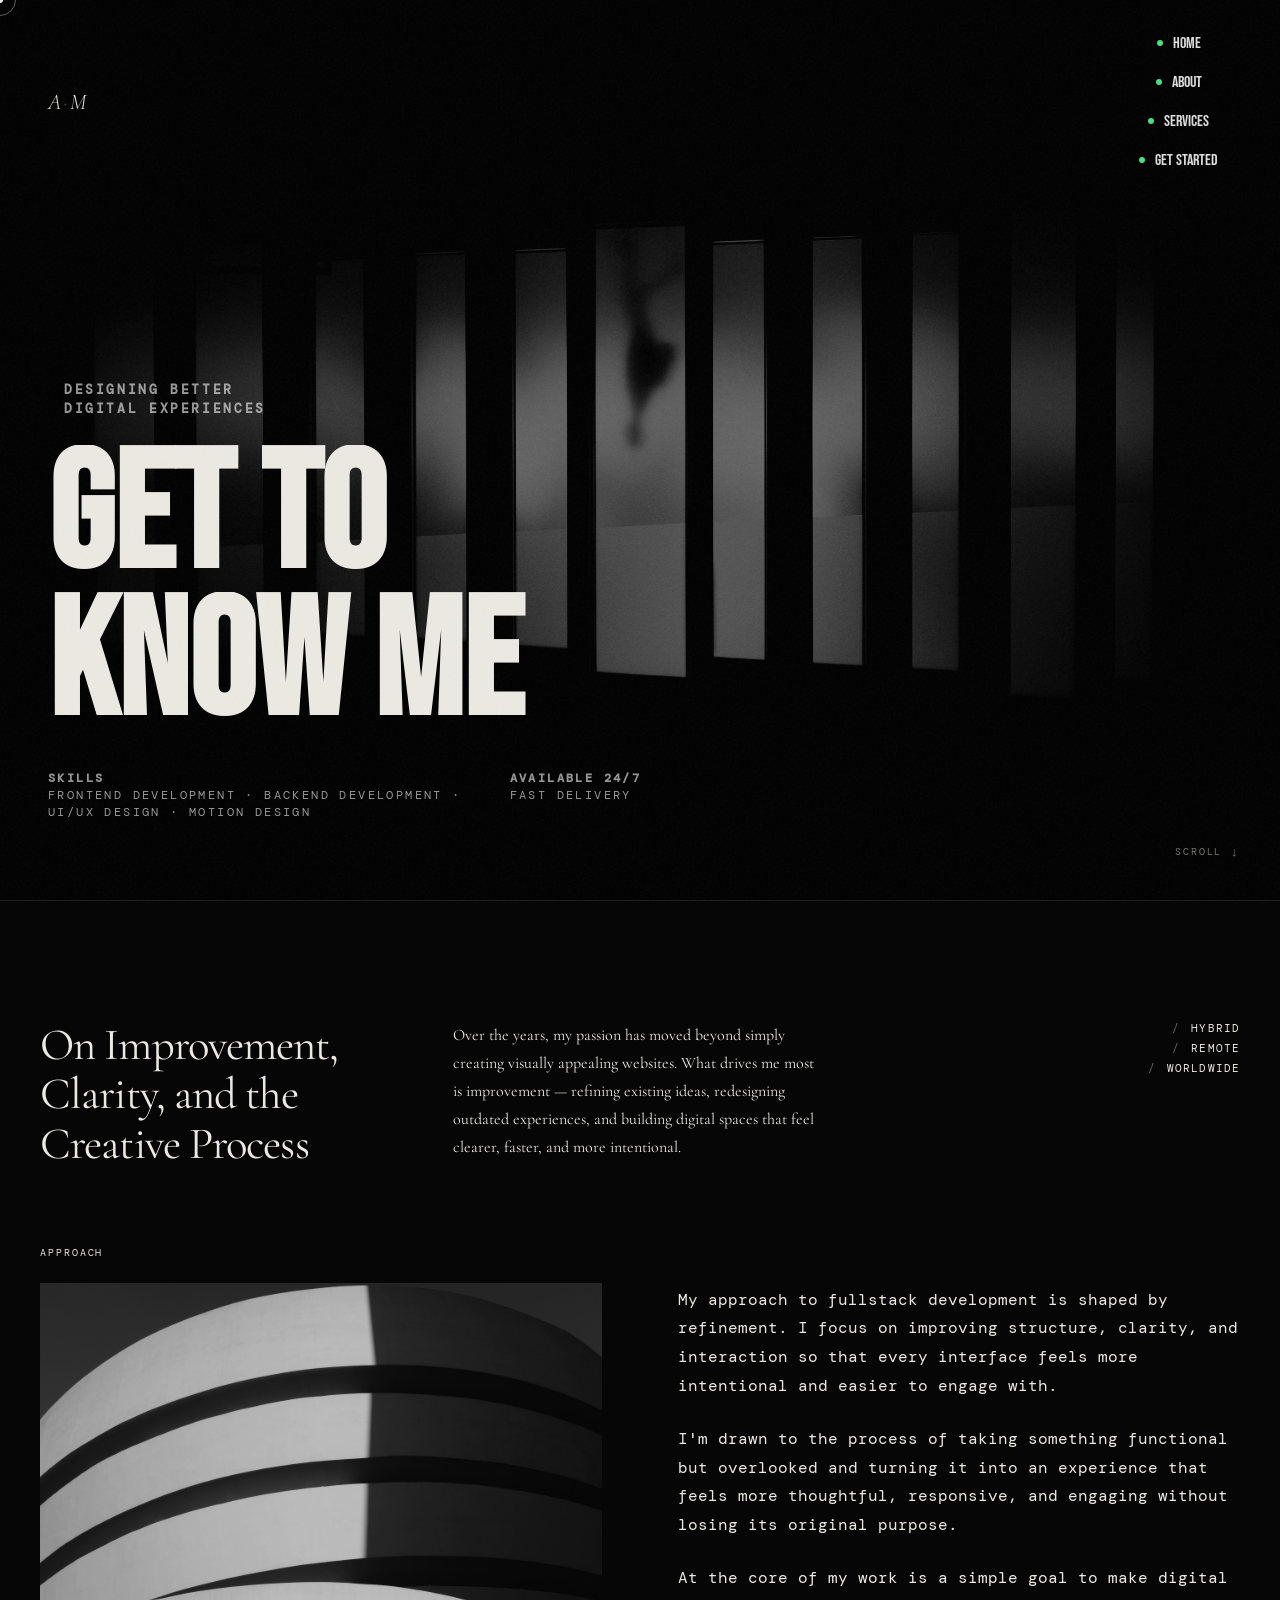
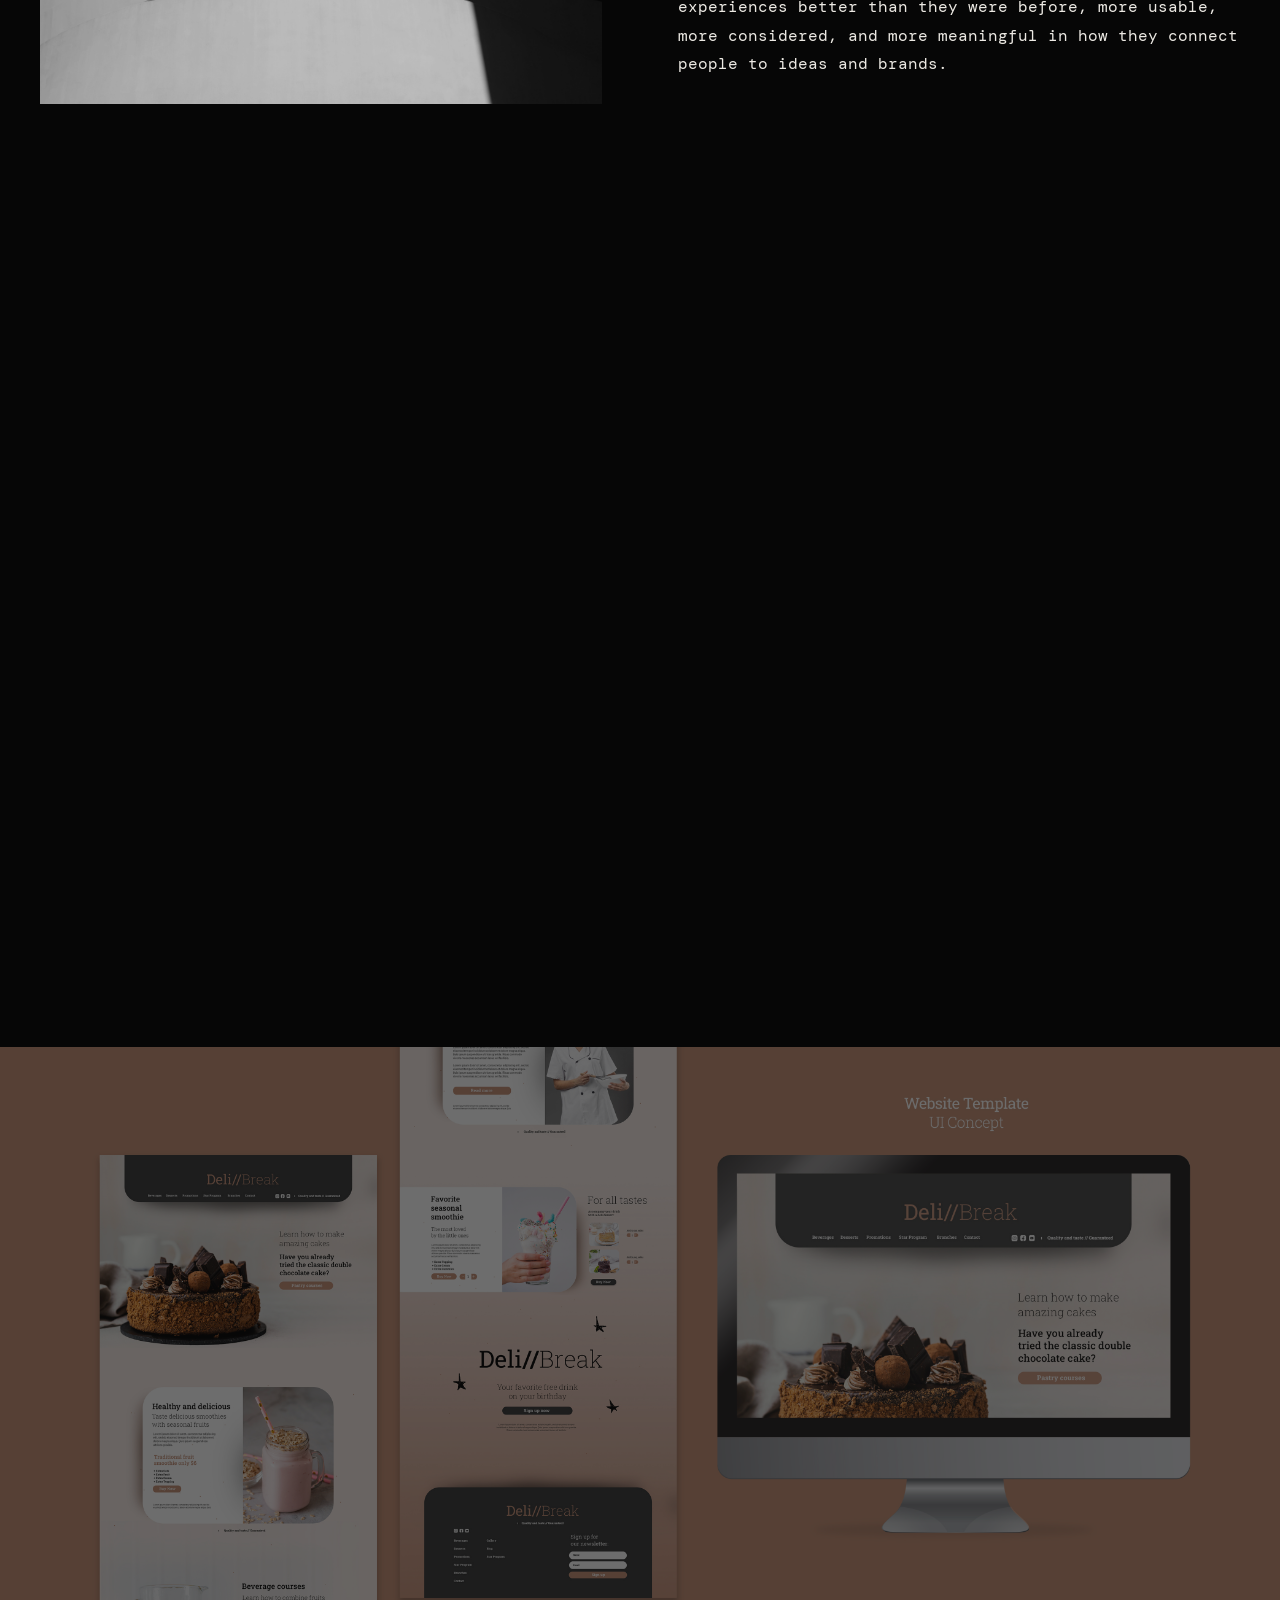
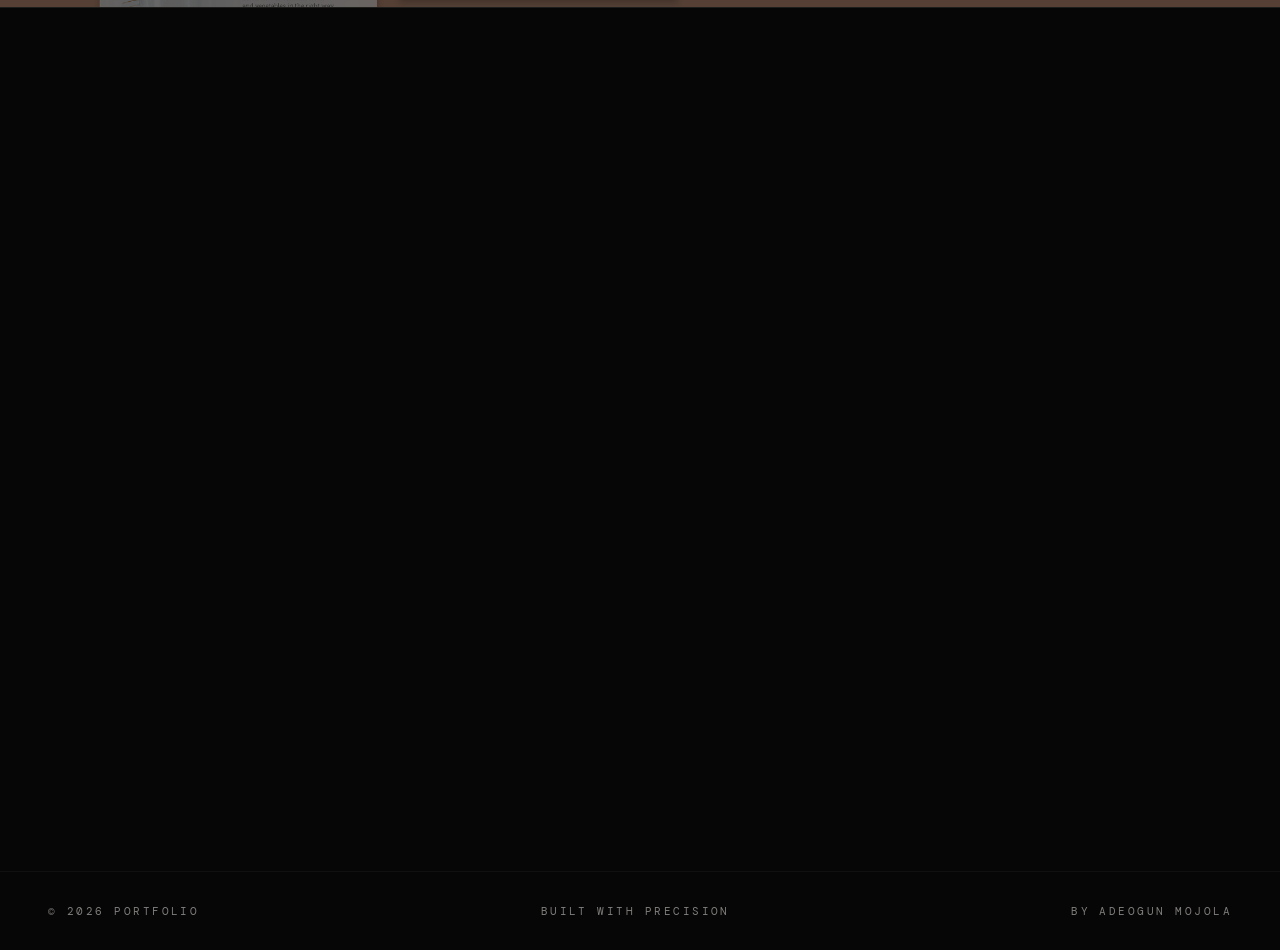
==== about.html @ 2ad051ef "Update services page with Coming Soon sections" ====
<!doctype html>
<html lang="en">
  <head>
    <meta charset="UTF-8" />
    <meta name="viewport" content="width=device-width, initial-scale=1.0" />
    <title>A·M — About</title>
    <link rel="preconnect" href="https://fonts.googleapis.com" />
    <link
      rel="shortcut icon"
      href="image/Untitled design (1).png"
      type="image/x-icon"
    />
    <link
      href="https://fonts.googleapis.com/css2?family=Bebas+Neue&family=Cormorant+Garamond:ital,wght@0,300;0,400;0,500;1,300;1,400&family=DM+Mono:wght@300;400&display=swap"
      rel="stylesheet"
    />
    <style>
      :root {
        --black: #060606;
        --white: #ece9e3;
        --mono: "DM Mono", monospace;
        --display: "Bebas Neue", sans-serif;
        --serif: "Cormorant Garamond", serif;
        --accent: rgba(236, 233, 227, 0.06);
        --border: rgba(236, 233, 227, 0.07);
      }
      *,
      *::before,
      *::after {
        margin: 0;
        padding: 0;
        box-sizing: border-box;
      }
      html {
        scroll-behavior: auto;
      }
      body {
        background: var(--black);
        color: var(--white);
        font-family: var(--mono);
        overflow-x: hidden;
        cursor: none;
      }
      body::-webkit-scrollbar {
        display: none;
      }
      body::after {
        content: "";
        position: fixed;
        inset: 0;
        background-image: url("data:image/svg+xml,%3Csvg viewBox='0 0 512 512' xmlns='http://www.w3.org/2000/svg'%3E%3Cfilter id='n'%3E%3CfeTurbulence type='fractalNoise' baseFrequency='.75' numOctaves='4' stitchTiles='stitch'/%3E%3C/filter%3E%3Crect width='100%25' height='100%25' filter='url(%23n)' opacity='.035'/%3E%3C/svg%3E");
        pointer-events: none;
        z-index: 9997;
      }

      /* ── CURSOR ── */
      #cursor {
        position: fixed;
        top: 0;
        left: 0;
        pointer-events: none;
        z-index: 9999;
      }
      #cursor .c-dot {
        width: 6px;
        height: 6px;
        background: var(--white);
        border-radius: 50%;
        position: absolute;
        transform: translate(-50%, -50%);
        transition:
          background 0.3s,
          width 0.3s,
          height 0.3s;
      }
      #cursor .c-ring {
        width: 32px;
        height: 32px;
        border: 1px solid rgba(236, 233, 227, 0.4);
        border-radius: 50%;
        position: absolute;
        transform: translate(-50%, -50%);
        transition:
          width 0.35s cubic-bezier(0.16, 1, 0.3, 1),
          height 0.35s cubic-bezier(0.16, 1, 0.3, 1),
          border-color 0.3s,
          background 0.3s;
      }
      body.cursor-on-hero #cursor .c-dot {
        background: #fff;
        box-shadow: 0 0 0 1px rgba(0, 0, 0, 0.6);
        width: 7px;
        height: 7px;
      }
      body.cursor-on-hero #cursor .c-ring {
        border-color: rgba(255, 255, 255, 0.8);
        box-shadow: 0 0 0 1px rgba(0, 0, 0, 0.3);
      }
      body.cursor-hover #cursor .c-dot {
        opacity: 0;
      }
      body.cursor-hover #cursor .c-ring {
        width: 52px;
        height: 52px;
        border-color: rgba(236, 233, 227, 0.9);
        background: rgba(0, 0, 0, 0.3);
      }

      /* ── SCROLL PROGRESS ── */
      #scroll-progress-bar {
        position: fixed;
        top: 0;
        left: 0;
        height: 2px;
        width: 0%;
        background: linear-gradient(
          90deg,
          rgba(236, 233, 227, 0.12),
          rgba(236, 233, 227, 0.7)
        );
        z-index: 9998;
        transition: width 0.05s linear;
      }

      /* ── HEADER ── */
      #site-header {
        position: fixed;
        top: 0;
        left: 0;
        right: 0;
        padding: 1.6rem 3rem;
        display: flex;
        justify-content: space-between;
        align-items: center;
        z-index: 200;
        transition:
          transform 0.5s cubic-bezier(0.16, 1, 0.3, 1),
          opacity 0.4s;
      }
      #site-header.hidden {
        transform: translateY(-100%);
      }

      .logo {
        font-family: var(--serif);
        font-weight: 300;
        font-style: italic;
        font-size: 1.4rem;
        letter-spacing: 0.1em;
        color: var(--white);
      }
      .logo-dot {
        color: rgba(236, 233, 227, 0.3);
      }

      .site-nav {
        display: flex;
        align-items: center;
        gap: 0.25rem;
        flex-direction: column;
      }
      .avail-pill {
        display: flex;

        align-items: center;
        gap: 0.6rem;
        padding: 8px 14px;
        color: #ddd;
        text-decoration: none;
        font-size: 1rem;
        text-transform: uppercase;
        font-family: var(--display);
        transition: color 0.2s;
      }
      .avail-pill:hover {
        color: #4ade80;
      }
      .avail-pill .pulse {
        width: 6px;
        height: 6px;
        border-radius: 50%;
        background: #4ade80;
        animation: blink 2.2s infinite ease-in-out;
      }
      @keyframes blink {
        0%,
        100% {
          opacity: 1;
        }
        50% {
          opacity: 0.15;
        }
      }

      /* ── MOBILE MENU TOGGLE ── */
      .menu-toggle {
        display: none;
        position: relative;
        z-index: 300;
        width: 44px;
        height: 44px;
        background: none;
        border: none;
        cursor: pointer;
        flex-direction: column;
        align-items: center;
        justify-content: center;
        gap: 6px;
      }
      .menu-toggle .bar {
        display: block;
        width: 24px;
        height: 1px;
        background: var(--white);
        transition:
          transform 0.4s cubic-bezier(0.16, 1, 0.3, 1),
          opacity 0.3s ease;
      }
      body.menu-open .menu-toggle .bar:nth-child(1) {
        transform: translateY(7px) rotate(45deg);
      }
      body.menu-open .menu-toggle .bar:nth-child(2) {
        opacity: 0;
      }
      body.menu-open .menu-toggle .bar:nth-child(3) {
        transform: translateY(-7px) rotate(-45deg);
      }

      /* ── MOBILE NAV ── */
      #mobile-nav {
        position: fixed;
        inset: 0;
        z-index: 250;
        background: rgba(6, 6, 6, 0.98);
        backdrop-filter: blur(20px);
        display: flex;
        flex-direction: column;
        justify-content: center;
        padding: 0 3rem;
        opacity: 0;
        pointer-events: none;
        transition: opacity 0.45s ease;
      }
      .mobile-close {
        position: absolute;
        top: 2rem;
        right: 2rem;
        width: 48px;
        height: 48px;
        border: none;
        background: transparent;
        cursor: pointer;
        z-index: 260;
      }
      .mobile-close span {
        position: absolute;
        top: 50%;
        left: 50%;
        width: 28px;
        height: 1px;
        background: var(--white);
        transform-origin: center;
      }
      .mobile-close span:first-child {
        transform: translate(-50%, -50%) rotate(45deg);
      }
      .mobile-close span:last-child {
        transform: translate(-50%, -50%) rotate(-45deg);
      }
      .mobile-close:hover {
        transform: rotate(90deg);
        transition: transform 0.35s ease;
      }
      body.menu-open #mobile-nav {
        opacity: 1;
        pointer-events: auto;
      }

      .mobile-nav-list {
        list-style: none;
        display: flex;
        flex-direction: column;
        gap: 0.5rem;
      }
      .mobile-nav-list li {
        overflow: hidden;
      }
      .mobile-nav-list a {
        display: inline-block;
        font-family: var(--display);
        font-size: clamp(2.4rem, 10vw, 4rem);
        letter-spacing: 0.02em;
        text-transform: uppercase;
        color: var(--white);
        text-decoration: none;
        transform: translateY(110%);
        transition: transform 0.6s cubic-bezier(0.16, 1, 0.3, 1);
        padding: 0.4rem 0;
      }
      body.menu-open .mobile-nav-list a {
        transform: translateY(0);
      }
      .mobile-nav-list li:nth-child(1) a {
        transition-delay: 0.05s;
      }
      .mobile-nav-list li:nth-child(2) a {
        transition-delay: 0.1s;
      }
      .mobile-nav-list li:nth-child(3) a {
        transition-delay: 0.15s;
      }
      .mobile-nav-list li:nth-child(4) a {
        transition-delay: 0.2s;
      }

      .mobile-nav-foot {
        margin-top: 4rem;
        display: flex;
        flex-direction: column;
        gap: 0.6rem;
        font-size: 0.7rem;
        letter-spacing: 0.2em;
        text-transform: uppercase;
        color: rgba(236, 233, 227, 0.3);
      }
      .mobile-nav-foot a {
        color: rgba(236, 233, 227, 0.5);
        text-decoration: none;
      }

      .mobile-nav-list a {
        display: inline-block;
        font-family: var(--display);
        font-size: clamp(2.4rem, 10vw, 4rem);
        letter-spacing: 0.02em;
        text-transform: uppercase;
        color: var(--white);
        text-decoration: none;
        transform: translateY(110%);
        transition:
          transform 0.6s cubic-bezier(0.16, 1, 0.3, 1),
          color 0.3s ease;
        padding: 0.4rem 0;
      }

      .mobile-nav-list a:hover,
      .mobile-nav-list a:focus,
      .mobile-nav-list a:active {
        color: #4ade80;
      }

      /* ── HERO ── */
      .hero {
        position: relative;
        width: 100vw;
        height: 100vh;
        min-height: 500px;
        overflow: hidden;
      }

      .hero-meta {
        margin-top: 2rem;
        display: flex;
        flex-wrap: wrap;
        gap: 1.25rem 3rem;
        max-width: 900px;
        margin-left: 0;
        align-items: flex-start;
      }

      .meta-item {
        font-size: 0.75rem;

        text-transform: uppercase;
        color: rgba(255, 255, 255, 0.587);
        line-height: 1.4;
        overflow: hidden;
        font-family: var(--mono);
        letter-spacing: 0.2em;
      }

      .meta-item span {
        display: block;
      }

      .meta-item strong {
        font-weight: 400;
        color: rgba(255, 255, 255, 0.587);
        font-family: var(--mono);
      }

      .hero-meta2 span {
        font-family: var(--mono);
        font-size: 0.82rem;
        text-transform: uppercase;
        color: rgba(255, 255, 255, 0.587);
        padding-bottom: 1.7rem;
        padding-left: 1rem;
        letter-spacing: 0.2em;
      }
      #hero-canvas {
        display: block;
        width: 100%;
        height: 100%;
      }

      .hero-name {
        position: absolute;
        bottom: -0.1em;
        left: 0;
        padding-left: clamp(1.2rem, 5vw, 3rem);
        pointer-events: none;
        z-index: 25;
        font-weight: 900;
        font-family: var(--display);
        font-size: clamp(5.5rem, 13vw, 12rem);
        padding-bottom: 6rem;
        line-height: 0.88;

        color: var(--white);
      }
      .hero-name-line {
        display: block;
        overflow: hidden;
      }
      .hero-name-line span {
        display: block;
        opacity: 0;
        transform: translateY(100%);
        animation: lineUp 0.85s cubic-bezier(0.16, 1, 0.3, 1) forwards;
      }
      .hero-name-line:nth-child(1) span {
        animation-delay: 0.2s;
      }
      .hero-name-line:nth-child(2) span {
        animation-delay: 0.55s;
      }
      @keyframes lineUp {
        to {
          opacity: 1;
          transform: translateY(0);
        }
      }

      .hero-scroll {
        position: absolute;
        bottom: 40px;
        right: 40px;
        font-family: "DM Mono", monospace;
        font-size: 0.6rem;
        letter-spacing: 0.2em;
        text-transform: uppercase;
        opacity: 0.5;
        z-index: 2;
        display: flex;
        align-items: center;
        gap: 8px;
      }
      .hero-scroll::after {
        content: "↓";
        font-size: 0.8rem;
      }

      .hero .dot {
        position: absolute;
      }
      .hero .dot.tl {
        top: 80px;
        left: 40px;
      }
      .hero .dot.tr {
        top: 80px;
        right: 40px;
      }
      .hero .dot.bl {
        bottom: 40px;
        left: 40px;
      }
      .hero .dot.ml {
        top: 50%;
        left: 40px;
      }
      .hero .dot.mr {
        top: 50%;
        right: 40px;
      }

      /* ── INTRO ── */
      .intro {
        padding: clamp(60px, 10vw, 120px) clamp(1.2rem, 5vw, 40px)
          clamp(40px, 6vw, 80px);
        display: grid;
        grid-template-columns: 1fr 1fr 1fr;
        gap: 40px;
        align-items: start;
        border-top: 1px solid rgba(236, 233, 227, 0.1);
      }
      .intro-headline {
        grid-column: 1;
        font-family: "Cormorant Garamond", serif;
        font-size: clamp(22px, 3.5vw, 52px);
        font-weight: 400;
        line-height: 1.1;
        letter-spacing: -0.02em;
      }
      .intro-body {
        grid-column: 2;
        font-family: "Cormorant Garamond", serif;
        font-size: clamp(0.9rem, 1.5vw, 1rem);
        line-height: 1.75;
        opacity: 0.7;
        max-width: 380px;
      }
      .intro-locations {
        grid-column: 3;
        display: flex;
        flex-direction: column;
        gap: 6px;
        align-items: flex-end;
      }
      .intro-loc-item {
        display: flex;
        align-items: center;
        gap: 12px;
      }
      .intro-loc-item span.slash {
        font-family: "DM Mono", monospace;
        font-size: 0.7rem;
        opacity: 0.4;
      }
      .intro-loc-item span.loc {
        font-family: "DM Mono", monospace;
        font-size: 0.7rem;
        letter-spacing: 0.1em;
        text-transform: uppercase;
      }

      /* ── APPROACH ── */
      .approach {
        padding: 0 clamp(1.2rem, 5vw, 40px) clamp(40px, 6vw, 80px);
        display: grid;
        grid-template-columns: 1fr 1fr;
        gap: clamp(30px, 6vw, 80px);
        align-items: start;
      }
      .approach-label {
        font-family: "DM Mono", monospace;
        font-size: 0.6rem;
        letter-spacing: 0.2em;
        text-transform: uppercase;
        opacity: 0.4;
        margin-bottom: 24px;
      }
      .approach-image {
        width: 100%;
        aspect-ratio: 4/3;
        background: #1a1a1a;
        overflow: hidden;
        position: relative;
      }
      .approach-image img {
        width: 100%;
        height: 100%;
        object-fit: cover;
        filter: grayscale(100%);
        opacity: 0.85;
        transition: transform 0.8s ease;
      }
      .approach-image:hover img {
        transform: scale(1.04);
      }
      .approach-caption {
        font-family: "DM Mono", monospace;
        font-size: 0.6rem;
        letter-spacing: 0.1em;
        opacity: 0.4;
        margin-top: 12px;
        display: flex;
        justify-content: space-between;
      }
      .approach-text {
        padding-top: 40px;
      }
      .approach-text p {
        font-size: clamp(0.85rem, 1.5vw, 1rem);
        line-height: 1.8;
        opacity: 0.7;
        margin-bottom: 24px;
      }

      /* ── IMAGES ROW ── */
      .images-row {
        display: grid;
        grid-template-columns: 1fr 1fr;
        gap: 2px;
        margin: 0 0 2px;
      }
      .img-card {
        position: relative;
        overflow: hidden;
        aspect-ratio: 3/4;
        background: #111;
      }
      .img-card img {
        width: 100%;
        height: 100%;
        object-fit: cover;
        opacity: 0.8;
        transition:
          transform 1s ease,
          opacity 0.4s;
      }
      .img-card:hover img {
        transform: scale(1.06);
        opacity: 1;
      }
      .img-card-label {
        position: absolute;
        bottom: 16px;
        left: 20px;
        font-family: "bebas neue", monospace;
        font-size: clamp(1.4rem, 4vw, 2.6rem);
        letter-spacing: 0.1em;
        text-transform: uppercase;
        color: #ffffff;
      }
      .img-card-num {
        position: absolute;
        bottom: 16px;
        right: 20px;
        font-family: "DM Mono", monospace;
        font-size: 0.6rem;
        opacity: 0.3;
      }

      /* ── STATEMENT ── */
      .statement {
        position: relative;
        width: 100%;
        aspect-ratio: 16/7;
        overflow: hidden;
        background: #0d0d0d;
      }
      .statement img {
        width: 100%;
        height: 100%;
        object-fit: cover;
        opacity: 0.4;
      }
      .statement-overlay {
        position: absolute;
        inset: 0;
        display: flex;
        align-items: flex-end;
        justify-content: space-between;
        padding: clamp(16px, 4vw, 32px) clamp(1.2rem, 5vw, 40px);
        flex-wrap: wrap;
        gap: 8px;
      }
      .statement-word {
        font-family: "Bebas Neue", sans-serif;
        font-size: clamp(20px, 4.5vw, 80px);
        letter-spacing: 0.05em;
        color: var(--white);
      }
      .statement .dot {
        position: absolute;
      }
      .statement .dot.tl {
        top: 24px;
        left: 40px;
      }
      .statement .dot.tr {
        top: 24px;
        right: 40px;
      }
      .statement .dot.bl {
        bottom: 40px;
        left: 180px;
      }
      .statement .dot.bm {
        bottom: 140px;
        left: 50%;
      }
      .statement .dot.bm2 {
        bottom: 200px;
        right: 160px;
      }

      /* ── ARCHIVE / BIO ── */
      .archive {
        padding: clamp(60px, 8vw, 100px) clamp(1.2rem, 5vw, 40px);
        display: grid;
        grid-template-columns: 280px 1fr 1fr;
        gap: clamp(30px, 5vw, 60px);
        border-top: 1px solid rgba(236, 233, 227, 0.1);
      }
      .archive-img {
        width: 100%;
        aspect-ratio: 3/4;
        background: #111;
        overflow: hidden;
        margin-bottom: 20px;
      }
      .archive-img img {
        width: 100%;
        height: 100%;
        object-fit: cover;
        filter: grayscale(100%);
        opacity: 0.8;
      }
      .archive-sub {
        font-family: "DM Mono", monospace;
        font-size: 0.6rem;
        letter-spacing: 0.12em;
        text-transform: uppercase;
        opacity: 0.4;
      }
      .archive-title {
        font-family: "Cormorant Garamond", serif;
        font-size: 1.3rem;
        font-weight: 400;
        margin-top: 6px;
        line-height: 1.3;
      }
      .archive-mid {
        padding-top: 20px;
      }
      .tags {
        display: flex;
        flex-wrap: wrap;
        gap: 8px;
        margin-bottom: 32px;
      }
      .tag {
        font-family: "DM Mono", monospace;
        font-size: 0.6rem;
        letter-spacing: 0.1em;
        text-transform: uppercase;
        opacity: 0.5;
        padding: 4px 0;
        border-bottom: 1px solid rgba(236, 233, 227, 0.2);
      }
      .archive-body {
        font-size: clamp(0.85rem, 1.5vw, 1rem);
        line-height: 1.8;
        opacity: 0.7;
      }
      .archive-body p {
        margin-bottom: 20px;
      }
      .archive-right {
        padding-top: 20px;
      }
      .archive-right p {
        font-size: clamp(0.85rem, 1.5vw, 1rem);
        line-height: 1.8;
        opacity: 0.65;
        margin-bottom: 20px;
      }

      /* ── FOOTER ── */
      footer {
        position: relative;
        z-index: 2;
        padding: 2rem clamp(1.2rem, 5vw, 3rem);
        display: flex;
        justify-content: space-between;
        align-items: center;
        flex-wrap: wrap;
        gap: 0.5rem;
        border-top: 1px solid rgba(236, 233, 227, 0.04);
        font-size: 0.7rem;
        letter-spacing: 0.22em;
        text-transform: uppercase;
        color: rgba(236, 233, 227, 0.529);
        background: var(--black);
      }

      /* ── REVEAL ── */
      .reveal {
        opacity: 0;
        transform: translateY(40px);
        transition:
          opacity 0.9s cubic-bezier(0.16, 1, 0.3, 1),
          transform 0.9s cubic-bezier(0.16, 1, 0.3, 1);
      }
      .reveal-left {
        opacity: 0;
        transform: translateX(-30px);
        transition:
          opacity 0.9s cubic-bezier(0.16, 1, 0.3, 1),
          transform 0.9s cubic-bezier(0.16, 1, 0.3, 1);
      }
      .reveal-scale {
        opacity: 0;
        transform: scale(0.96);
        transition:
          opacity 1.1s cubic-bezier(0.16, 1, 0.3, 1),
          transform 1.1s cubic-bezier(0.16, 1, 0.3, 1);
      }
      .reveal.visible,
      .reveal-left.visible,
      .reveal-scale.visible {
        opacity: 1;
        transform: none;
      }
      .d1 {
        transition-delay: 0.1s;
      }
      .d2 {
        transition-delay: 0.2s;
      }
      .d3 {
        transition-delay: 0.35s;
      }
      .d4 {
        transition-delay: 0.5s;
      }
      .d5 {
        transition-delay: 0.65s;
      }

      .placeholder-img {
        width: 100%;
        height: 100%;
        background: linear-gradient(135deg, #1a1a1a 0%, #2a2a2a 100%);
        display: flex;
        align-items: center;
        justify-content: center;
        font-family: "DM Mono", monospace;
        font-size: 0.6rem;
        color: rgba(236, 233, 227, 0.2);
        letter-spacing: 0.1em;
        text-transform: uppercase;
      }

      /* ============================================================
         RESPONSIVE BREAKPOINTS
      ============================================================ */

      /* ── TABLET (≤900px) ── */
      @media (max-width: 900px) {
        #site-header {
          padding: 1.4rem 2rem;
        }

        .site-nav {
          display: none;
        }
        .menu-toggle {
          display: flex;
        }

        /* Intro: 2-column, locations drop to full row */
        .intro {
          grid-template-columns: 1fr 1fr;
          gap: 28px;
        }
        .intro-headline {
          grid-column: 1 / -1;
        }
        .intro-body {
          grid-column: 1;
        }
        .intro-locations {
          grid-column: 2;
        }

        /* Approach: stack */
        .approach {
          grid-template-columns: 1fr;
          gap: 24px;
        }
        .approach-text {
          padding-top: 0;
        }

        /* Archive: 2-column, left col narrower */
        .archive {
          grid-template-columns: 200px 1fr;
          gap: 32px;
        }
        .archive-right {
          grid-column: 2;
        }
      }

      /* ── MOBILE (≤640px) ── */
      @media (max-width: 640px) {
        #site-header {
          padding: 1.2rem 1.2rem;
        }
        body {
          cursor: auto;
        }
        #cursor {
          display: none;
        }

        .hero-name {
          font-size: clamp(2.6rem, 15vw, 4rem);
        }
        .hero-meta {
          zoom: 0.8;
          padding-left: 7px;
        }

        /* Hero: hide corner dots on mobile, reduce padding */
        .hero .dot.ml,
        .hero .dot.mr,
        .hero .dot.tl,
        .hero .dot.tr,
        .hero .dot.bl {
          display: none;
        }
        .hero-scroll {
          bottom: 24px;
          right: 20px;
          font-size: 0.55rem;
        }

        /* Intro: single column */
        .intro {
          grid-template-columns: 1fr;
          padding: 60px 1.2rem 40px;
          gap: 24px;
        }
        .intro-headline {
          grid-column: 1;
        }
        .intro-body {
          grid-column: 1;
          max-width: 100%;
        }
        .intro-locations {
          grid-column: 1;
          align-items: flex-start;
        }

        /* Approach: single column */
        .approach {
          grid-template-columns: 1fr;
          padding: 0 1.2rem 40px;
          gap: 20px;
        }
        .approach-text {
          padding-top: 0;
        }
        .approach-image {
          aspect-ratio: 16/10;
        }

        /* Images row: single column stacked */
        .images-row {
          grid-template-columns: 1fr;
        }
        .img-card {
          aspect-ratio: 4/3;
        }

        /* Statement: taller aspect on mobile */
        .statement {
          aspect-ratio: 4/3;
        }
        .statement-overlay {
          flex-direction: column;
          justify-content: flex-end;
          align-items: flex-start;
          gap: 4px;
        }
        .statement .dot.bl,
        .statement .dot.bm,
        .statement .dot.bm2 {
          display: none;
        }

        /* Archive: fully stacked */
        .archive {
          display: flex;
          flex-direction: column;
        }

        #hero-canvas {
          width: 100vw;
          height: 100vh;
          object-fit: contain;
          object-position: center top;
        }

        #hero-section {
          position: relative;
          overflow: hidden;
        }

        #hero-canvas {
          position: absolute;
          inset: 0;
        }

        /* Footer */
        footer {
          text-align: center;
        }

        /* Mobile nav padding */
        #mobile-nav {
          padding: 0 1.5rem;
        }
      }

      /* ── MOBILE / TABLET POLISH ───────────────────────────── */
      @media (max-width: 768px) {
        body {
          cursor: auto;
        }

        #cursor {
          display: none;
        }

        #site-header {
          padding: 1rem 1.1rem;
        }

        .logo {
          font-size: 1.15rem;
        }

        .menu-toggle {
          width: 40px;
          height: 40px;
        }

        /* HERO */
        .hero {
          min-height: 100svh;
          height: 100svh;
        }

        #hero-section {
          position: relative;
          overflow: hidden;
        }

        #hero-canvas {
          position: absolute;
          inset: 0;
          width: 100%;
          height: 100%;
        }

        .hero-name {
          left: 0;
          right: 0;
          bottom: 0;
          width: 100%;
          padding: 0 1.1rem 5rem;
          font-size: clamp(3rem, 14vw, 5rem);
          line-height: 0.92;
        }

        .hero-meta2 {
          margin-bottom: 1rem;
          max-width: 100%;
          font-family: var(--mono);
        }

        .hero-meta2 span {
          padding-left: 0;
          padding-bottom: 0.8rem;
          font-size: 0.68rem;
          line-height: 1.6;
          letter-spacing: 0.16em;
          display: block;
          max-width: 100%;
          font-family: var(--mono);
        }

        .hero-meta {
          margin-top: 1.2rem;
          display: grid;
          grid-template-columns: 1fr;
          gap: 0.9rem;
          max-width: 100%;
          width: 100%;
          padding-left: 0;
        }

        .meta-item {
          letter-spacing: 0.14em;
          line-height: 1.5;
          font-family: var(--mono);
        }

        .meta-item span:last-child {
          margin-top: 0.3rem;
          font-size: 0.8rem;
        }

        .meta-item strong {
          display: block;
          line-height: 1.6;
          font-family: var(--mono);
          font-size: 0.8rem;
        }

        .hero-scroll {
          right: 1rem;
          bottom: 1.2rem;
          font-size: 0.52rem;
          letter-spacing: 0.18em;
        }

        .hero .dot.tl,
        .hero .dot.tr,
        .hero .dot.ml,
        .hero .dot.mr,
        .hero .dot.bl {
          display: none;
        }

        /* INTRO */
        .intro {
          grid-template-columns: 1fr;
          padding: 3.8rem 1.1rem 2.5rem;
          gap: 1.3rem;
        }

        .intro-headline {
          grid-column: 1;
          font-size: clamp(2rem, 9vw, 2.8rem);
          line-height: 1.05;
        }

        .intro-body {
          grid-column: 1;
          max-width: 100%;
          font-size: 0.98rem;
          line-height: 1.75;
        }

        .intro-locations {
          grid-column: 1;
          align-items: flex-start;
          gap: 0.35rem;
        }

        /* APPROACH */
        .approach {
          grid-template-columns: 1fr;
          padding: 0 1.1rem 2.8rem;
          gap: 1.4rem;
        }

        .approach-text {
          padding-top: 0;
        }

        .approach-text p {
          font-size: 0.96rem;
          line-height: 1.8;
        }

        .approach-image {
          aspect-ratio: 4 / 3;
        }

        .approach-caption {
          flex-wrap: wrap;
          gap: 0.4rem;
        }

        /* IMAGES */
        .images-row {
          grid-template-columns: 1fr;
          gap: 2px;
        }

        .img-card {
          aspect-ratio: 4 / 3;
        }

        .img-card-label {
          left: 16px;
          right: 16px;
          bottom: 14px;
          font-size: clamp(1.3rem, 8vw, 2rem);
          line-height: 1;
        }

        .img-card-num {
          right: 16px;
          bottom: 14px;
        }

        /* STATEMENT */
        .statement {
          aspect-ratio: auto;
          min-height: 300px;
        }

        .statement-overlay {
          padding: 1rem 1.1rem 1.4rem;
          flex-direction: column;
          align-items: flex-start;
          justify-content: flex-end;
          gap: 0.3rem;
        }

        .statement-word {
          font-size: clamp(1.5rem, 9vw, 2.8rem);
          line-height: 0.95;
        }

        .statement .dot.bl,
        .statement .dot.bm,
        .statement .dot.bm2 {
          display: none;
        }

        .statement .dot.tl {
          left: 20px;
          top: 18px;
        }

        .statement .dot.tr {
          right: 20px;
          top: 18px;
        }

        /* ARCHIVE */
        .archive {
          display: flex;
          flex-direction: column;
          padding: 3.8rem 1.1rem;
          gap: 1.8rem;
        }

        .archive-left,
        .archive-mid,
        .archive-right {
          width: 100%;
        }

        .archive-mid,
        .archive-right {
          padding-top: 0;
        }

        .archive-img {
          width: 100%;
          max-width: 100%;
          aspect-ratio: 4 / 5;
          margin-bottom: 1rem;
        }

        .archive-title {
          font-size: 1.15rem;
        }

        .archive-body,
        .archive-right p,
        .archive-body p {
          font-size: 0.96rem;
          line-height: 1.8;
        }

        .tags {
          gap: 0.6rem;
          margin-bottom: 1.5rem;
        }

        .tag {
          font-size: 0.58rem;
          line-height: 1.4;
        }

        /* FOOTER */
        footer {
          text-align: center;
        }

        /* MOBILE NAV */
        #mobile-nav {
          padding: 0 1.25rem;
        }

        .mobile-close {
          top: 1.2rem;
          right: 1rem;
        }

        .mobile-nav-foot {
          margin-top: 2.5rem;
        }
      }

      /* ── EXTRA SMALL PHONES ───────────────────────────── */
      @media (max-width: 420px) {
        .hero-name {
          padding: 0 1rem 4.4rem;
          font-size: clamp(2.6rem, 13vw, 4rem);
        }

        .hero-meta2 span,
        .meta-item {
          font-size: 0.62rem;
          letter-spacing: 0.12em;
        }

        .intro-headline {
          font-size: clamp(1.8rem, 10vw, 2.3rem);
        }

        .statement-word {
          font-size: clamp(1.35rem, 8vw, 2.1rem);
        }

        .img-card-label {
          font-size: 1.2rem;
        }
      }
    </style>
  </head>
  <body>
    <div id="cursor">
      <div class="c-ring"></div>
      <div class="c-dot"></div>
    </div>

    <header id="site-header">
      <div class="logo">A<span class="logo-dot">·</span>M</div>
      <nav class="site-nav">
        <a href="index.html" class="avail-pill"
          ><span class="pulse"></span>Home</a
        >
        <a href="about.html" class="avail-pill"
          ><span class="pulse"></span>About</a
        >
        <a href="services.html" class="avail-pill"
          ><span class="pulse"></span>Services</a
        >
        <a href="contact.html" class="avail-pill"
          ><span class="pulse"></span>Get Started</a
        >
      </nav>
      <button class="menu-toggle" id="menu-toggle" aria-label="Toggle menu">
        <span class="bar"></span><span class="bar"></span
        ><span class="bar"></span>
      </button>
    </header>

    <nav id="mobile-nav">
      <button class="mobile-close" id="mobile-close" aria-label="Close menu">
        <span></span><span></span>
      </button>
      <ul class="mobile-nav-list">
        <li><a href="index.html">Home</a></li>
        <li><a href="about.html">About</a></li>
        <li><a href="services.html">Services</a></li>
        <li><a href="contact.html">Get Started</a></li>
      </ul>
    </nav>

    <!-- HERO -->
    <section class="hero" id="hero-section">
      <div class="dot tl"></div>
      <div class="dot tr"></div>
      <div class="dot ml"></div>
      <div class="dot mr"></div>
      <div class="dot bl"></div>
      <canvas id="hero-canvas"></canvas>

      <div class="hero-name">
        <div class="hero-meta2">
          <div class="meta-item">
            <span>Designing Better <br />Digital Experiences</span>
          </div>
        </div>
        <span class="hero-name-line"><span>GET TO</span></span>
        <span class="hero-name-line"><span>KNOW ME</span></span>

        <div class="hero-meta">
          <div class="meta-item">
            <span>Skills</span>
            <span>
              <strong>
                Frontend Development · Backend Development · <br />
                UI/UX Design · Motion Design
              </strong>
            </span>
          </div>

          <div class="meta-item">
            <span>Available 24/7</span>
            <span><strong>Fast Delivery</strong></span>
          </div>
        </div>
      </div>

      <div class="hero-scroll">Scroll</div>
    </section>

    <!-- INTRO -->
    <section class="intro">
      <h1 class="intro-headline reveal d1">
        On Improvement,<br />Clarity, and the<br />Creative Process
      </h1>
      <div class="intro-body reveal d2">
        <p>
          Over the years, my passion has moved beyond simply creating visually
          appealing websites. What drives me most is improvement — refining
          existing ideas, redesigning outdated experiences, and building digital
          spaces that feel clearer, faster, and more intentional.
        </p>
      </div>
      <div class="intro-locations reveal d3">
        <div class="intro-loc-item">
          <span class="slash">/</span><span class="loc">Hybrid</span>
        </div>
        <div class="intro-loc-item">
          <span class="slash">/</span><span class="loc">Remote</span>
        </div>
        <div class="intro-loc-item">
          <span class="slash">/</span><span class="loc">Worldwide</span>
        </div>
      </div>
    </section>

    <!-- APPROACH -->
    <section class="approach">
      <div>
        <div class="approach-label reveal">Approach</div>
        <div class="approach-image reveal-scale d1">
          <img src="image/gensa-hub-YuuL-OicbCg-unsplash.jpg" alt="" />
          <div class="placeholder-img">Image 001</div>
        </div>
        <div class="approach-caption reveal d2"></div>
      </div>
      <div class="approach-text">
        <p class="reveal d1">
          My approach to fullstack development is shaped by refinement. I focus
          on improving structure, clarity, and interaction so that every
          interface feels more intentional and easier to engage with.
        </p>
        <p class="reveal d2">
          I'm drawn to the process of taking something functional but overlooked
          and turning it into an experience that feels more thoughtful,
          responsive, and engaging without losing its original purpose.
        </p>
        <p class="reveal d3">
          At the core of my work is a simple goal to make digital experiences
          better than they were before, more usable, more considered, and more
          meaningful in how they connect people to ideas and brands.
        </p>
      </div>
    </section>

    <!-- IMAGES ROW -->
    <div class="images-row">
      <div class="img-card reveal-scale">
        <img src="image/Free_Cosmetic_Bottle_Mockup_1.jpg" alt="" />
        <span class="img-card-label">Product Design</span>
        <span class="img-card-num">01</span>
      </div>
      <div class="img-card reveal-scale d2">
        <img src="image/square-box-mockups-on-concrete-isometric.webp" alt="" />
        <span class="img-card-label">Packaging Design</span>
        <span class="img-card-num">02</span>
      </div>
    </div>

    <!-- STATEMENT -->
    <div class="statement">
      <img src="image/6324217.jpg" alt="" />
      <div class="dot tl"></div>
      <div class="dot tr"></div>
      <div class="dot bl"></div>
      <div class="dot bm"></div>
      <div class="dot bm2"></div>
      <div class="statement-overlay">
        <span class="statement-word reveal-left">Frontend as experience</span>
        <span class="statement-word reveal d3">Backend as Architecture</span>
      </div>
    </div>

    <!-- ARCHIVE / BIO -->
    <section class="archive">
      <div class="archive-left reveal">
        <div class="archive-img">
          <img src="image/profile.png" alt="" />
        </div>
        <div>
          <div class="archive-sub">Adeogun Mojola //</div>
          <div class="archive-title">Archive 002</div>
        </div>
      </div>
      <div class="archive-mid reveal d2">
        <div class="approach-label">Services</div>
        <div class="tags">
          <span class="tag">Full Stack Development</span>
          <span class="tag">Graphics Design</span>
          <span class="tag">Motion graphics design</span>
          <span class="tag">Office Admin</span>
          <span class="tag">Virtual Assistance</span>
          <span class="tag">Web Design</span>
          <span class="tag">Product Design</span>
          <span class="tag">UIUX</span>
          <span class="tag">Market Research</span>
        </div>
        <div class="archive-body">
          <p>
            My work is grounded in continuous improvement. Whether I'm building
            from scratch or redesigning an existing interface, I focus on making
            digital products feel clearer, more usable, and more intentional.
          </p>
          <p>
            I see each project as an opportunity to refine how people interact
            with digital spaces reducing friction, improving flow, and
            strengthening overall experience.
          </p>
          <p>
            Rather than adding complexity, I prefer refining what already exists
            until it feels more focused, more functional, and more aligned with
            its purpose.
          </p>
        </div>
      </div>
      <div class="archive-right reveal d3">
        <div class="approach-label">Context</div>
        <div class="archive-body" style="margin-top: 0">
          <p>
            I work across development , design, and digital support, with a
            consistent focus on improving how systems look, feel, and perform.
          </p>
          <p>
            My interest lies in building experiences that don't just exist
            visually, but actually work better for the people using them —
            smoother, clearer, and more efficient.
          </p>
          <p>
            Across all projects, the goal remains the same: to leave things
            better than I found them, whether through design refinement,
            structural improvement, or user experience enhancement.
          </p>
        </div>
      </div>
    </section>

    <footer>
      <span>© 2026 Portfolio</span>
      <span>Built with precision</span>
      <span>By Adeogun Mojola</span>
    </footer>

    <!-- ============================================================
         SCRIPTS
    ============================================================ -->

    <!-- CURSOR (desktop only) -->
    <script>
      const curEl = document.getElementById("cursor");
      if (curEl && window.matchMedia("(pointer: fine)").matches) {
        const cd = curEl.querySelector(".c-dot");
        const cr = curEl.querySelector(".c-ring");
        const heroSection = document.getElementById("hero-section");
        let rx = 0,
          ry = 0,
          dx = 0,
          dy = 0;

        document.addEventListener("mousemove", (e) => {
          dx = e.clientX;
          dy = e.clientY;
        });

        heroSection.addEventListener("mouseenter", () =>
          document.body.classList.add("cursor-on-hero"),
        );
        heroSection.addEventListener("mouseleave", () =>
          document.body.classList.remove("cursor-on-hero"),
        );

        document
          .querySelectorAll("a, button, .img-card, .approach-image")
          .forEach((el) => {
            el.addEventListener("mouseenter", () =>
              document.body.classList.add("cursor-hover"),
            );
            el.addEventListener("mouseleave", () =>
              document.body.classList.remove("cursor-hover"),
            );
          });

        (function tick() {
          rx += (dx - rx) * 0.1;
          ry += (dy - ry) * 0.1;
          cd.style.left = dx + "px";
          cd.style.top = dy + "px";
          cr.style.left = rx + "px";
          cr.style.top = ry + "px";
          requestAnimationFrame(tick);
        })();
      } else if (curEl) {
        curEl.style.display = "none";
      }
    </script>

    <!-- SCROLL REVEAL -->
    <script>
      const revealEls = document.querySelectorAll(
        ".reveal, .reveal-left, .reveal-scale",
      );
      const revealObs = new IntersectionObserver(
        (entries) =>
          entries.forEach((e) => {
            if (e.isIntersecting) e.target.classList.add("visible");
          }),
        { threshold: 0.1, rootMargin: "0px 0px -60px 0px" },
      );
      revealEls.forEach((el) => revealObs.observe(el));
    </script>

    <!-- MOBILE NAV -->
    <script>
      const menuToggle = document.getElementById("menu-toggle");
      const mobileClose = document.getElementById("mobile-close");
      if (menuToggle)
        menuToggle.addEventListener("click", () =>
          document.body.classList.toggle("menu-open"),
        );
      if (mobileClose)
        mobileClose.addEventListener("click", () =>
          document.body.classList.remove("menu-open"),
        );
      document
        .querySelectorAll(".mobile-nav-list a")
        .forEach((l) =>
          l.addEventListener("click", () =>
            document.body.classList.remove("menu-open"),
          ),
        );
    </script>

    <!-- SCROLL PROGRESS -->
    <script>
      const bar = document.createElement("div");
      bar.id = "scroll-progress-bar";
      document.body.prepend(bar);
      window.addEventListener(
        "scroll",
        () => {
          const pct =
            (window.scrollY /
              (document.body.scrollHeight - window.innerHeight)) *
            100;
          bar.style.width = Math.min(pct, 100) + "%";
        },
        { passive: true },
      );
    </script>

    <!-- WEBGL HERO -->
    <script>
      (function () {
        const canvas = document.getElementById("hero-canvas");
        const gl =
          canvas.getContext("webgl") || canvas.getContext("experimental-webgl");
        if (!gl) return;

        const IMAGE_SRC = "image/david-werbrouck-5GwLlb-_UYk-unsplash.jpg";
        let W, H;
        let mouse = { x: 0.5, y: 0.5 },
          targetMouse = { x: 0.5, y: 0.5 };
        let glitch = 0.0,
          targetGlitch = 0.0;
        let time = 0;
        let imgW = 1,
          imgH = 1;

        function resize() {
          W = canvas.clientWidth;
          H = canvas.clientHeight;
          canvas.width = W;
          canvas.height = H;
          gl.viewport(0, 0, W, H);
        }
        resize();
        window.addEventListener("resize", resize);

        const hero = document.getElementById("hero-section");

        /* Mouse (desktop) */
        hero.addEventListener("mousemove", (e) => {
          const r = hero.getBoundingClientRect();
          targetMouse.x = (e.clientX - r.left) / r.width;
          targetMouse.y = 1.0 - (e.clientY - r.top) / r.height;
          targetGlitch = 1.0;
        });
        hero.addEventListener("mouseleave", () => {
          targetGlitch = 0.0;
        });

        /* Touch (mobile) — gentle glitch on tap */
        hero.addEventListener(
          "touchmove",
          (e) => {
            const t = e.touches[0];
            const r = hero.getBoundingClientRect();
            targetMouse.x = (t.clientX - r.left) / r.width;
            targetMouse.y = 1.0 - (t.clientY - r.top) / r.height;
            targetGlitch = 0.6;
          },
          { passive: true },
        );
        hero.addEventListener("touchend", () => {
          targetGlitch = 0.0;
        });

        const vsSource = `
    attribute vec2 a_pos;
    varying vec2 v_uv;
    void main(){
      v_uv = a_pos * 0.5 + 0.5;
      gl_Position = vec4(a_pos, 0.0, 1.0);
    }`;

        const fsSource = `
    precision highp float;
    varying vec2 v_uv;
    uniform float u_time;
    uniform vec2  u_mouse;
    uniform float u_glitch;
    uniform vec2  u_res;
    uniform sampler2D u_tex;
    uniform vec2  u_texRes;

    float hash(vec2 p){ return fract(sin(dot(p,vec2(127.1,311.7)))*43758.5453); }
    float noise(vec2 p){
      vec2 i=floor(p), f=fract(p);
      f=f*f*(3.0-2.0*f);
      return mix(mix(hash(i),hash(i+vec2(1,0)),f.x),
                 mix(hash(i+vec2(0,1)),hash(i+vec2(1,1)),f.x),f.y);
    }

    void main(){
      vec2 uv = v_uv;
      float ca = u_res.x / u_res.y;
      float ia = u_texRes.x / u_texRes.y;
      vec2 sc  = vec2(1.0);
      if(ca > ia) sc.y = ia/ca; else sc.x = ca/ia;
      uv = (uv - 0.5)/sc + 0.5;
      vec2 mUV = (u_mouse - 0.5)/sc + 0.5;
      float distToMouse = distance(uv, mUV);
      float zone = u_glitch * (1.0 - smoothstep(0.08, 0.18, distToMouse));
      float pull = u_glitch * 0.10 * (1.0 - smoothstep(0.0, 0.65, distToMouse));
      uv += (mUV - uv) * pull;
      float slices   = 24.0;
      float bandY    = floor(uv.y * slices);
      float timeSlot = floor(u_time * 7.0);
      float rnd      = hash(vec2(bandY, timeSlot));
      float activate = step(0.80, rnd);
      float shift    = (hash(vec2(bandY + 0.5, timeSlot)) - 0.5) * 0.07;
      uv.x += shift * activate * zone;
      float rOff = zone * 0.020 * (0.4 + distToMouse);
      float bOff = zone * 0.014 * (0.4 + distToMouse);
      vec2 uvR = clamp(vec2(uv.x + rOff, uv.y), 0.0, 1.0);
      vec2 uvG = clamp(uv,                        0.0, 1.0);
      vec2 uvB = clamp(vec2(uv.x - bOff, uv.y), 0.0, 1.0);
      float r = dot(texture2D(u_tex, uvR).rgb, vec3(0.299,0.587,0.114));
      float g = dot(texture2D(u_tex, uvG).rgb, vec3(0.299,0.587,0.114));
      float b = dot(texture2D(u_tex, uvB).rgb, vec3(0.299,0.587,0.114));
      r = mix(g, r, zone);
      b = mix(g, b, zone);
      float grain = (noise(v_uv * 700.0 + u_time * 12.0) - 0.5) * 0.04;
      r += grain; g += grain; b += grain;
      float vig = 1.0 - smoothstep(0.3, 1.1, length((v_uv - 0.5) * 1.6));
      r *= vig; g *= vig; b *= vig;
      float dark = 0.42;
      r *= dark; g *= dark; b *= dark;
      gl_FragColor = vec4(clamp(r,0.,1.), clamp(g,0.,1.), clamp(b,0.,1.), 1.0);
    }`;

        function mkShader(type, src) {
          const s = gl.createShader(type);
          gl.shaderSource(s, src);
          gl.compileShader(s);
          if (!gl.getShaderParameter(s, gl.COMPILE_STATUS))
            console.warn(gl.getShaderInfoLog(s));
          return s;
        }

        const prog = gl.createProgram();
        gl.attachShader(prog, mkShader(gl.VERTEX_SHADER, vsSource));
        gl.attachShader(prog, mkShader(gl.FRAGMENT_SHADER, fsSource));
        gl.linkProgram(prog);
        gl.useProgram(prog);

        const posLoc = gl.getAttribLocation(prog, "a_pos");
        const uTime = gl.getUniformLocation(prog, "u_time");
        const uMouse = gl.getUniformLocation(prog, "u_mouse");
        const uGlitch = gl.getUniformLocation(prog, "u_glitch");
        const uRes = gl.getUniformLocation(prog, "u_res");
        const uTex = gl.getUniformLocation(prog, "u_tex");
        const uTexRes = gl.getUniformLocation(prog, "u_texRes");

        const buf = gl.createBuffer();
        gl.bindBuffer(gl.ARRAY_BUFFER, buf);
        gl.bufferData(
          gl.ARRAY_BUFFER,
          new Float32Array([-1, -1, 1, -1, -1, 1, 1, 1]),
          gl.STATIC_DRAW,
        );
        gl.enableVertexAttribArray(posLoc);
        gl.vertexAttribPointer(posLoc, 2, gl.FLOAT, false, 0, 0);

        const tex = gl.createTexture();
        gl.bindTexture(gl.TEXTURE_2D, tex);
        gl.texImage2D(
          gl.TEXTURE_2D,
          0,
          gl.RGBA,
          1,
          1,
          0,
          gl.RGBA,
          gl.UNSIGNED_BYTE,
          new Uint8Array([30, 30, 30, 255]),
        );

        const img = new Image();
        img.crossOrigin = "anonymous";
        img.onload = () => {
          imgW = img.naturalWidth;
          imgH = img.naturalHeight;
          gl.bindTexture(gl.TEXTURE_2D, tex);
          gl.texImage2D(
            gl.TEXTURE_2D,
            0,
            gl.RGBA,
            gl.RGBA,
            gl.UNSIGNED_BYTE,
            img,
          );
          gl.texParameteri(gl.TEXTURE_2D, gl.TEXTURE_WRAP_S, gl.CLAMP_TO_EDGE);
          gl.texParameteri(gl.TEXTURE_2D, gl.TEXTURE_WRAP_T, gl.CLAMP_TO_EDGE);
          gl.texParameteri(gl.TEXTURE_2D, gl.TEXTURE_MIN_FILTER, gl.LINEAR);
          gl.texParameteri(gl.TEXTURE_2D, gl.TEXTURE_MAG_FILTER, gl.LINEAR);
        };
        img.onerror = () => console.warn("Hero image not found:", IMAGE_SRC);
        img.src = IMAGE_SRC;

        function render(ts) {
          time = ts * 0.001;
          mouse.x += (targetMouse.x - mouse.x) * 0.08;
          mouse.y += (targetMouse.y - mouse.y) * 0.08;
          const lerpSpeed = targetGlitch > glitch ? 0.5 : 0.5;
          glitch += (targetGlitch - glitch) * lerpSpeed;
          gl.activeTexture(gl.TEXTURE0);
          gl.bindTexture(gl.TEXTURE_2D, tex);
          gl.uniform1i(uTex, 0);
          gl.uniform1f(uTime, time);
          gl.uniform2f(uMouse, mouse.x, mouse.y);
          gl.uniform1f(uGlitch, glitch);
          gl.uniform2f(uRes, W, H);
          gl.uniform2f(uTexRes, imgW, imgH);
          gl.drawArrays(gl.TRIANGLE_STRIP, 0, 4);
          requestAnimationFrame(render);
        }
        requestAnimationFrame(render);
      })();
    </script>
  </body>
</html>
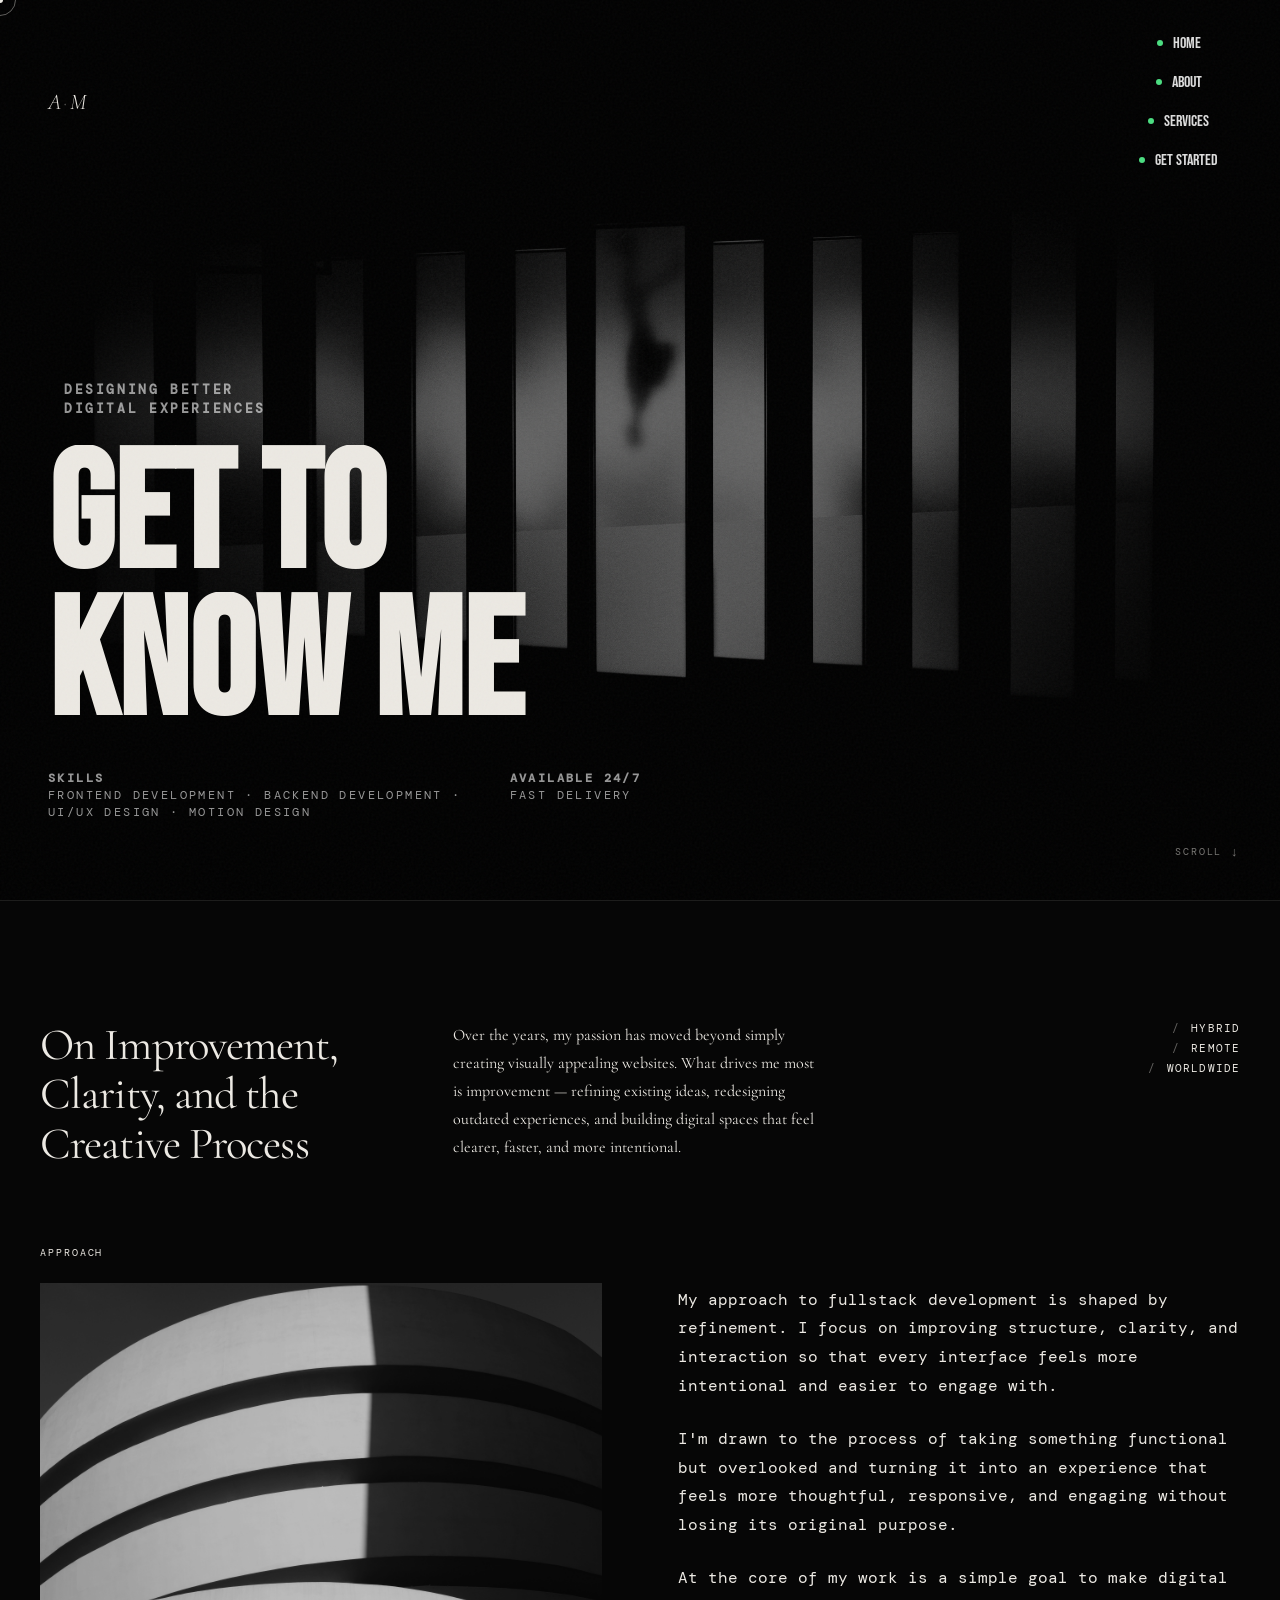
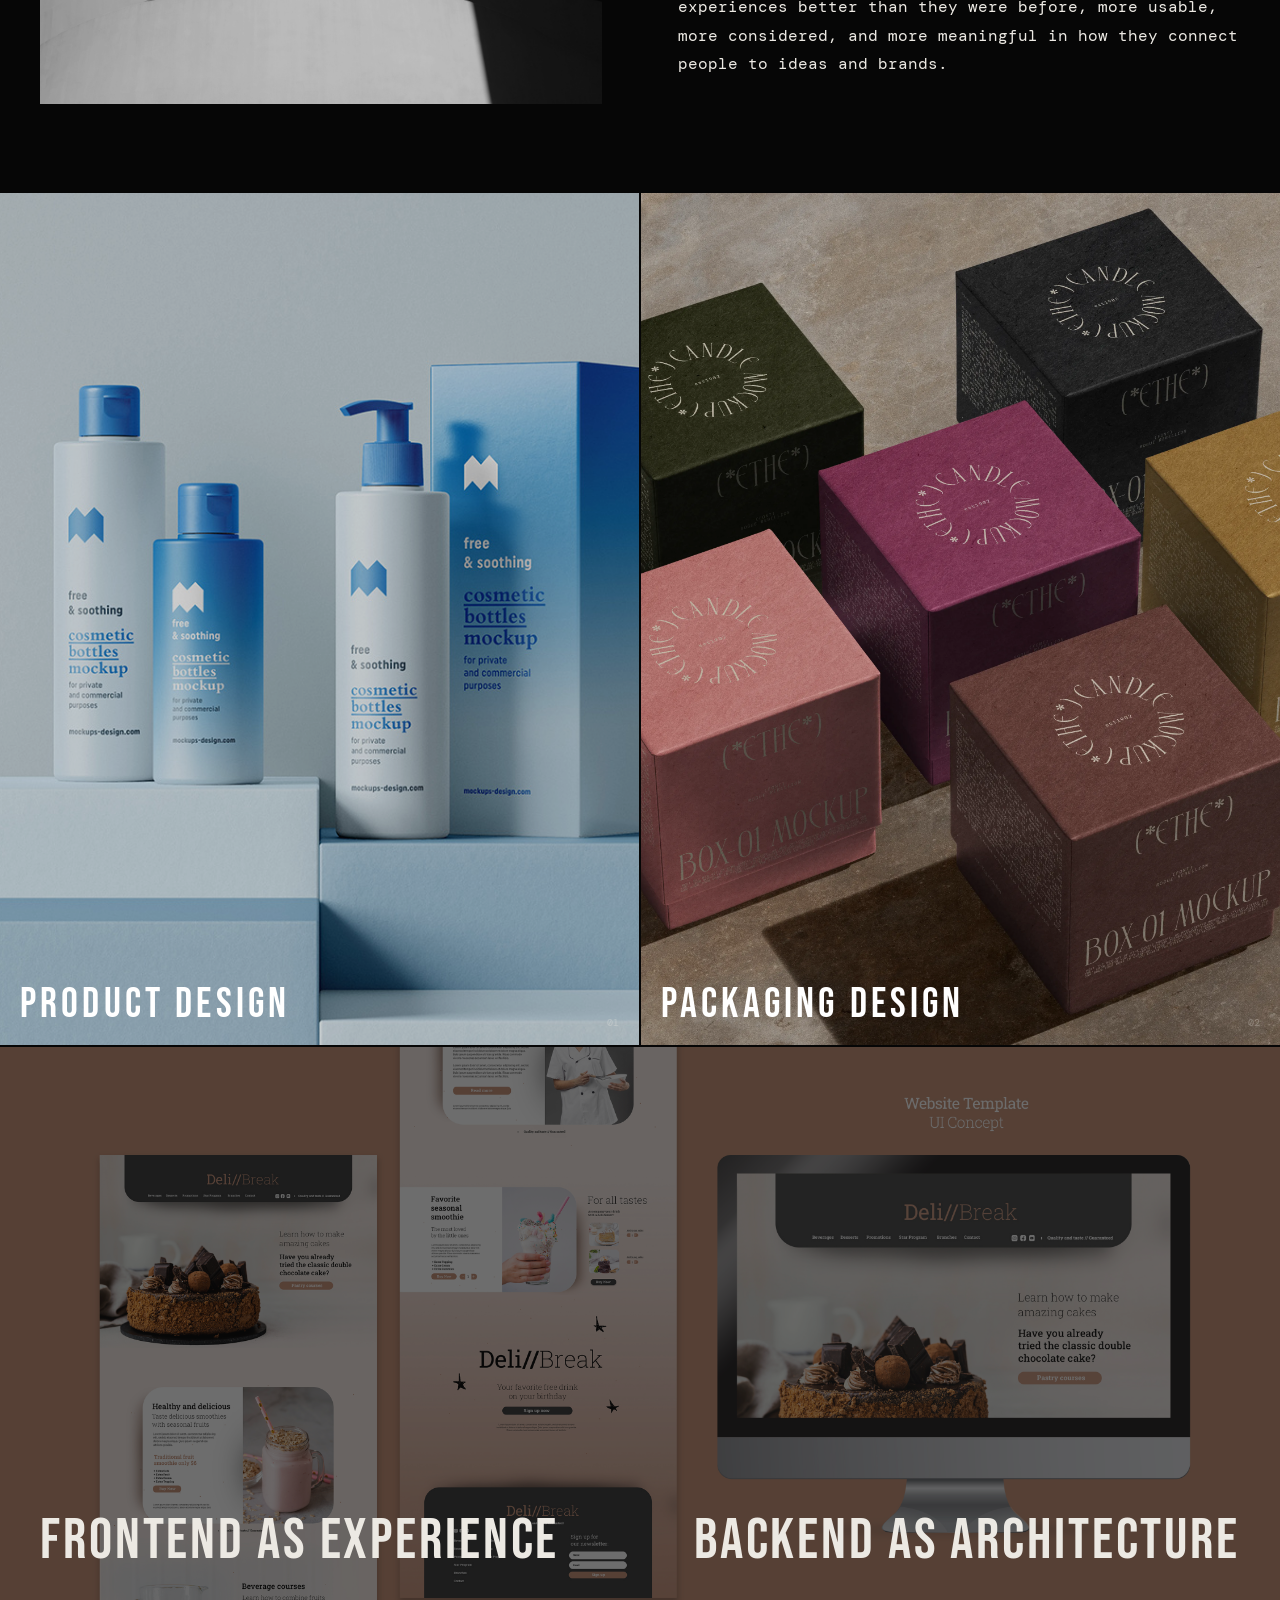
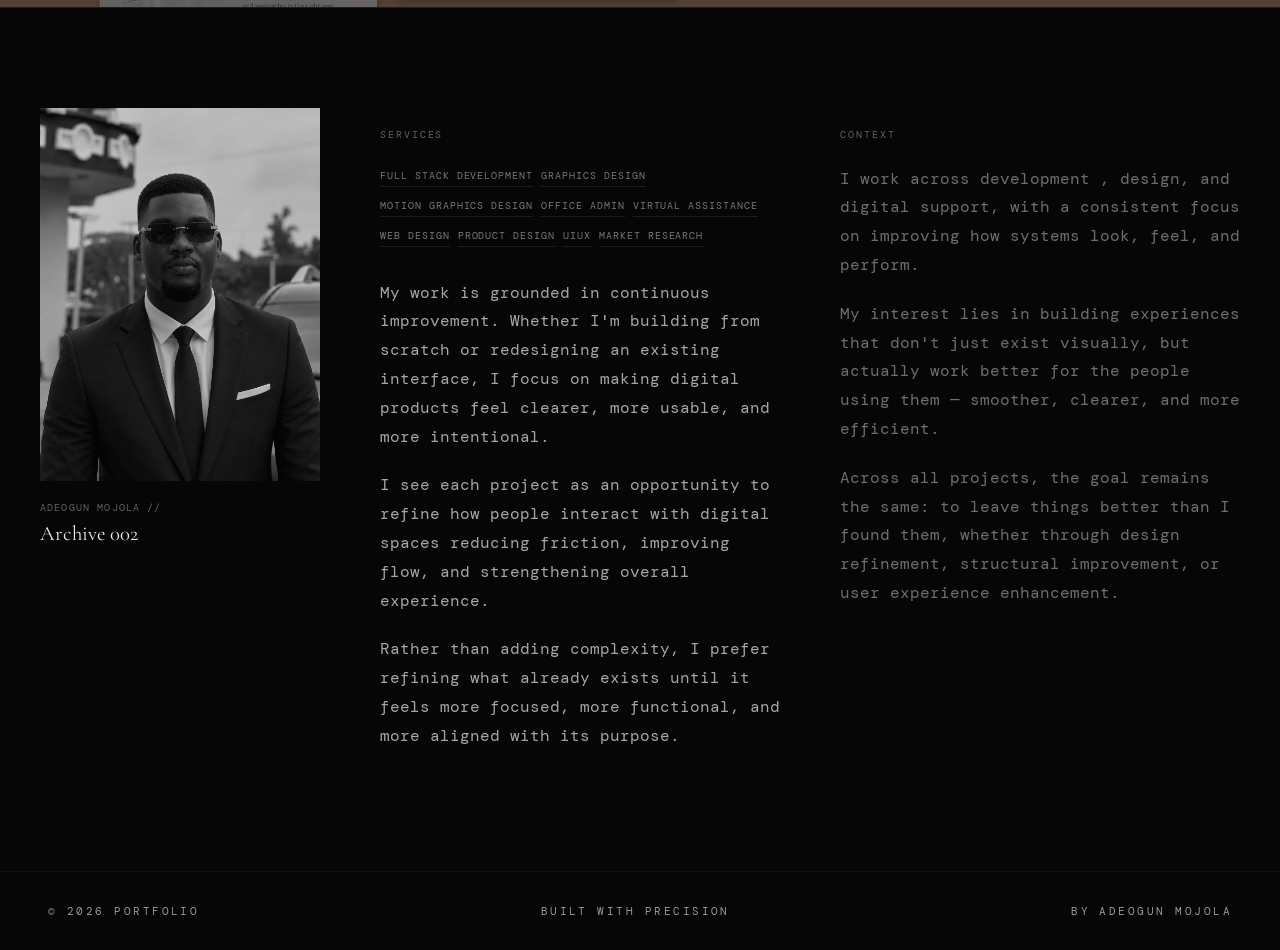
==== commit 4043dd9f: "Update services page with Coming Soon sections" ====
--- a/about.html
+++ b/about.html
@@ -773,7 +773,7 @@
         font-size: 0.7rem;
         letter-spacing: 0.22em;
         text-transform: uppercase;
-        color: rgba(236, 233, 227, 0.529);
+        color: rgba(236, 233, 227, 0.642);
         background: var(--black);
       }
 
@@ -999,8 +999,10 @@
         }
 
         /* Footer */
+
         footer {
           text-align: center;
+          justify-content: center;
         }
 
         /* Mobile nav padding */
@@ -1277,8 +1279,10 @@
         }
 
         /* FOOTER */
+
         footer {
           text-align: center;
+          justify-content: center;
         }
 
         /* MOBILE NAV */
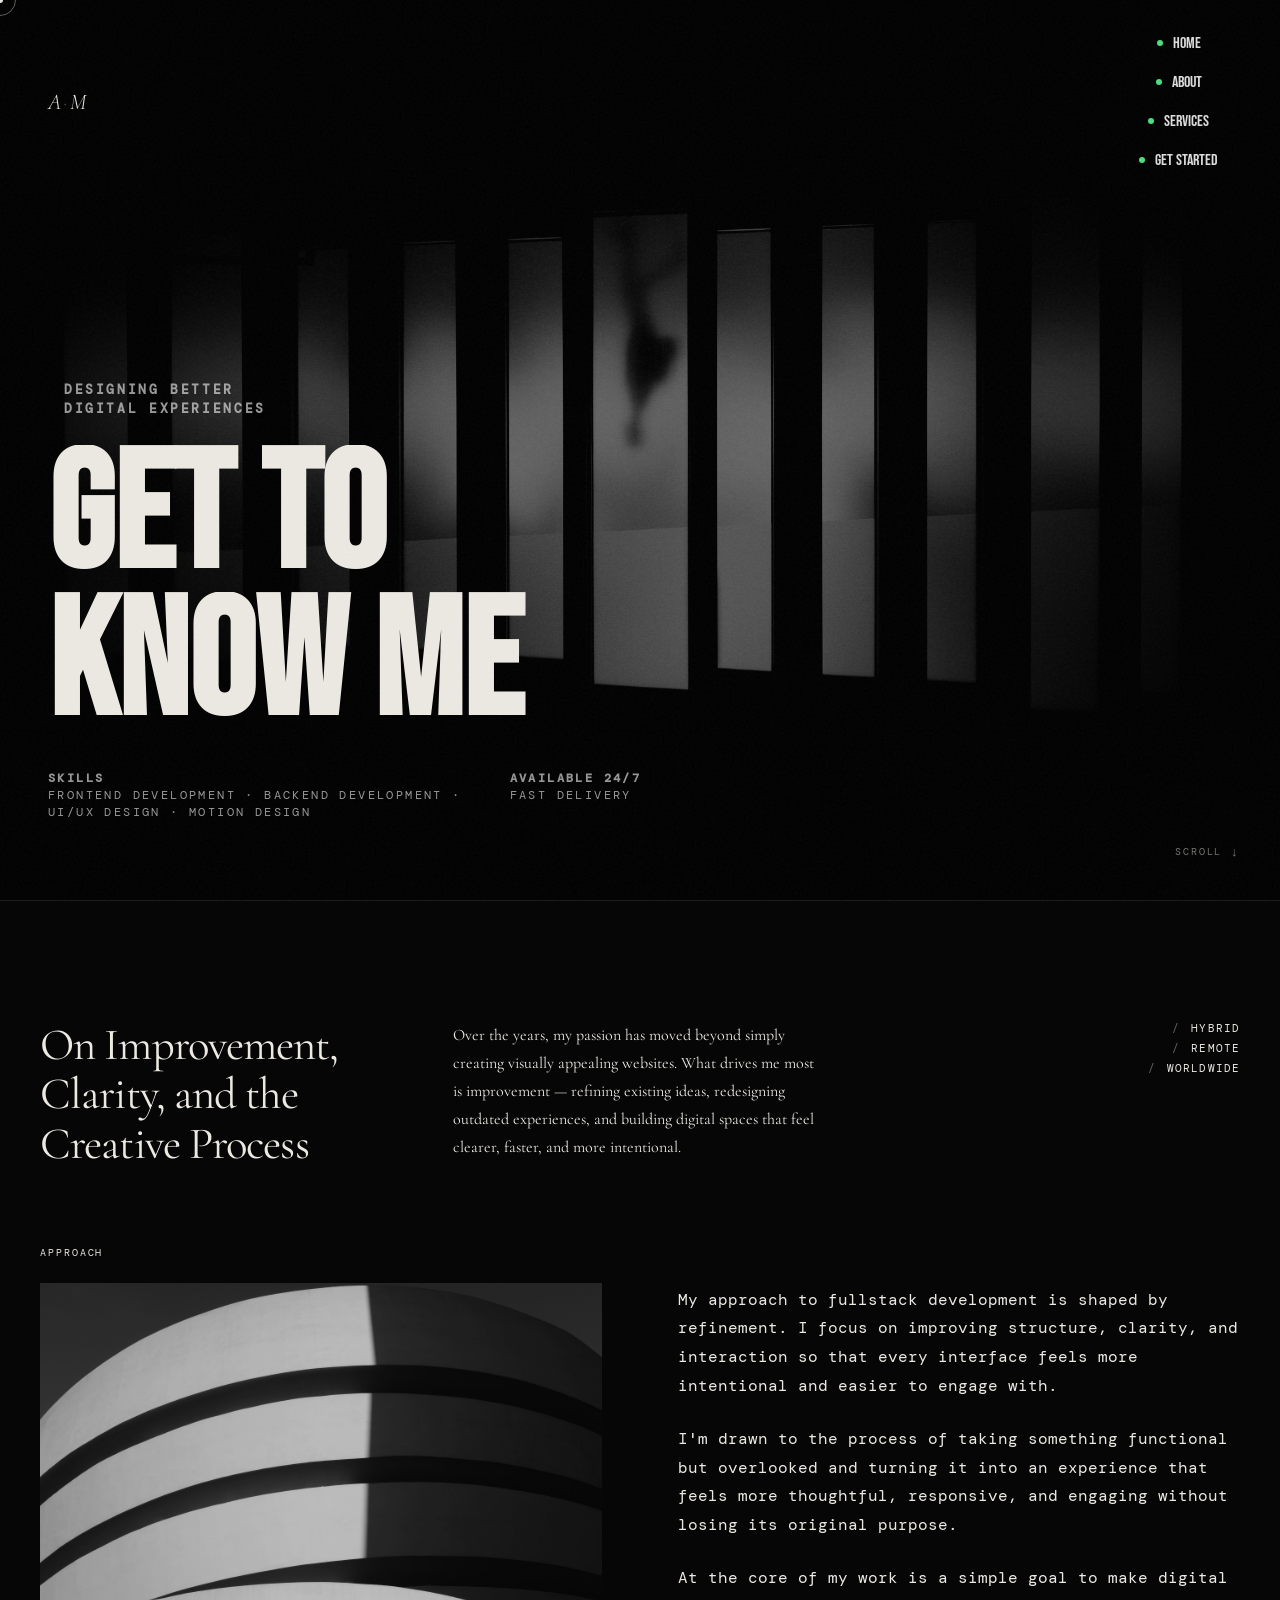
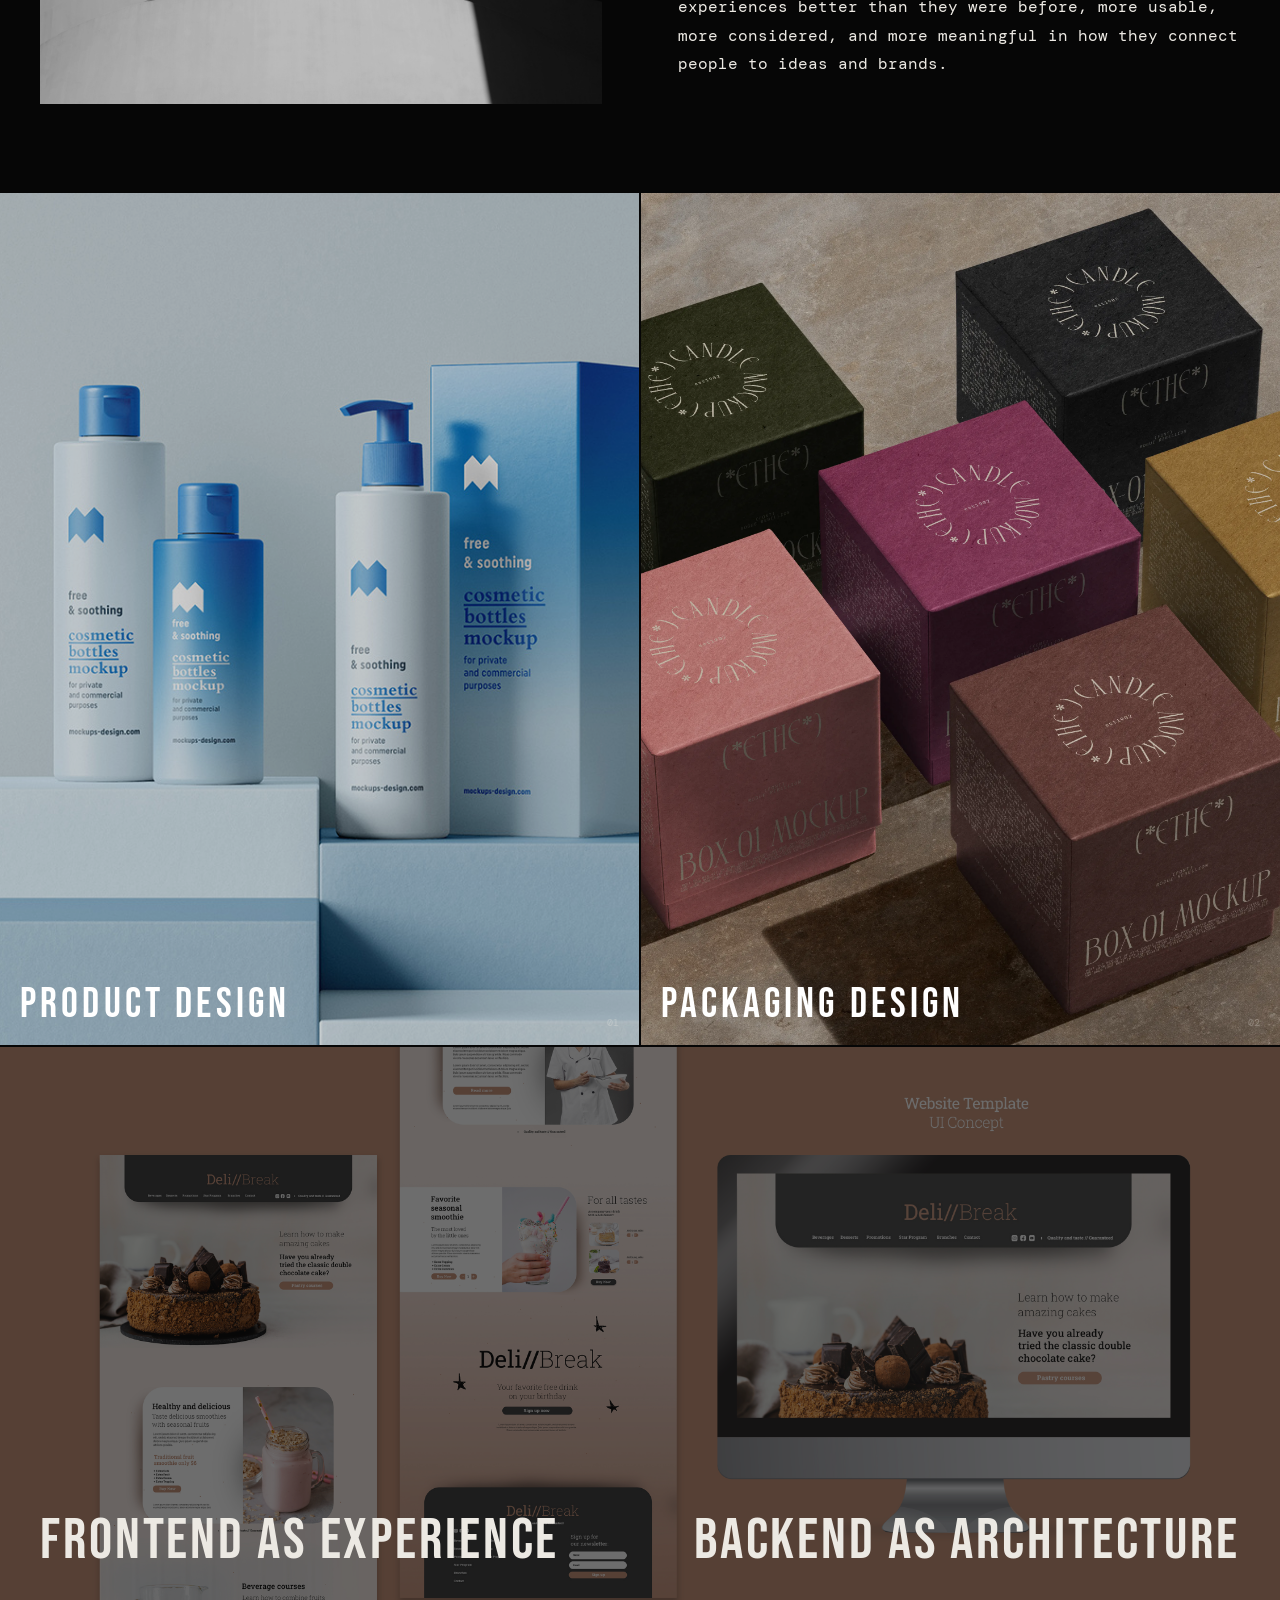
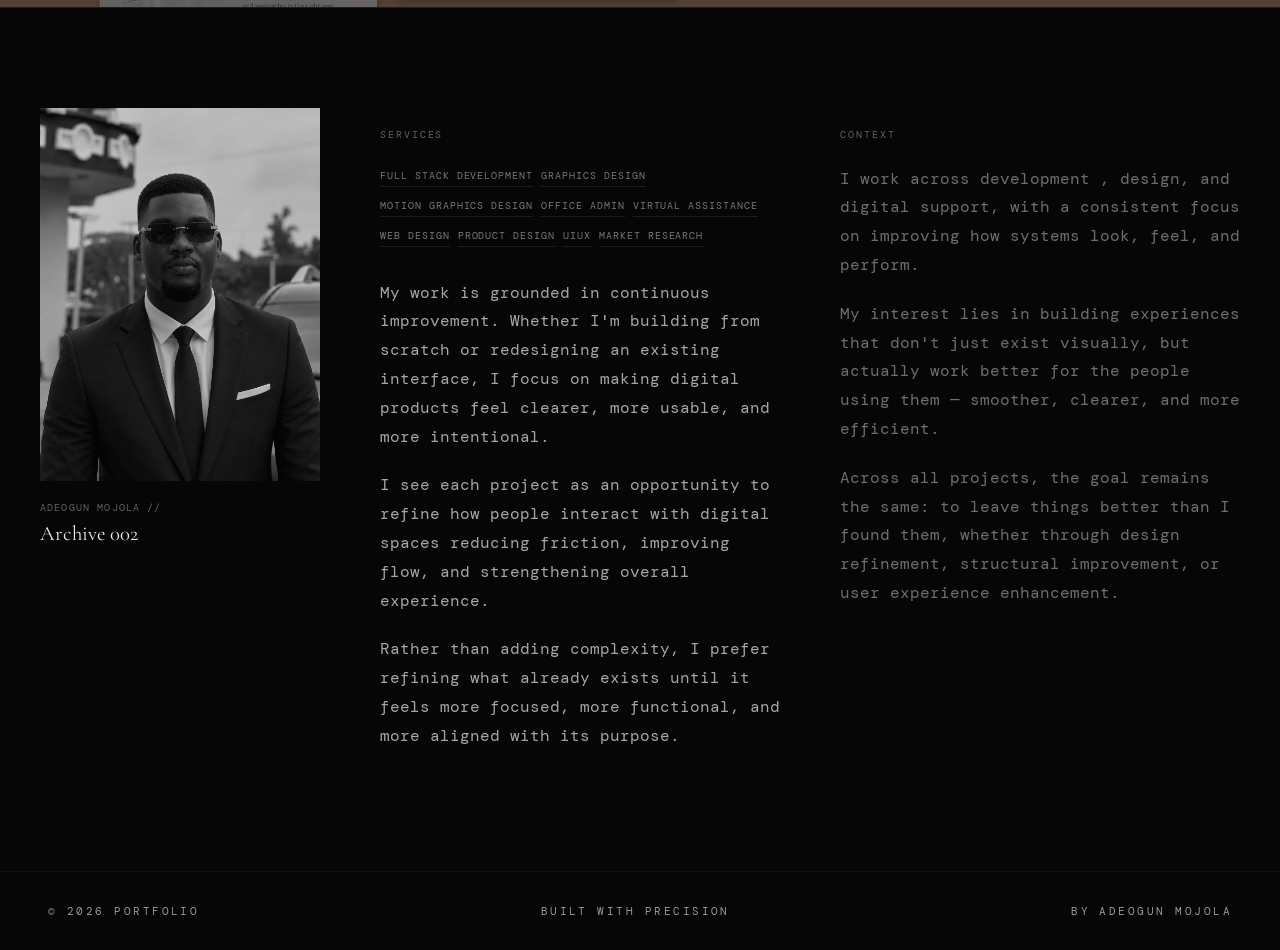
==== commit 467c2ff8: "fix services page" ====
--- a/about.html
+++ b/about.html
@@ -979,23 +979,6 @@
         .archive {
           display: flex;
           flex-direction: column;
-        }
-
-        #hero-canvas {
-          width: 100vw;
-          height: 100vh;
-          object-fit: contain;
-          object-position: center top;
-        }
-
-        #hero-section {
-          position: relative;
-          overflow: hidden;
-        }
-
-        #hero-canvas {
-          position: absolute;
-          inset: 0;
         }
 
         /* Footer */
@@ -1673,7 +1656,11 @@
           canvas.getContext("webgl") || canvas.getContext("experimental-webgl");
         if (!gl) return;
 
-        const IMAGE_SRC = "image/david-werbrouck-5GwLlb-_UYk-unsplash.jpg";
+        const DESKTOP_IMAGE_SRC =
+          "image/david-werbrouck-5GwLlb-_UYk-unsplash.jpg";
+        const MOBILE_IMAGE_SRC = "image/herombil.png";
+        const isMobile = window.matchMedia("(max-width: 768px)").matches;
+        const IMAGE_SRC = isMobile ? MOBILE_IMAGE_SRC : DESKTOP_IMAGE_SRC;
         let W, H;
         let mouse = { x: 0.5, y: 0.5 },
           targetMouse = { x: 0.5, y: 0.5 };
@@ -1695,32 +1682,48 @@
 
         const hero = document.getElementById("hero-section");
 
-        /* Mouse (desktop) */
-        hero.addEventListener("mousemove", (e) => {
-          const r = hero.getBoundingClientRect();
-          targetMouse.x = (e.clientX - r.left) / r.width;
-          targetMouse.y = 1.0 - (e.clientY - r.top) / r.height;
-          targetGlitch = 1.0;
-        });
-        hero.addEventListener("mouseleave", () => {
-          targetGlitch = 0.0;
-        });
-
-        /* Touch (mobile) — gentle glitch on tap */
-        hero.addEventListener(
-          "touchmove",
-          (e) => {
-            const t = e.touches[0];
+        const hasFinePointer = window.matchMedia("(pointer: fine)").matches;
+
+        if (hasFinePointer) {
+          /* Desktop — unchanged mouse behavior */
+          hero.addEventListener("mousemove", (e) => {
             const r = hero.getBoundingClientRect();
-            targetMouse.x = (t.clientX - r.left) / r.width;
-            targetMouse.y = 1.0 - (t.clientY - r.top) / r.height;
-            targetGlitch = 0.6;
-          },
-          { passive: true },
-        );
-        hero.addEventListener("touchend", () => {
-          targetGlitch = 0.0;
-        });
+            targetMouse.x = (e.clientX - r.left) / r.width;
+            targetMouse.y = 1.0 - (e.clientY - r.top) / r.height;
+            targetGlitch = 1.0;
+          });
+          hero.addEventListener("mouseleave", () => {
+            targetGlitch = 0.0;
+          });
+        } else {
+          /* Mobile — autoplay loop instead of relying on hover */
+          let autoplayStart = null;
+
+          function autoplayTick(ts) {
+            if (autoplayStart === null) autoplayStart = ts;
+            const elapsed = (ts - autoplayStart) / 1000;
+
+            const angle = elapsed * 0.35;
+            targetMouse.x = 0.5 + Math.cos(angle) * 0.32;
+            targetMouse.y = 0.5 + Math.sin(angle * 0.8) * 0.28;
+            targetGlitch = 0.35 + Math.sin(elapsed * 0.6) * 0.25;
+
+            requestAnimationFrame(autoplayTick);
+          }
+          requestAnimationFrame(autoplayTick);
+
+          hero.addEventListener(
+            "touchmove",
+            (e) => {
+              const t = e.touches[0];
+              const r = hero.getBoundingClientRect();
+              targetMouse.x = (t.clientX - r.left) / r.width;
+              targetMouse.y = 1.0 - (t.clientY - r.top) / r.height;
+              targetGlitch = 0.7;
+            },
+            { passive: true },
+          );
+        }
 
         const vsSource = `
     attribute vec2 a_pos;
@@ -1752,10 +1755,10 @@
       vec2 uv = v_uv;
       float ca = u_res.x / u_res.y;
       float ia = u_texRes.x / u_texRes.y;
-      vec2 sc  = vec2(1.0);
-      if(ca > ia) sc.y = ia/ca; else sc.x = ca/ia;
-      uv = (uv - 0.5)/sc + 0.5;
-      vec2 mUV = (u_mouse - 0.5)/sc + 0.5;
+      vec2 sc = vec2(1.0);
+      if (ca < ia) sc.y = ca / ia; else sc.x = ia / ca;
+      uv = (uv - 0.5) * sc + 0.5;
+      vec2 mUV = (u_mouse - 0.5) * sc + 0.5;
       float distToMouse = distance(uv, mUV);
       float zone = u_glitch * (1.0 - smoothstep(0.08, 0.18, distToMouse));
       float pull = u_glitch * 0.10 * (1.0 - smoothstep(0.0, 0.65, distToMouse));
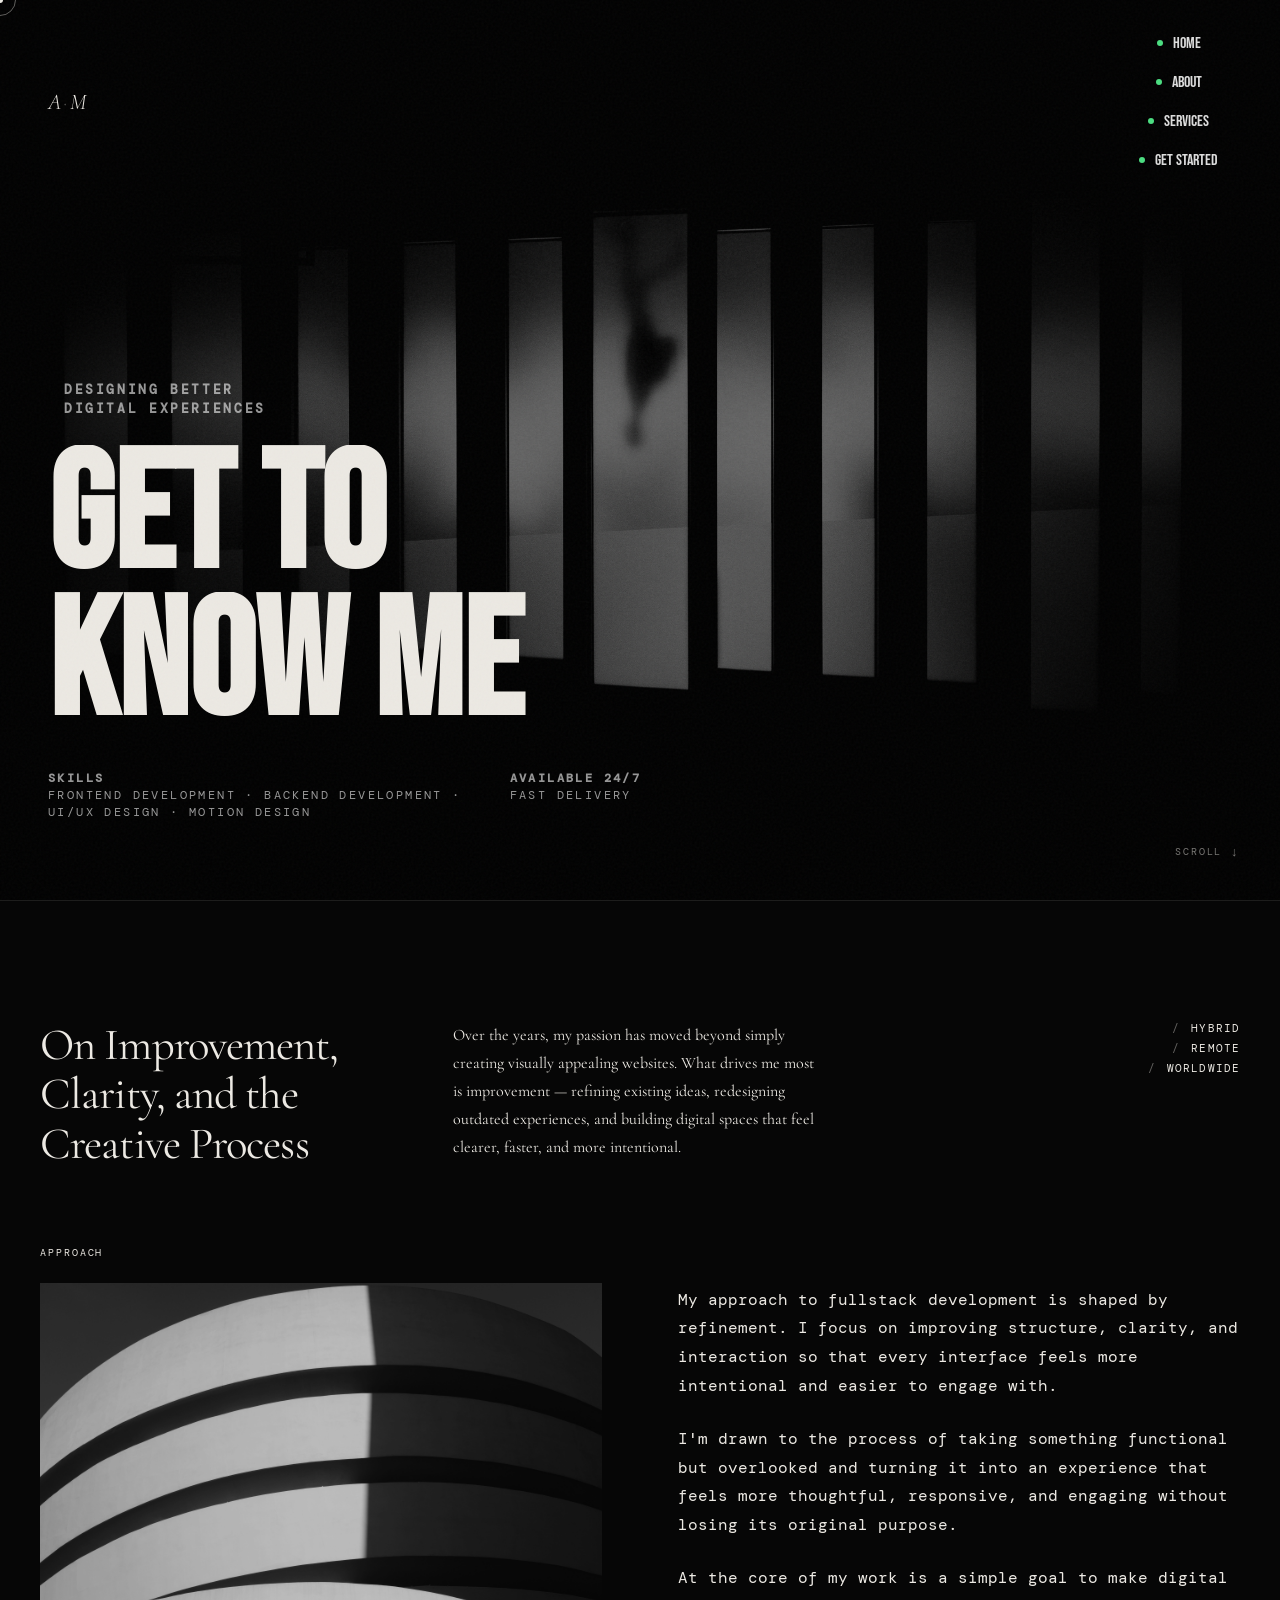
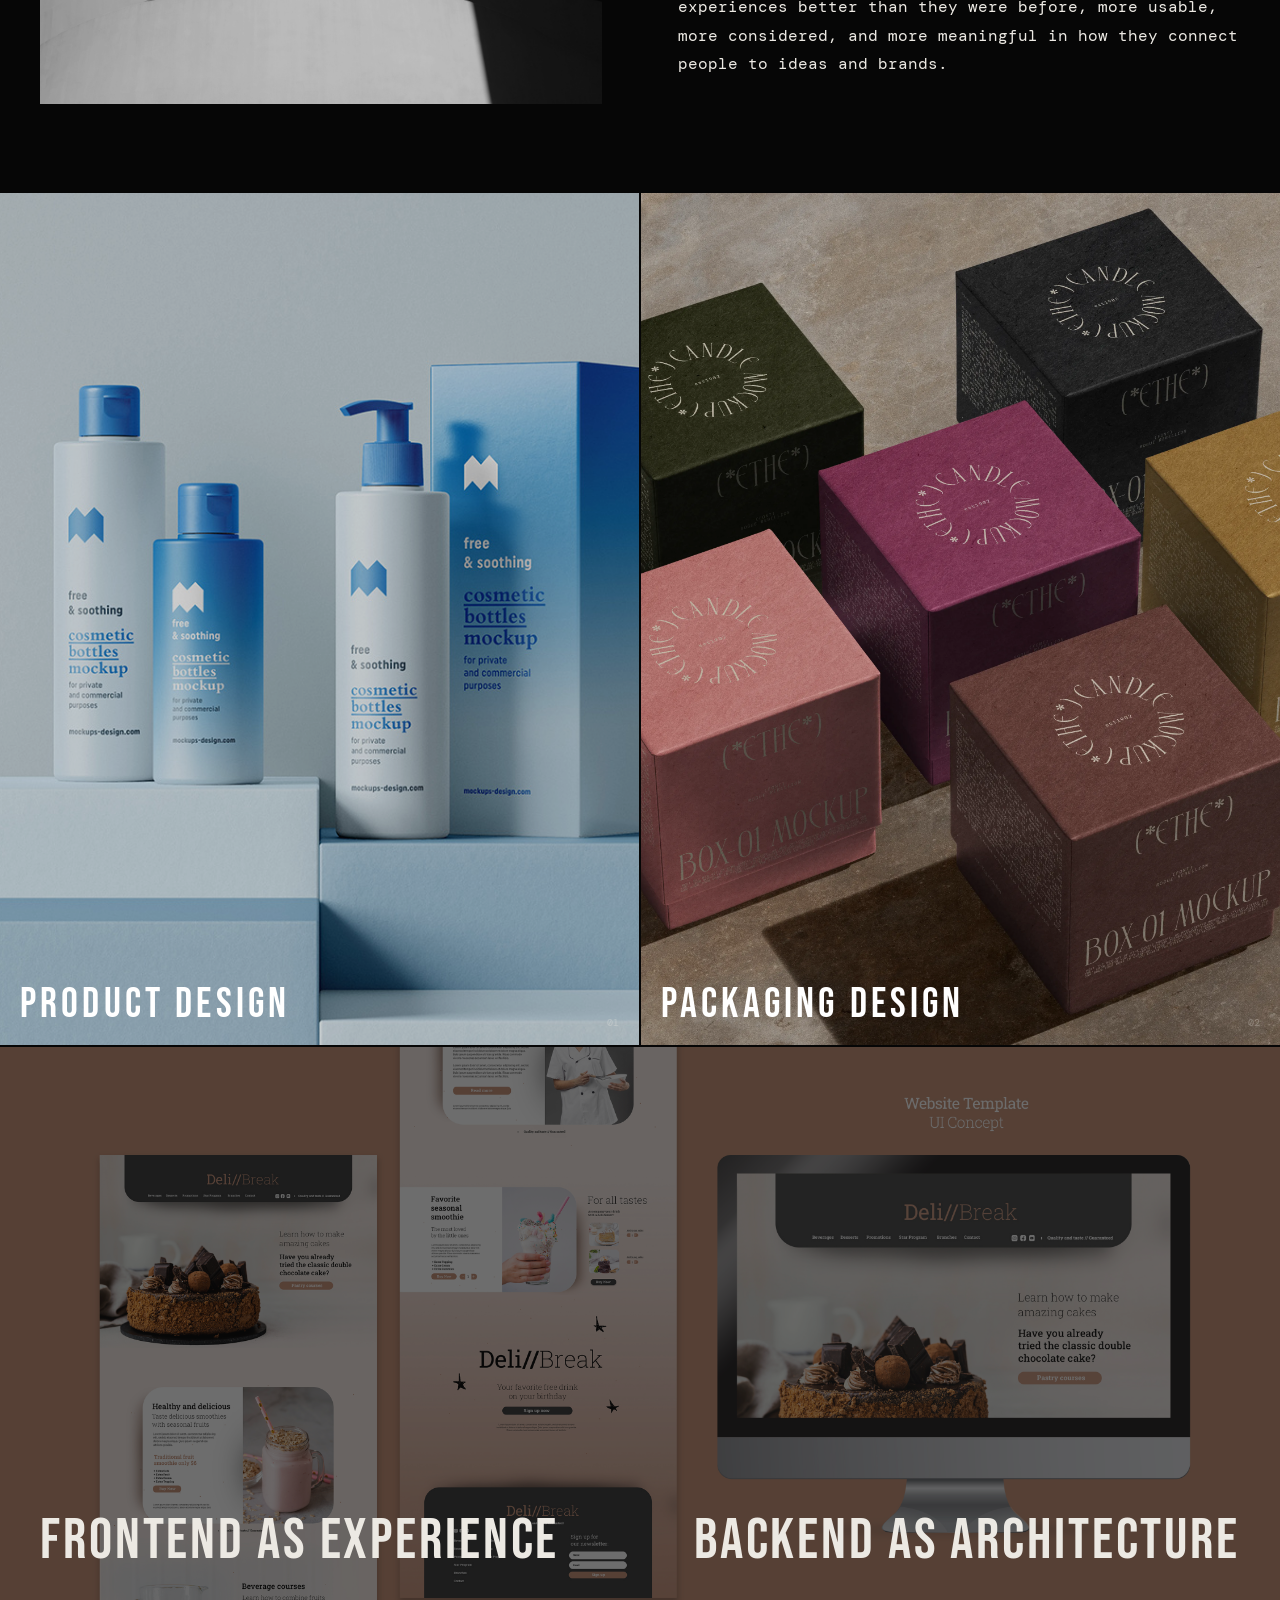
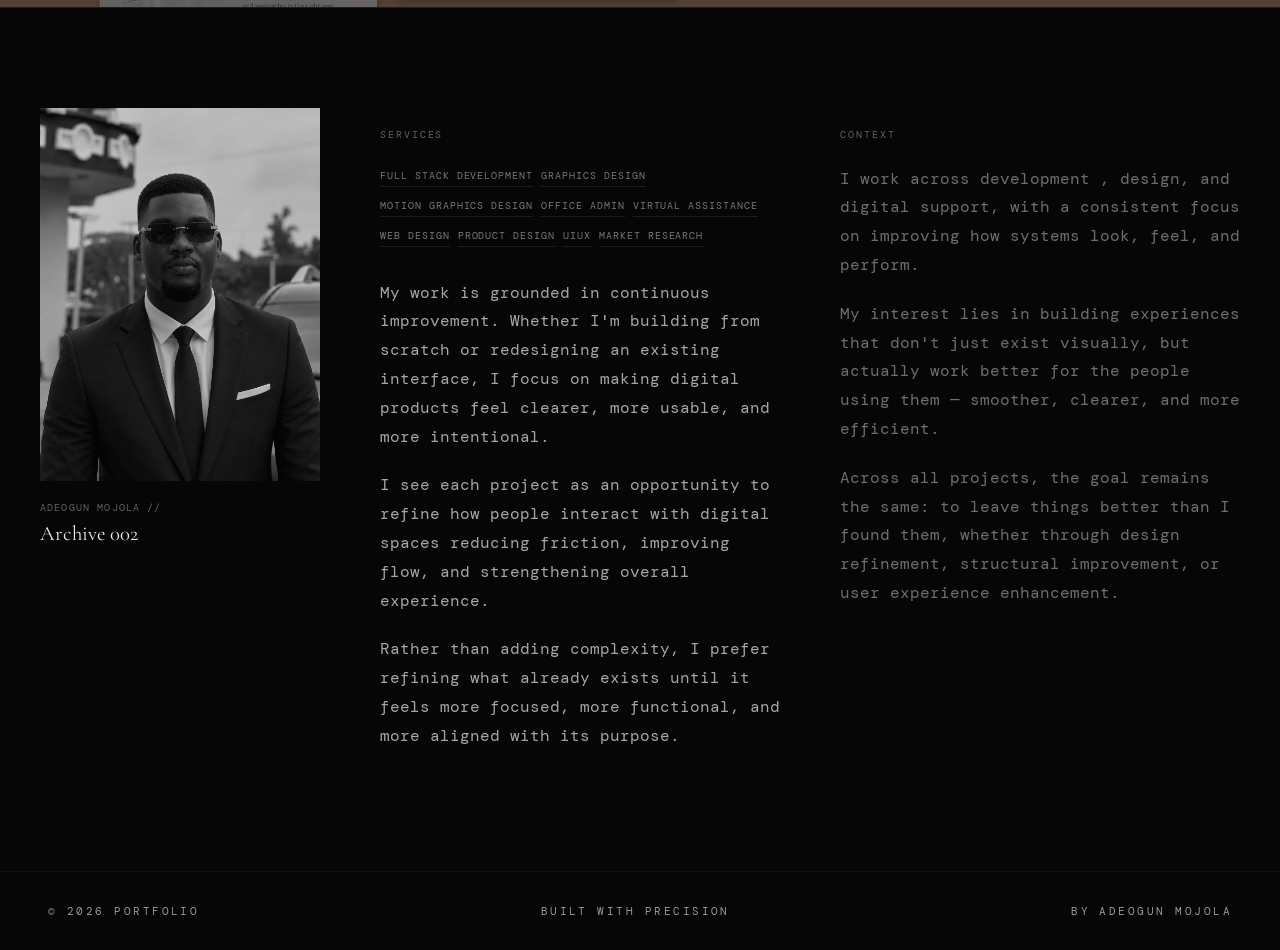
==== commit 6f87edd6: "Convert Services page to works" ====
--- a/about.html
+++ b/about.html
@@ -1345,7 +1345,7 @@
       <ul class="mobile-nav-list">
         <li><a href="index.html">Home</a></li>
         <li><a href="about.html">About</a></li>
-        <li><a href="services.html">Services</a></li>
+        <li><a href="services.html">Works</a></li>
         <li><a href="contact.html">Get Started</a></li>
       </ul>
     </nav>
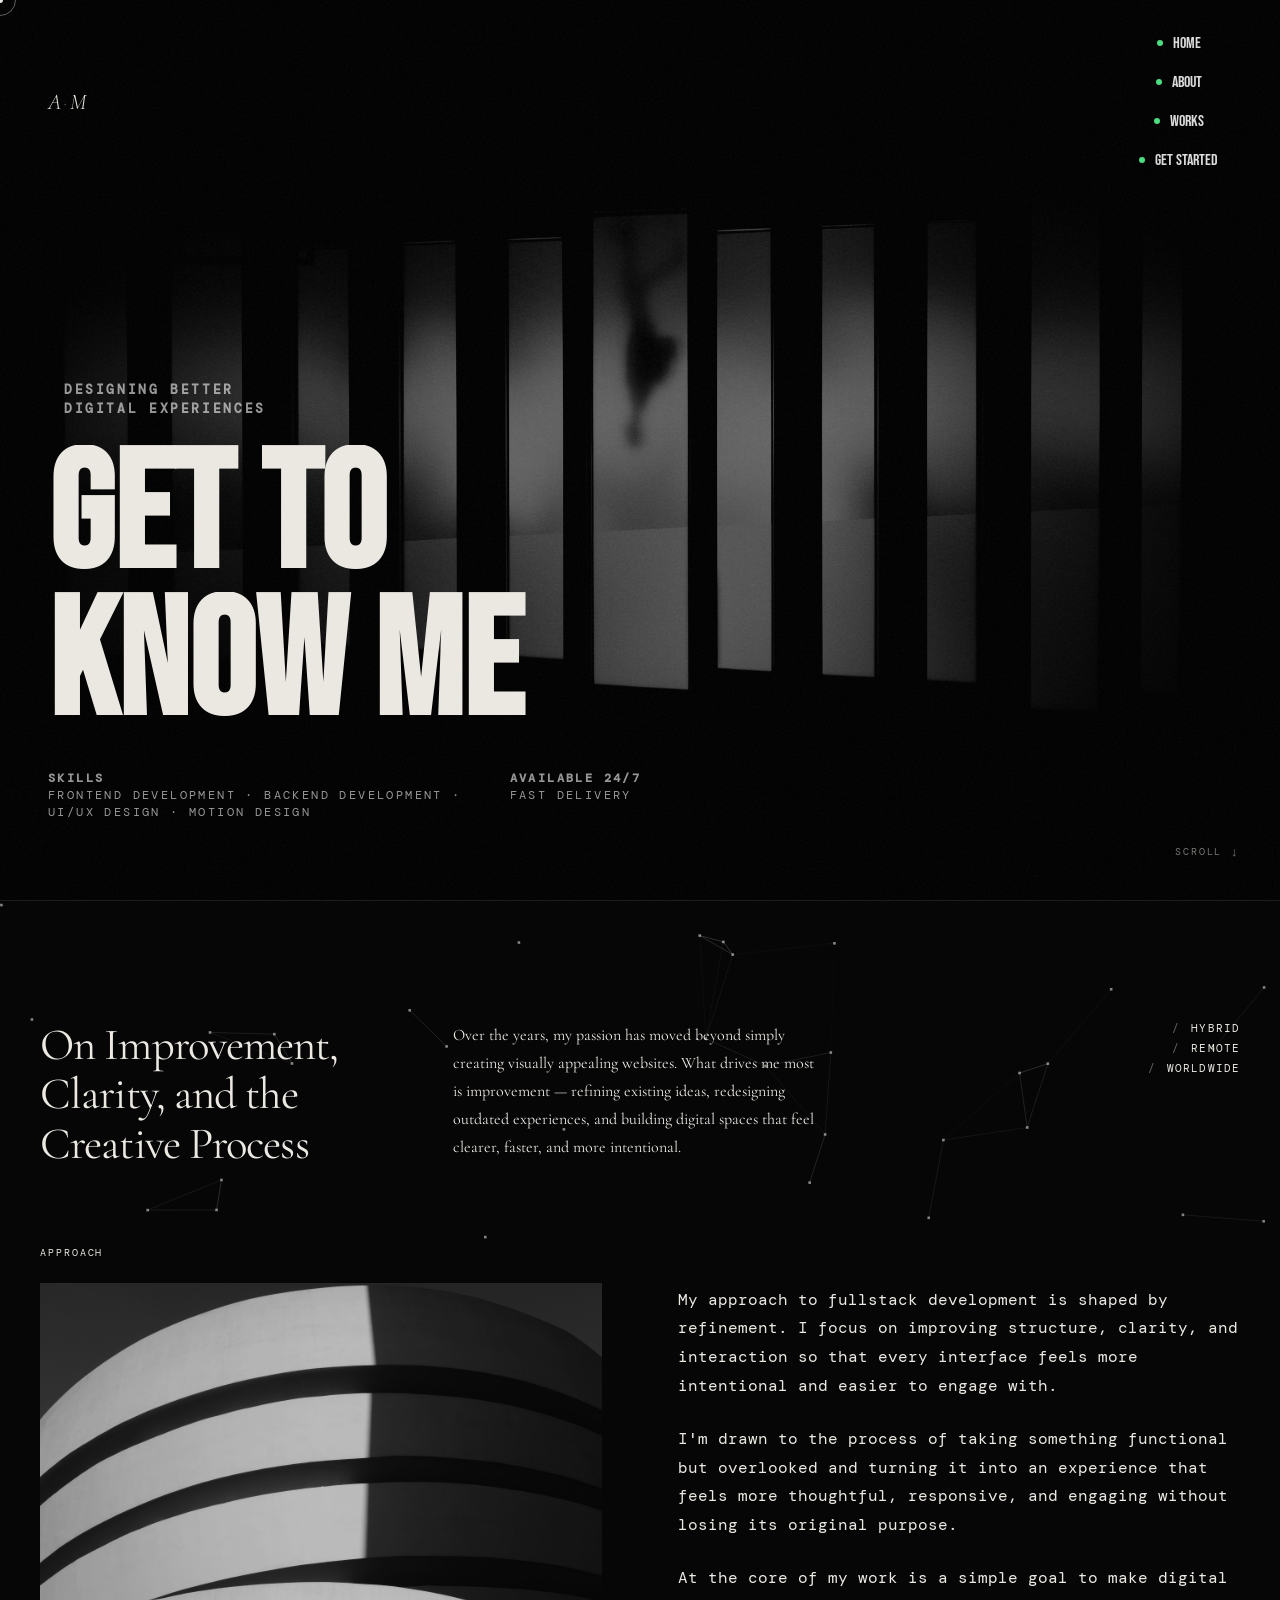
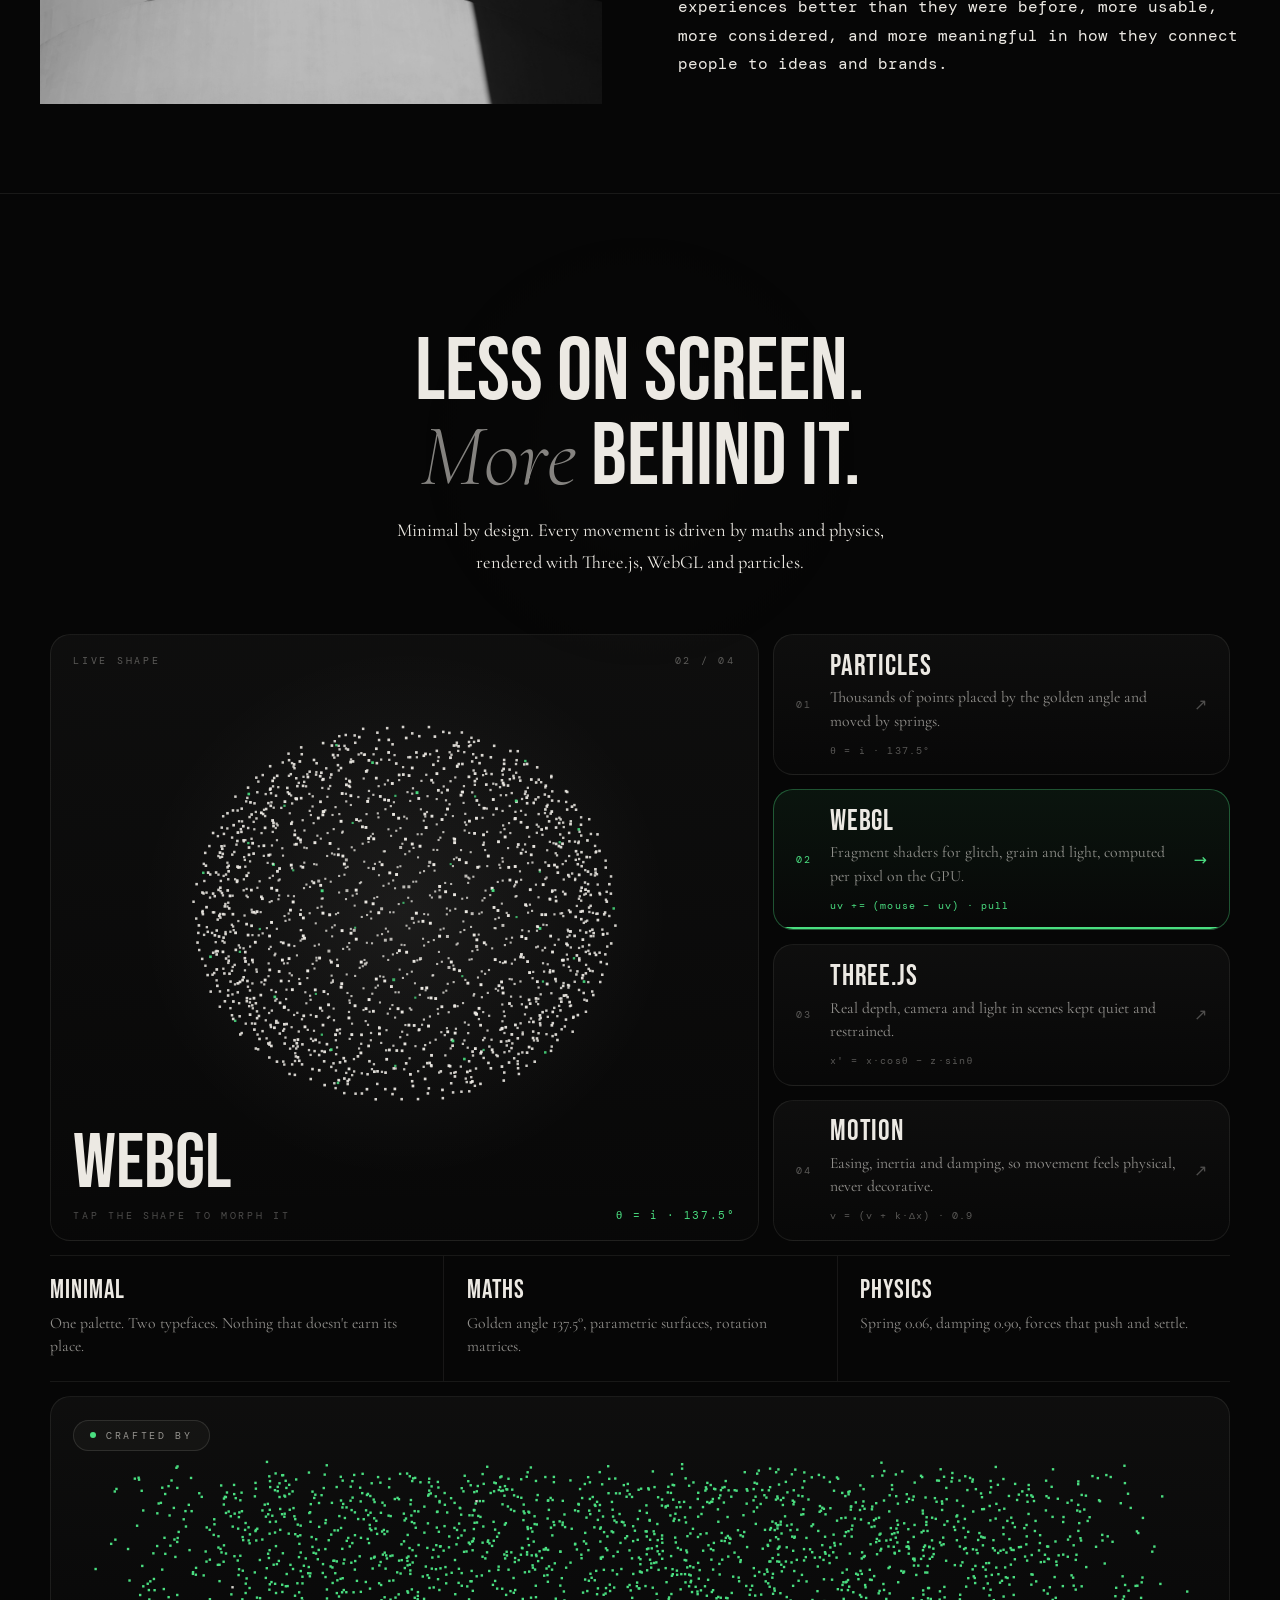
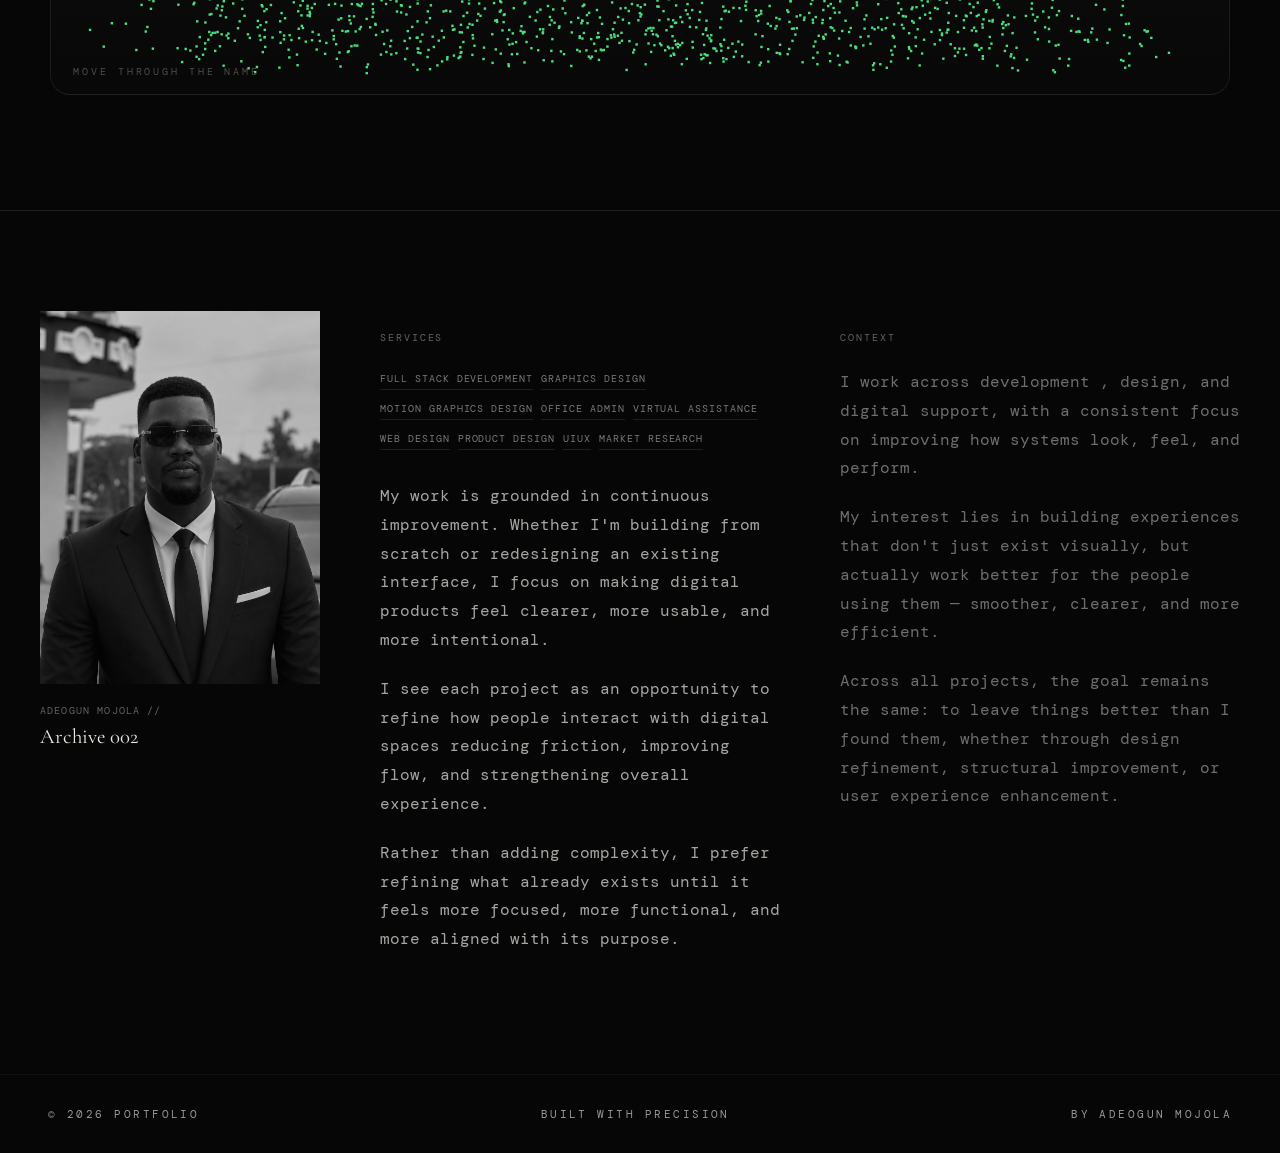
==== commit abb794a8: "fix particles across pages" ====
--- a/about.html
+++ b/about.html
@@ -14,6 +14,8 @@
       href="https://fonts.googleapis.com/css2?family=Bebas+Neue&family=Cormorant+Garamond:ital,wght@0,300;0,400;0,500;1,300;1,400&family=DM+Mono:wght@300;400&display=swap"
       rel="stylesheet"
     />
+    <link rel="stylesheet" href="about.css" />
+    <link rel="stylesheet" href="particles.css" />
     <style>
       :root {
         --black: #060606;
@@ -588,6 +590,366 @@
         margin-bottom: 24px;
       }
 
+      /* ── CRAFT: centered header + bento cards ── */
+      #craftfx {
+        position: relative;
+        z-index: 2;
+        background: rgb(6, 6, 6);
+        border-top: 1px solid rgba(236, 233, 227, 0.08);
+        padding: clamp(4rem, 9vw, 8rem) clamp(1.2rem, 5vw, 3rem);
+        overflow: hidden;
+      }
+
+      .craft-wrap {
+        position: relative;
+        max-width: 1180px;
+        margin: 0 auto;
+        position: relative;
+        z-index: 1;
+      }
+
+      .craft-top {
+        text-align: center;
+        margin-bottom: clamp(2rem, 5vw, 3.5rem);
+      }
+      .pill {
+        display: inline-flex;
+        align-items: center;
+        gap: 0.6rem;
+        padding: 0.5rem 1rem;
+        border: 1px solid rgba(236, 233, 227, 0.12);
+        border-radius: 999px;
+        background: rgba(236, 233, 227, 0.03);
+        font-family: var(--mono);
+        font-size: 0.6rem;
+        letter-spacing: 0.28em;
+        text-transform: uppercase;
+        color: rgba(236, 233, 227, 0.6);
+      }
+      .pill i {
+        width: 6px;
+        height: 6px;
+        border-radius: 50%;
+        background: #4ade80;
+        animation: blink 2.2s infinite ease-in-out;
+      }
+      .craft-title {
+        font-family: var(--display);
+        font-weight: 400;
+        font-size: clamp(2.6rem, 7vw, 5.5rem);
+        line-height: 0.95;
+        margin: 1.4rem 0 1rem;
+        color: var(--white);
+      }
+      .craft-title em {
+        font-family: var(--serif);
+        font-style: italic;
+        font-weight: 300;
+        text-transform: none;
+        color: rgba(236, 233, 227, 0.55);
+      }
+      .craft-sub {
+        font-family: var(--serif);
+        font-size: clamp(1rem, 1.6vw, 1.15rem);
+        line-height: 1.7;
+        max-width: 520px;
+        margin: 0 auto;
+        opacity: 0.6;
+      }
+
+      /* shared card look */
+      .card {
+        position: relative;
+        border: 1px solid rgba(236, 233, 227, 0.08);
+        border-radius: 20px;
+        background: linear-gradient(
+          180deg,
+          rgba(236, 233, 227, 0.04),
+          rgba(236, 233, 227, 0.012)
+        );
+        overflow: hidden;
+      }
+
+      .craft-grid {
+        display: grid;
+        grid-template-columns: 1.55fr 1fr;
+        gap: 14px;
+      }
+
+      /* shape card */
+      #craftfx .craft-stage {
+        min-height: clamp(380px, 44vw, 520px);
+        background:
+          radial-gradient(
+            circle at 50% 46%,
+            rgba(236, 233, 227, 0.07),
+            transparent 55%
+          ),
+          linear-gradient(
+            180deg,
+            rgba(236, 233, 227, 0.04),
+            rgba(236, 233, 227, 0.012)
+          );
+      }
+      .stage-top {
+        position: absolute;
+        top: 1.2rem;
+        left: 1.4rem;
+        right: 1.4rem;
+        display: flex;
+        justify-content: space-between;
+        pointer-events: none;
+      }
+      .stage-tag {
+        font-family: var(--mono);
+        font-size: 0.6rem;
+        letter-spacing: 0.28em;
+        text-transform: uppercase;
+        color: rgba(236, 233, 227, 0.35);
+      }
+      #craftfx .craft-word {
+        position: absolute;
+        left: 1.4rem;
+        bottom: 2.6rem;
+        font-family: var(--display);
+        font-size: clamp(2.8rem, 6vw, 5.5rem);
+        line-height: 0.88;
+        color: var(--white);
+        pointer-events: none;
+      }
+      #craftfx .craft-word.swap {
+        animation: pfxSwap 0.55s cubic-bezier(0.16, 1, 0.3, 1);
+      }
+      @keyframes pfxSwap {
+        from {
+          opacity: 0;
+          transform: translateY(24px);
+        }
+        to {
+          opacity: 1;
+          transform: none;
+        }
+      }
+      #craftfx .craft-hint {
+        position: absolute;
+        left: 1.4rem;
+        bottom: 1.1rem;
+        margin: 0;
+        font-size: 0.6rem;
+        letter-spacing: 0.28em;
+        text-transform: uppercase;
+        color: rgba(236, 233, 227, 0.3);
+        pointer-events: none;
+      }
+
+      /* discipline cards */
+      .craft-list {
+        display: grid;
+        grid-template-rows: repeat(4, 1fr);
+        gap: 14px;
+      }
+      .dc {
+        display: grid;
+        grid-template-columns: auto 1fr auto;
+        align-items: center;
+        gap: 1.1rem;
+        padding: 1.1rem 1.4rem;
+        text-align: left;
+        font: inherit;
+        color: inherit;
+        cursor: none;
+        transition:
+          border-color 0.35s,
+          background 0.35s,
+          transform 0.35s cubic-bezier(0.16, 1, 0.3, 1);
+      }
+      .dc:hover {
+        transform: translateX(4px);
+        border-color: rgba(236, 233, 227, 0.2);
+      }
+      .dc-num {
+        font-family: var(--mono);
+        font-size: 0.65rem;
+        letter-spacing: 0.2em;
+        color: rgba(236, 233, 227, 0.35);
+        transition: color 0.3s;
+      }
+      .dc-body {
+        display: flex;
+        flex-direction: column;
+        gap: 0.3rem;
+      }
+      .dc-title {
+        font-family: var(--display);
+        font-size: 1.8rem;
+        letter-spacing: 0.03em;
+        line-height: 1;
+        color: var(--white);
+      }
+      .dc-desc {
+        font-family: var(--serif);
+        font-size: 0.98rem;
+        line-height: 1.5;
+        opacity: 0.6;
+      }
+      .dc-arrow {
+        font-family: var(--mono);
+        color: rgba(236, 233, 227, 0.3);
+        transition:
+          color 0.3s,
+          transform 0.3s;
+      }
+      .dc::after {
+        content: "";
+        position: absolute;
+        left: 0;
+        bottom: 0;
+        height: 2px;
+        width: 0;
+        background: #4ade80;
+      }
+      .dc.active {
+        border-color: rgba(74, 222, 128, 0.35);
+        background: linear-gradient(
+          180deg,
+          rgba(74, 222, 128, 0.07),
+          rgba(236, 233, 227, 0.012)
+        );
+      }
+      .dc.active .dc-num,
+      .dc.active .dc-arrow {
+        color: #4ade80;
+      }
+      .dc.active .dc-arrow {
+        transform: rotate(45deg);
+      }
+      .dc.active::after {
+        animation: dcFill 3.5s linear forwards;
+      }
+      @keyframes dcFill {
+        to {
+          width: 100%;
+        }
+      }
+
+      /* signature card */
+      .craft-sign {
+        margin-top: 14px;
+        padding: 1.4rem 1.4rem 0;
+      }
+      .craft-name {
+        position: relative;
+        height: clamp(170px, 19vw, 250px);
+        margin: 0 -1.4rem;
+      }
+      .craft-name .fx-hint {
+        left: 1.4rem;
+        bottom: 1rem;
+      }
+
+      @media (max-width: 900px) {
+        .craft-grid {
+          grid-template-columns: 1fr;
+        }
+        .craft-list {
+          grid-template-rows: none;
+          grid-template-columns: 1fr 1fr;
+        }
+        .craft-name {
+          height: 240px;
+        }
+      }
+      @media (max-width: 768px) {
+        .dc {
+          cursor: pointer;
+        }
+      }
+      @media (max-width: 560px) {
+        .craft-list {
+          grid-template-columns: 1fr;
+        }
+        .craft-name {
+          height: 260px;
+        }
+      }
+      @media (prefers-reduced-motion: reduce) {
+        #craftfx .craft-word.swap {
+          animation: none;
+        }
+        .dc.active::after {
+          animation: none;
+          width: 100%;
+        }
+      }
+
+      /* formulas */
+      .dc-eq {
+        margin-top: 0.35rem;
+        font-family: var(--mono);
+        font-size: 0.62rem;
+        letter-spacing: 0.12em;
+        color: rgba(236, 233, 227, 0.35);
+        transition: color 0.3s;
+      }
+      .dc.active .dc-eq {
+        color: #4ade80;
+      }
+      #craftfx .craft-eq {
+        position: absolute;
+        right: 1.4rem;
+        bottom: 1.1rem;
+        margin: 0;
+        font-family: var(--mono);
+        font-size: 0.7rem;
+        letter-spacing: 0.14em;
+        color: #4ade80;
+        pointer-events: none;
+      }
+
+      /* spec strip */
+      .craft-spec {
+        display: grid;
+        grid-template-columns: repeat(3, 1fr);
+        margin-top: 14px;
+        border-top: 1px solid rgba(236, 233, 227, 0.08);
+        border-bottom: 1px solid rgba(236, 233, 227, 0.08);
+      }
+      .spec {
+        padding: 1.4rem 1.4rem 1.4rem 0;
+        display: flex;
+        flex-direction: column;
+        gap: 0.5rem;
+      }
+      .spec + .spec {
+        padding-left: 1.4rem;
+        border-left: 1px solid rgba(236, 233, 227, 0.08);
+      }
+      .spec-k {
+        font-family: var(--display);
+        font-size: 1.6rem;
+        letter-spacing: 0.04em;
+        line-height: 1;
+      }
+      .spec-v {
+        font-family: var(--serif);
+        font-size: 0.98rem;
+        line-height: 1.5;
+        opacity: 0.6;
+      }
+
+      @media (max-width: 900px) {
+        .craft-spec {
+          grid-template-columns: 1fr;
+        }
+        .spec,
+        .spec + .spec {
+          padding: 1.1rem 0;
+          border-left: 0;
+        }
+        .spec + .spec {
+          border-top: 1px solid rgba(236, 233, 227, 0.08);
+        }
+      }
       /* ── IMAGES ROW ── */
       .images-row {
         display: grid;
@@ -656,6 +1018,7 @@
         padding: clamp(16px, 4vw, 32px) clamp(1.2rem, 5vw, 40px);
         flex-wrap: wrap;
         gap: 8px;
+        pointer-events: none;
       }
       .statement-word {
         font-family: "Bebas Neue", sans-serif;
@@ -685,6 +1048,36 @@
       .statement .dot.bm2 {
         bottom: 200px;
         right: 160px;
+      }
+
+      /* ── NEW PARTICLE FX (particles-fx.js) ── */
+      .fx-canvas {
+        position: absolute;
+        inset: 0;
+        width: 100%;
+        height: 100%;
+        display: block;
+        pointer-events: none;
+        z-index: 0;
+      }
+      .fx-trail {
+        position: fixed;
+        inset: 0;
+        width: 100vw;
+        height: 100vh;
+        pointer-events: none;
+        z-index: 9996;
+      }
+      .fx-hint {
+        position: absolute;
+        left: clamp(1.2rem, 5vw, 40px);
+        bottom: 1.4rem;
+        font-family: "DM Mono", monospace;
+        font-size: 0.6rem;
+        letter-spacing: 0.3em;
+        text-transform: uppercase;
+        color: rgba(236, 233, 227, 0.3);
+        pointer-events: none;
       }
 
       /* ── ARCHIVE / BIO ── */
@@ -876,6 +1269,18 @@
           padding-top: 0;
         }
 
+        /* Craft + name */
+        #craftfx {
+          padding-top: 4rem;
+        }
+        .craft-stage {
+          min-height: 52svh;
+          padding-bottom: 2rem;
+        }
+        .craft-name {
+          height: 240px;
+        }
+
         /* Archive: 2-column, left col narrower */
         .archive {
           grid-template-columns: 200px 1fr;
@@ -1326,7 +1731,7 @@
           ><span class="pulse"></span>About</a
         >
         <a href="services.html" class="avail-pill"
-          ><span class="pulse"></span>Services</a
+          ><span class="pulse"></span>Works</a
         >
         <a href="contact.html" class="avail-pill"
           ><span class="pulse"></span>Get Started</a
@@ -1390,7 +1795,7 @@
     </section>
 
     <!-- INTRO -->
-    <section class="intro">
+    <section class="intro" data-fx="constellation">
       <h1 class="intro-headline reveal d1">
         On Improvement,<br />Clarity, and the<br />Creative Process
       </h1>
@@ -1444,33 +1849,116 @@
       </div>
     </section>
 
-    <!-- IMAGES ROW -->
-    <div class="images-row">
-      <div class="img-card reveal-scale">
-        <img src="image/Free_Cosmetic_Bottle_Mockup_1.jpg" alt="" />
-        <span class="img-card-label">Product Design</span>
-        <span class="img-card-num">01</span>
+    <section id="craftfx">
+      <div class="craft-wrap">
+        <div class="craft-top">
+          <h2 class="craft-title reveal d1">
+            Less on screen.<br /><em>More</em> behind it.
+          </h2>
+          <p class="craft-sub reveal d2">
+            Minimal by design. Every movement is driven by maths and physics,
+            rendered with Three.js, WebGL and particles.
+          </p>
+        </div>
+
+        <div class="craft-grid">
+          <div
+            class="craft-stage card reveal-scale d1"
+            data-pfx="morph"
+            data-pfx-labels="Particles|WebGL|Three.js|Motion"
+          >
+            <div class="stage-top">
+              <span class="stage-tag">Live shape</span>
+              <span class="stage-tag" id="craft-count">01 / 04</span>
+            </div>
+            <div class="craft-word" data-pfx-label>Particles</div>
+            <p class="craft-hint">Tap the shape to morph it</p>
+            <p class="craft-eq" id="craft-eq">θ = i · 137.5°</p>
+          </div>
+
+          <div class="craft-list">
+            <button class="dc card active reveal d2" type="button">
+              <span class="dc-num">01</span>
+              <span class="dc-body">
+                <span class="dc-title">Particles</span>
+                <span class="dc-desc"
+                  >Thousands of points placed by the golden angle and moved by
+                  springs.</span
+                >
+                <span class="dc-eq">θ = i · 137.5°</span>
+              </span>
+              <span class="dc-arrow">↗</span>
+            </button>
+            <button class="dc card reveal d3" type="button">
+              <span class="dc-num">02</span>
+              <span class="dc-body">
+                <span class="dc-title">WebGL</span>
+                <span class="dc-desc"
+                  >Fragment shaders for glitch, grain and light, computed per
+                  pixel on the GPU.</span
+                >
+                <span class="dc-eq">uv += (mouse − uv) · pull</span>
+              </span>
+              <span class="dc-arrow">↗</span>
+            </button>
+            <button class="dc card reveal d4" type="button">
+              <span class="dc-num">03</span>
+              <span class="dc-body">
+                <span class="dc-title">Three.js</span>
+                <span class="dc-desc"
+                  >Real depth, camera and light in scenes kept quiet and
+                  restrained.</span
+                >
+                <span class="dc-eq">x′ = x·cosθ − z·sinθ</span>
+              </span>
+              <span class="dc-arrow">↗</span>
+            </button>
+            <button class="dc card reveal d5" type="button">
+              <span class="dc-num">04</span>
+              <span class="dc-body">
+                <span class="dc-title">Motion</span>
+                <span class="dc-desc"
+                  >Easing, inertia and damping, so movement feels physical,
+                  never decorative.</span
+                >
+                <span class="dc-eq">v = (v + k·Δx) · 0.9</span>
+              </span>
+              <span class="dc-arrow">↗</span>
+            </button>
+          </div>
+        </div>
+
+        <div class="craft-spec reveal d1">
+          <div class="spec">
+            <span class="spec-k">Minimal</span
+            ><span class="spec-v"
+              >One palette. Two typefaces. Nothing that doesn't earn its
+              place.</span
+            >
+          </div>
+          <div class="spec">
+            <span class="spec-k">Maths</span
+            ><span class="spec-v"
+              >Golden angle 137.5°, parametric surfaces, rotation
+              matrices.</span
+            >
+          </div>
+          <div class="spec">
+            <span class="spec-k">Physics</span
+            ><span class="spec-v"
+              >Spring 0.06, damping 0.90, forces that push and settle.</span
+            >
+          </div>
+        </div>
+
+        <div class="craft-sign card reveal d1">
+          <span class="pill"><i></i>Crafted by</span>
+          <div class="craft-name" data-fx="text" data-fx-text="Adeogun Mojola">
+            <span class="fx-hint">Move through the name</span>
+          </div>
+        </div>
       </div>
-      <div class="img-card reveal-scale d2">
-        <img src="image/square-box-mockups-on-concrete-isometric.webp" alt="" />
-        <span class="img-card-label">Packaging Design</span>
-        <span class="img-card-num">02</span>
-      </div>
-    </div>
-
-    <!-- STATEMENT -->
-    <div class="statement">
-      <img src="image/6324217.jpg" alt="" />
-      <div class="dot tl"></div>
-      <div class="dot tr"></div>
-      <div class="dot bl"></div>
-      <div class="dot bm"></div>
-      <div class="dot bm2"></div>
-      <div class="statement-overlay">
-        <span class="statement-word reveal-left">Frontend as experience</span>
-        <span class="statement-word reveal d3">Backend as Architecture</span>
-      </div>
-    </div>
+    </section>
 
     <!-- ARCHIVE / BIO -->
     <section class="archive">
@@ -1878,5 +2366,31 @@
         requestAnimationFrame(render);
       })();
     </script>
+    <script src="particles.js" defer></script>
+    <script>
+      (function () {
+        const stage = document.querySelector("#craftfx .craft-stage");
+        const word = stage.querySelector("[data-pfx-label]");
+        const cards = [...document.querySelectorAll("#craftfx .dc")];
+        const count = document.getElementById("craft-count");
+        const labels = (stage.dataset.pfxLabels || "").split("|");
+        const sync = () => {
+          const i = Math.max(0, labels.indexOf(word.textContent.trim()));
+          cards.forEach((c, n) => c.classList.toggle("active", n === i));
+          if (count) count.textContent = "0" + (i + 1) + " / 0" + labels.length;
+        };
+        new MutationObserver(sync).observe(word, {
+          childList: true,
+          characterData: true,
+          subtree: true,
+        });
+        cards.forEach((c, n) =>
+          c.addEventListener("click", () => stage.pfxGoto && stage.pfxGoto(n)),
+        );
+        sync();
+      })();
+    </script>
+    <script src="about.js"></script>
+    <script src="particles-fx.js" defer></script>
   </body>
 </html>
--- a/about.css
+++ b/about.css
@@ -0,0 +1,24 @@
+/* cursor-following glow (replaces the old fixed top glow) */
+.craft-glow {
+  position: absolute;
+  left: 0;
+  top: 0;
+  width: 640px;
+  height: 640px;
+  margin: -320px 0 0 -320px;
+  border-radius: 50%;
+  pointer-events: none;
+  z-index: 0;
+  background: radial-gradient(
+    circle,
+    rgba(236, 233, 227, 0.045) 0%,
+    rgba(236, 233, 227, 0.015) 35%,
+    transparent 68%
+  );
+  opacity: 0.35;
+  transition: opacity 0.8s ease;
+  will-change: transform;
+}
+#craftfx.glow-on .craft-glow {
+  opacity: 1;
+}
--- a/particles.css
+++ b/particles.css
@@ -0,0 +1,14 @@
+/* A·M — particles.css  (link once per page that uses particles.js) */
+.pfx-canvas{position:absolute;inset:0;width:100%;height:100%;display:block;pointer-events:none}
+.pfx-canvas.under{z-index:0}
+.pfx-canvas.over{z-index:3}
+
+/* ── Home: "01 / Craft" morph section ── */
+#craft{position:relative;z-index:2;background:rgb(6,6,6);min-height:90vh;display:flex;flex-direction:column;justify-content:space-between;padding:8rem 3rem 4rem;border-top:1px solid rgba(236,233,227,.04);overflow:hidden}
+#craft .section-label,#craft > div{pointer-events:none}
+.craft-word{font-family:var(--display);font-size:clamp(4rem,13vw,11rem);line-height:.88;color:var(--white);pointer-events:none}
+.craft-word.swap{animation:pfxSwap .55s cubic-bezier(.16,1,.3,1)}
+@keyframes pfxSwap{from{opacity:0;transform:translateY(24px)}to{opacity:1;transform:none}}
+.craft-hint{margin-top:1.2rem;font-size:.65rem;letter-spacing:.3em;text-transform:uppercase;color:rgba(236,233,227,.3);pointer-events:none}
+@media (max-width:900px){#craft{padding:6rem 1.5rem 3rem;min-height:80svh}}
+@media (prefers-reduced-motion:reduce){.craft-word.swap{animation:none}}
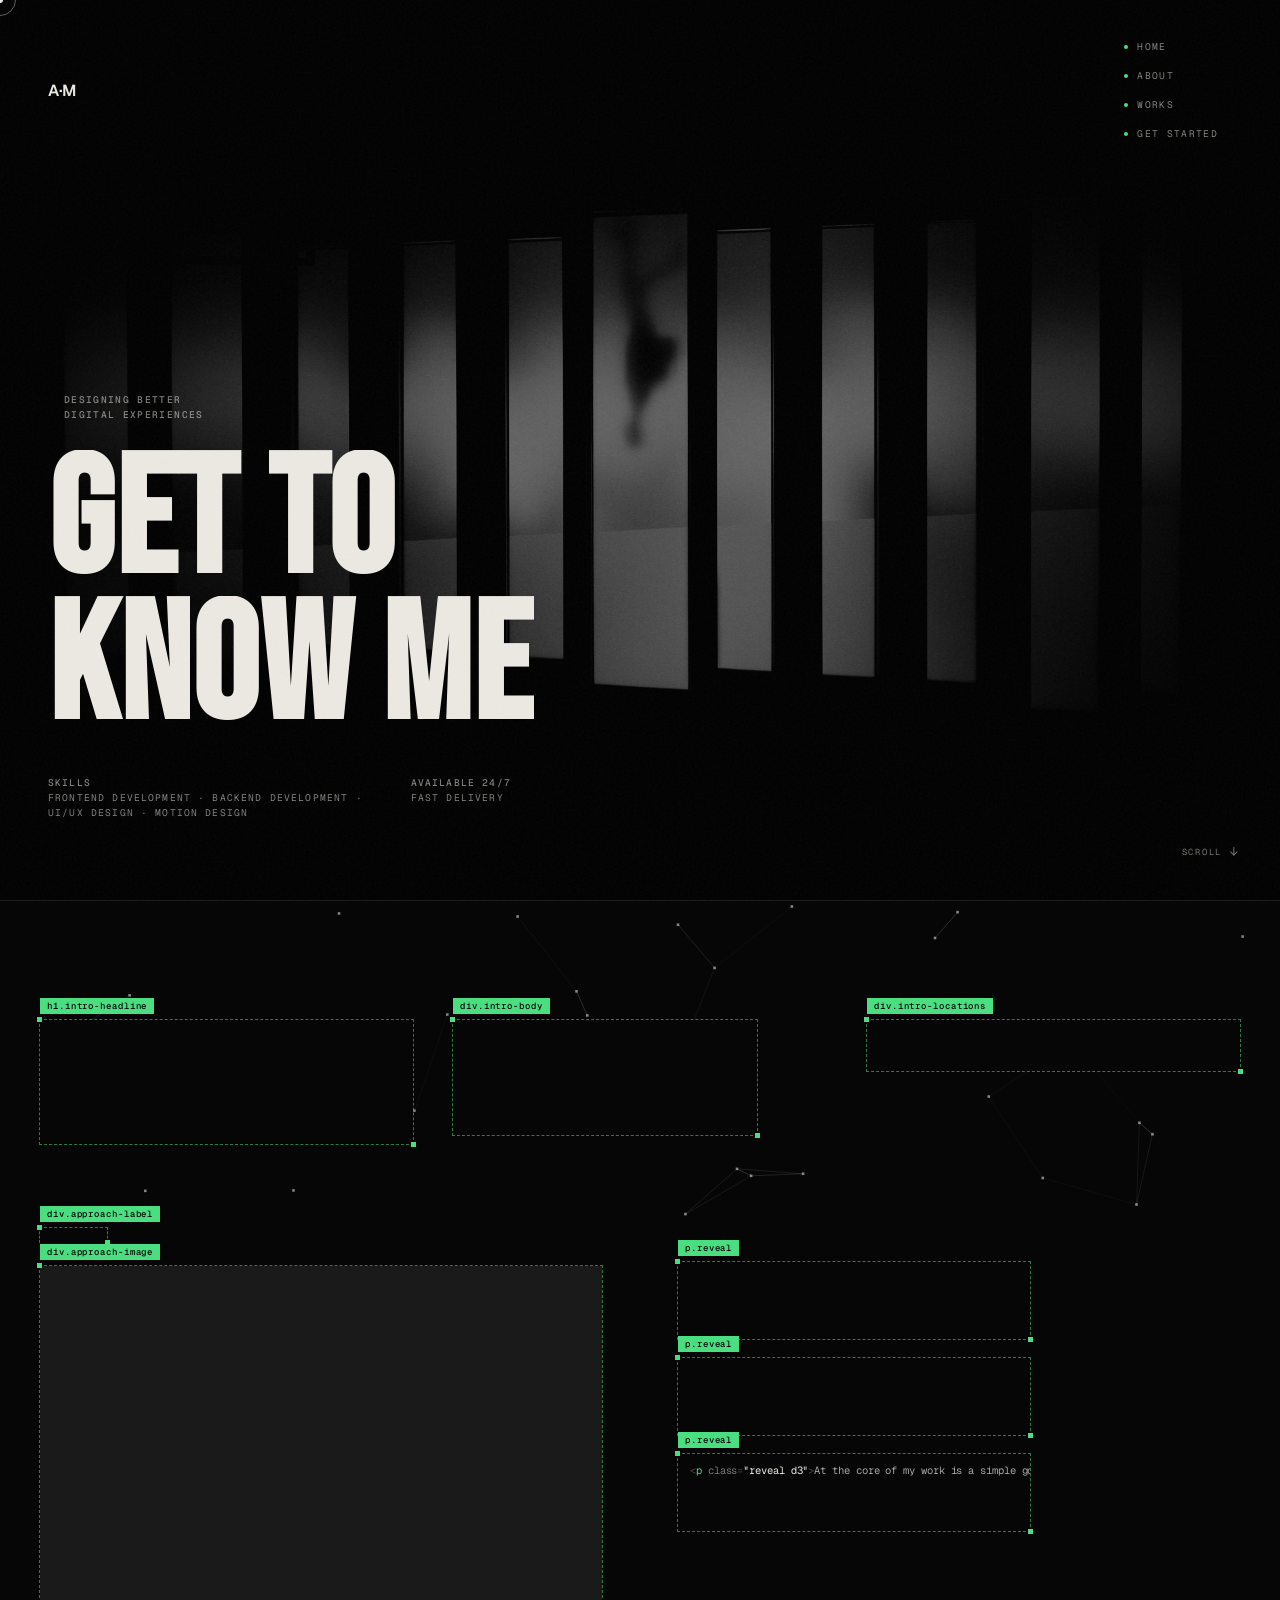
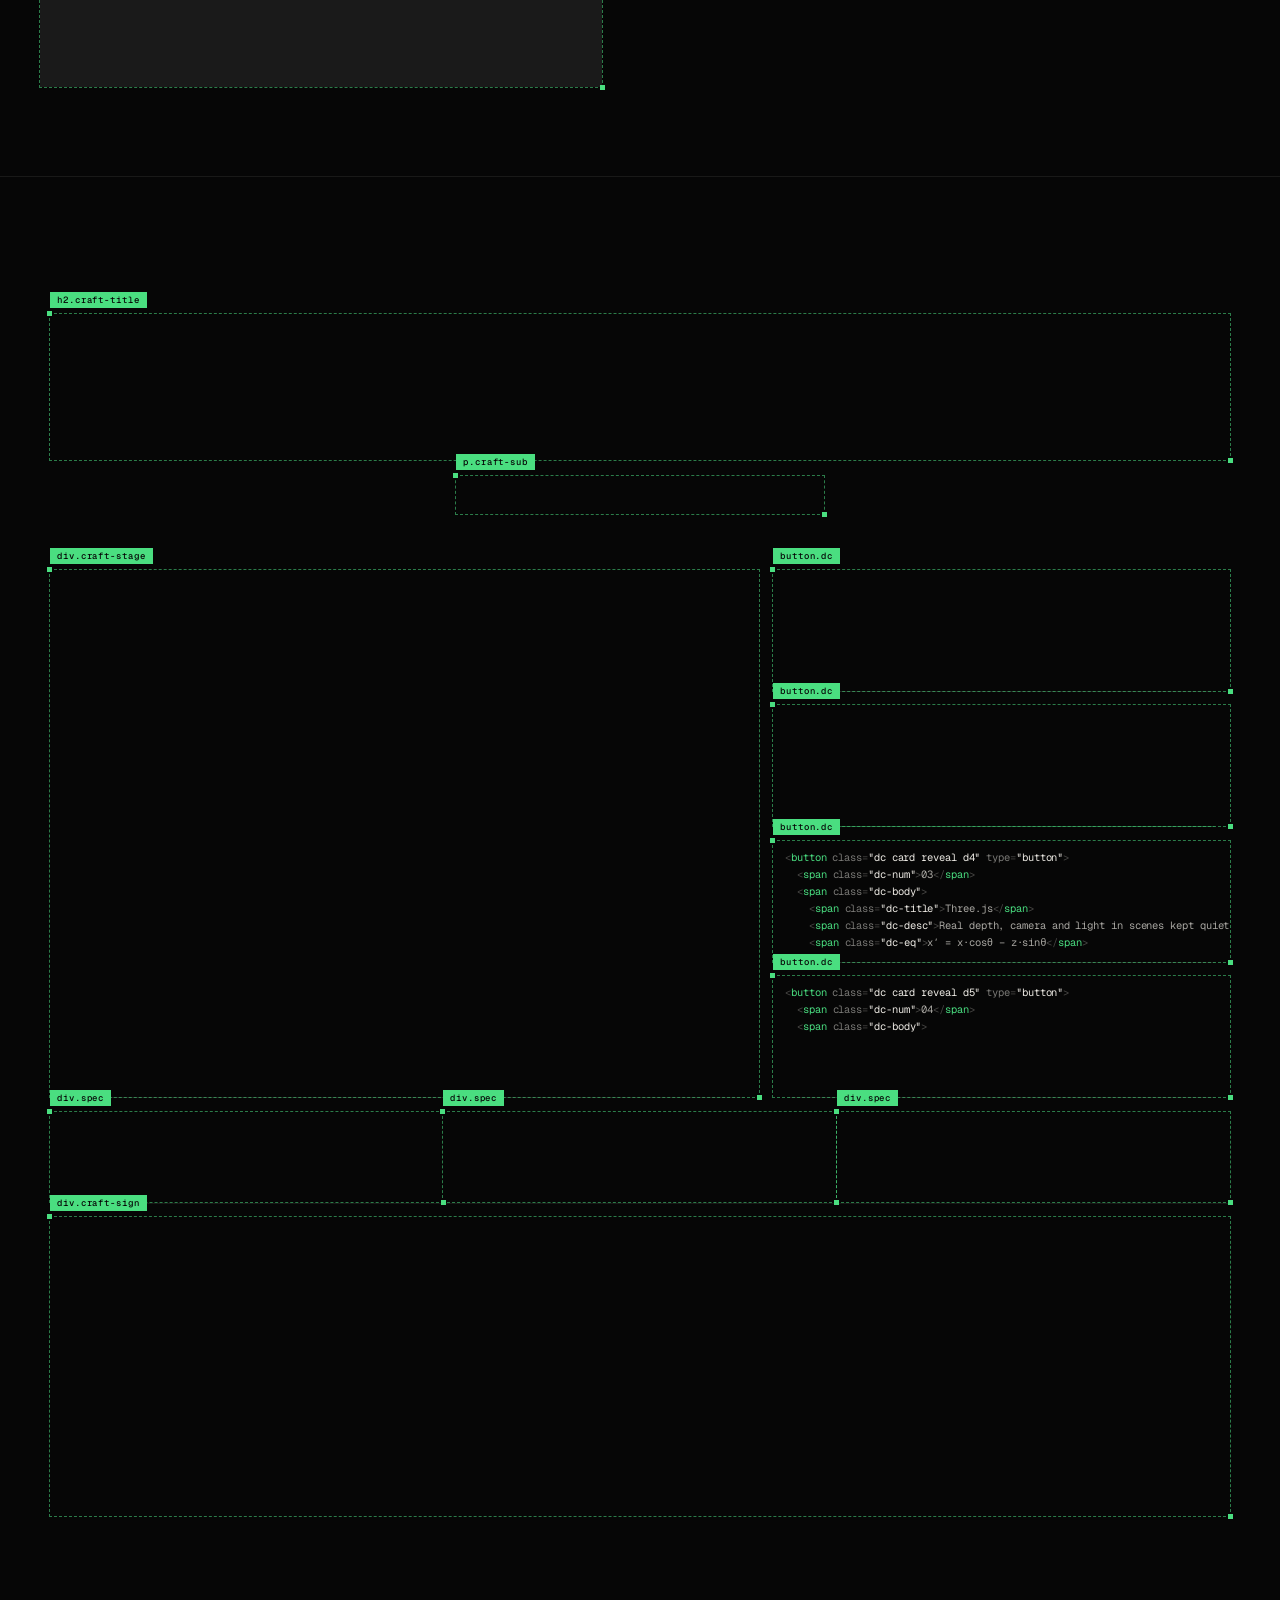
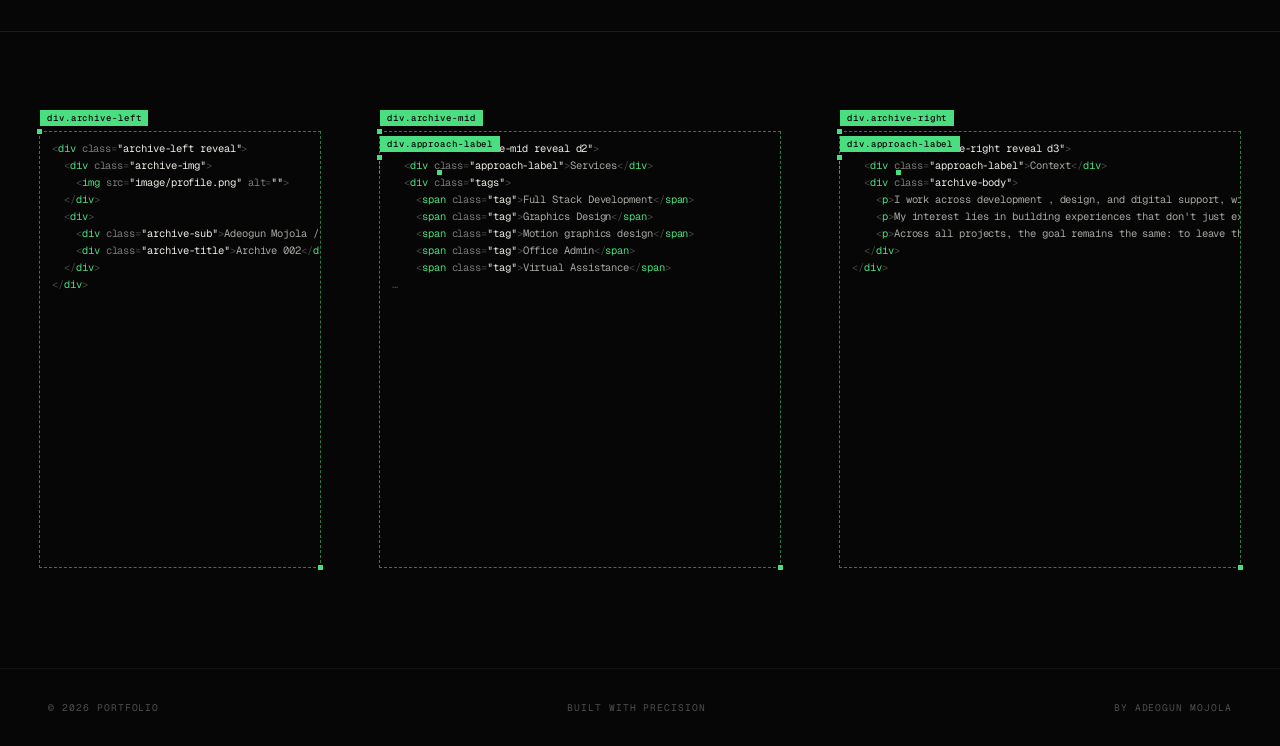
==== commit 35e3d3a4: "modify site animation" ====
--- a/about.html
+++ b/about.html
@@ -5,54 +5,59 @@
     <meta name="viewport" content="width=device-width, initial-scale=1.0" />
     <title>A·M — About</title>
     <link rel="preconnect" href="https://fonts.googleapis.com" />
+    <link rel="preconnect" href="https://fonts.gstatic.com" crossorigin />
     <link
       rel="shortcut icon"
       href="image/Untitled design (1).png"
       type="image/x-icon"
     />
     <link
-      href="https://fonts.googleapis.com/css2?family=Bebas+Neue&family=Cormorant+Garamond:ital,wght@0,300;0,400;0,500;1,300;1,400&family=DM+Mono:wght@300;400&display=swap"
+      href="https://fonts.googleapis.com/css2?family=Bebas+Neue&family=Geist:wght@300;400;500&family=Geist+Mono:wght@300;400;500&family=Inter:wght@300;400;500&family=DM+Mono:wght@300;400&display=swap"
       rel="stylesheet"
     />
     <link rel="stylesheet" href="about.css" />
     <link rel="stylesheet" href="particles.css" />
+    <link rel="stylesheet" href="style.css" />
     <style>
       :root {
-        --black: #060606;
-        --white: #ece9e3;
-        --mono: "DM Mono", monospace;
-        --display: "Bebas Neue", sans-serif;
-        --serif: "Cormorant Garamond", serif;
         --accent: rgba(236, 233, 227, 0.06);
         --border: rgba(236, 233, 227, 0.07);
       }
-      *,
-      *::before,
-      *::after {
-        margin: 0;
-        padding: 0;
-        box-sizing: border-box;
+
+      /* Header, nav, mobile menu, footer, fonts and base styles now come from style.css.
+         The rules below only undo style.css rules that are meant for the home page. */
+      #site-header {
+        opacity: 1;
+      }
+      #hero-canvas {
+        position: static;
+        inset: auto;
+        z-index: auto;
+        background: transparent;
+        pointer-events: auto;
+      }
+      .hero-scroll {
+        display: flex;
+        flex-direction: row;
+        writing-mode: horizontal-tb;
+        color: var(--white);
+      }
+      .hero-scroll::after {
+        width: auto;
+        height: auto;
+        background: none;
+        animation: none;
+      }
+      .meta-item {
+        margin-left: 0;
       }
       html {
         scroll-behavior: auto;
       }
-      body {
-        background: var(--black);
-        color: var(--white);
-        font-family: var(--mono);
-        overflow-x: hidden;
-        cursor: none;
-      }
-      body::-webkit-scrollbar {
-        display: none;
-      }
-      body::after {
-        content: "";
-        position: fixed;
-        inset: 0;
-        background-image: url("data:image/svg+xml,%3Csvg viewBox='0 0 512 512' xmlns='http://www.w3.org/2000/svg'%3E%3Cfilter id='n'%3E%3CfeTurbulence type='fractalNoise' baseFrequency='.75' numOctaves='4' stitchTiles='stitch'/%3E%3C/filter%3E%3Crect width='100%25' height='100%25' filter='url(%23n)' opacity='.035'/%3E%3C/svg%3E");
-        pointer-events: none;
-        z-index: 9997;
+
+      /* no italics anywhere */
+      em {
+        font-style: normal;
       }
 
       /* ── CURSOR ── */
@@ -124,233 +129,6 @@
         transition: width 0.05s linear;
       }
 
-      /* ── HEADER ── */
-      #site-header {
-        position: fixed;
-        top: 0;
-        left: 0;
-        right: 0;
-        padding: 1.6rem 3rem;
-        display: flex;
-        justify-content: space-between;
-        align-items: center;
-        z-index: 200;
-        transition:
-          transform 0.5s cubic-bezier(0.16, 1, 0.3, 1),
-          opacity 0.4s;
-      }
-      #site-header.hidden {
-        transform: translateY(-100%);
-      }
-
-      .logo {
-        font-family: var(--serif);
-        font-weight: 300;
-        font-style: italic;
-        font-size: 1.4rem;
-        letter-spacing: 0.1em;
-        color: var(--white);
-      }
-      .logo-dot {
-        color: rgba(236, 233, 227, 0.3);
-      }
-
-      .site-nav {
-        display: flex;
-        align-items: center;
-        gap: 0.25rem;
-        flex-direction: column;
-      }
-      .avail-pill {
-        display: flex;
-
-        align-items: center;
-        gap: 0.6rem;
-        padding: 8px 14px;
-        color: #ddd;
-        text-decoration: none;
-        font-size: 1rem;
-        text-transform: uppercase;
-        font-family: var(--display);
-        transition: color 0.2s;
-      }
-      .avail-pill:hover {
-        color: #4ade80;
-      }
-      .avail-pill .pulse {
-        width: 6px;
-        height: 6px;
-        border-radius: 50%;
-        background: #4ade80;
-        animation: blink 2.2s infinite ease-in-out;
-      }
-      @keyframes blink {
-        0%,
-        100% {
-          opacity: 1;
-        }
-        50% {
-          opacity: 0.15;
-        }
-      }
-
-      /* ── MOBILE MENU TOGGLE ── */
-      .menu-toggle {
-        display: none;
-        position: relative;
-        z-index: 300;
-        width: 44px;
-        height: 44px;
-        background: none;
-        border: none;
-        cursor: pointer;
-        flex-direction: column;
-        align-items: center;
-        justify-content: center;
-        gap: 6px;
-      }
-      .menu-toggle .bar {
-        display: block;
-        width: 24px;
-        height: 1px;
-        background: var(--white);
-        transition:
-          transform 0.4s cubic-bezier(0.16, 1, 0.3, 1),
-          opacity 0.3s ease;
-      }
-      body.menu-open .menu-toggle .bar:nth-child(1) {
-        transform: translateY(7px) rotate(45deg);
-      }
-      body.menu-open .menu-toggle .bar:nth-child(2) {
-        opacity: 0;
-      }
-      body.menu-open .menu-toggle .bar:nth-child(3) {
-        transform: translateY(-7px) rotate(-45deg);
-      }
-
-      /* ── MOBILE NAV ── */
-      #mobile-nav {
-        position: fixed;
-        inset: 0;
-        z-index: 250;
-        background: rgba(6, 6, 6, 0.98);
-        backdrop-filter: blur(20px);
-        display: flex;
-        flex-direction: column;
-        justify-content: center;
-        padding: 0 3rem;
-        opacity: 0;
-        pointer-events: none;
-        transition: opacity 0.45s ease;
-      }
-      .mobile-close {
-        position: absolute;
-        top: 2rem;
-        right: 2rem;
-        width: 48px;
-        height: 48px;
-        border: none;
-        background: transparent;
-        cursor: pointer;
-        z-index: 260;
-      }
-      .mobile-close span {
-        position: absolute;
-        top: 50%;
-        left: 50%;
-        width: 28px;
-        height: 1px;
-        background: var(--white);
-        transform-origin: center;
-      }
-      .mobile-close span:first-child {
-        transform: translate(-50%, -50%) rotate(45deg);
-      }
-      .mobile-close span:last-child {
-        transform: translate(-50%, -50%) rotate(-45deg);
-      }
-      .mobile-close:hover {
-        transform: rotate(90deg);
-        transition: transform 0.35s ease;
-      }
-      body.menu-open #mobile-nav {
-        opacity: 1;
-        pointer-events: auto;
-      }
-
-      .mobile-nav-list {
-        list-style: none;
-        display: flex;
-        flex-direction: column;
-        gap: 0.5rem;
-      }
-      .mobile-nav-list li {
-        overflow: hidden;
-      }
-      .mobile-nav-list a {
-        display: inline-block;
-        font-family: var(--display);
-        font-size: clamp(2.4rem, 10vw, 4rem);
-        letter-spacing: 0.02em;
-        text-transform: uppercase;
-        color: var(--white);
-        text-decoration: none;
-        transform: translateY(110%);
-        transition: transform 0.6s cubic-bezier(0.16, 1, 0.3, 1);
-        padding: 0.4rem 0;
-      }
-      body.menu-open .mobile-nav-list a {
-        transform: translateY(0);
-      }
-      .mobile-nav-list li:nth-child(1) a {
-        transition-delay: 0.05s;
-      }
-      .mobile-nav-list li:nth-child(2) a {
-        transition-delay: 0.1s;
-      }
-      .mobile-nav-list li:nth-child(3) a {
-        transition-delay: 0.15s;
-      }
-      .mobile-nav-list li:nth-child(4) a {
-        transition-delay: 0.2s;
-      }
-
-      .mobile-nav-foot {
-        margin-top: 4rem;
-        display: flex;
-        flex-direction: column;
-        gap: 0.6rem;
-        font-size: 0.7rem;
-        letter-spacing: 0.2em;
-        text-transform: uppercase;
-        color: rgba(236, 233, 227, 0.3);
-      }
-      .mobile-nav-foot a {
-        color: rgba(236, 233, 227, 0.5);
-        text-decoration: none;
-      }
-
-      .mobile-nav-list a {
-        display: inline-block;
-        font-family: var(--display);
-        font-size: clamp(2.4rem, 10vw, 4rem);
-        letter-spacing: 0.02em;
-        text-transform: uppercase;
-        color: var(--white);
-        text-decoration: none;
-        transform: translateY(110%);
-        transition:
-          transform 0.6s cubic-bezier(0.16, 1, 0.3, 1),
-          color 0.3s ease;
-        padding: 0.4rem 0;
-      }
-
-      .mobile-nav-list a:hover,
-      .mobile-nav-list a:focus,
-      .mobile-nav-list a:active {
-        color: #4ade80;
-      }
-
       /* ── HERO ── */
       .hero {
         position: relative;
@@ -371,14 +149,14 @@
       }
 
       .meta-item {
-        font-size: 0.75rem;
-
+        font-size: var(--t-micro);
         text-transform: uppercase;
-        color: rgba(255, 255, 255, 0.587);
-        line-height: 1.4;
+        color: var(--g2);
+        line-height: 1.6;
         overflow: hidden;
-        font-family: var(--mono);
-        letter-spacing: 0.2em;
+        font-family: var(--ui-mono);
+        letter-spacing: 0.12em;
+        font-weight: 500;
       }
 
       .meta-item span {
@@ -387,18 +165,19 @@
 
       .meta-item strong {
         font-weight: 400;
-        color: rgba(255, 255, 255, 0.587);
-        font-family: var(--mono);
+        color: var(--g2);
+        font-family: var(--ui-mono);
       }
 
       .hero-meta2 span {
-        font-family: var(--mono);
-        font-size: 0.82rem;
+        font-family: var(--ui-mono);
+        font-size: var(--t-micro);
         text-transform: uppercase;
-        color: rgba(255, 255, 255, 0.587);
+        color: var(--g2);
         padding-bottom: 1.7rem;
         padding-left: 1rem;
-        letter-spacing: 0.2em;
+        letter-spacing: 0.14em;
+        font-weight: 500;
       }
       #hero-canvas {
         display: block;
@@ -413,12 +192,13 @@
         padding-left: clamp(1.2rem, 5vw, 3rem);
         pointer-events: none;
         z-index: 25;
-        font-weight: 900;
-        font-family: var(--display);
+        font-weight: 700;
+        font-family: var(--hero);
         font-size: clamp(5.5rem, 13vw, 12rem);
+        letter-spacing: 0.01em;
+        text-transform: uppercase;
         padding-bottom: 6rem;
         line-height: 0.88;
-
         color: var(--white);
       }
       .hero-name-line {
@@ -448,8 +228,8 @@
         position: absolute;
         bottom: 40px;
         right: 40px;
-        font-family: "DM Mono", monospace;
-        font-size: 0.6rem;
+        font-family: var(--ui-mono);
+        font-size: 0.55rem;
         letter-spacing: 0.2em;
         text-transform: uppercase;
         opacity: 0.5;
@@ -499,19 +279,21 @@
       }
       .intro-headline {
         grid-column: 1;
-        font-family: "Cormorant Garamond", serif;
-        font-size: clamp(22px, 3.5vw, 52px);
-        font-weight: 400;
-        line-height: 1.1;
-        letter-spacing: -0.02em;
+        font-family: var(--sans);
+        font-size: clamp(1.6rem, 3vw, 2.6rem);
+        font-weight: 600;
+        line-height: 1.08;
+        letter-spacing: -0.045em;
+        text-transform: capitalize;
+        color: var(--white);
       }
       .intro-body {
         grid-column: 2;
-        font-family: "Cormorant Garamond", serif;
-        font-size: clamp(0.9rem, 1.5vw, 1rem);
-        line-height: 1.75;
-        opacity: 0.7;
-        max-width: 380px;
+        font-family: var(--sans);
+        font-size: var(--t-body);
+        line-height: 1.5;
+        color: var(--g2);
+        max-width: 38ch;
       }
       .intro-locations {
         grid-column: 3;
@@ -526,15 +308,16 @@
         gap: 12px;
       }
       .intro-loc-item span.slash {
-        font-family: "DM Mono", monospace;
-        font-size: 0.7rem;
+        font-family: var(--ui-mono);
+        font-size: var(--t-micro);
         opacity: 0.4;
       }
       .intro-loc-item span.loc {
-        font-family: "DM Mono", monospace;
-        font-size: 0.7rem;
-        letter-spacing: 0.1em;
+        font-family: var(--ui-mono);
+        font-size: var(--t-micro);
+        letter-spacing: 0.14em;
         text-transform: uppercase;
+        color: var(--g2);
       }
 
       /* ── APPROACH ── */
@@ -545,13 +328,28 @@
         gap: clamp(30px, 6vw, 80px);
         align-items: start;
       }
+
+      /* small section labels with a coloured dot */
       .approach-label {
-        font-family: "DM Mono", monospace;
-        font-size: 0.6rem;
-        letter-spacing: 0.2em;
-        text-transform: uppercase;
-        opacity: 0.4;
+        display: inline-flex;
+        align-items: center;
+        gap: 0.55rem;
+        font-family: var(--sans);
+        font-size: var(--t-small);
+        font-weight: 500;
+        letter-spacing: 0;
+        text-transform: none;
+        color: var(--g1);
+        opacity: 1;
         margin-bottom: 24px;
+      }
+      .approach-label::before {
+        content: "";
+        width: 6px;
+        height: 6px;
+        border-radius: 50%;
+        background: #4ade80;
+        flex-shrink: 0;
       }
       .approach-image {
         width: 100%;
@@ -572,8 +370,8 @@
         transform: scale(1.04);
       }
       .approach-caption {
-        font-family: "DM Mono", monospace;
-        font-size: 0.6rem;
+        font-family: var(--ui-mono);
+        font-size: var(--t-micro);
         letter-spacing: 0.1em;
         opacity: 0.4;
         margin-top: 12px;
@@ -584,10 +382,11 @@
         padding-top: 40px;
       }
       .approach-text p {
-        font-size: clamp(0.85rem, 1.5vw, 1rem);
-        line-height: 1.8;
-        opacity: 0.7;
-        margin-bottom: 24px;
+        font-size: var(--t-body);
+        line-height: 1.5;
+        color: var(--g2);
+        max-width: 44ch;
+        margin-bottom: 1.2rem;
       }
 
       /* ── CRAFT: centered header + bento cards ── */
@@ -604,7 +403,6 @@
         position: relative;
         max-width: 1180px;
         margin: 0 auto;
-        position: relative;
         z-index: 1;
       }
 
@@ -620,9 +418,9 @@
         border: 1px solid rgba(236, 233, 227, 0.12);
         border-radius: 999px;
         background: rgba(236, 233, 227, 0.03);
-        font-family: var(--mono);
-        font-size: 0.6rem;
-        letter-spacing: 0.28em;
+        font-family: var(--ui-mono);
+        font-size: var(--t-micro);
+        letter-spacing: 0.14em;
         text-transform: uppercase;
         color: rgba(236, 233, 227, 0.6);
       }
@@ -634,27 +432,28 @@
         animation: blink 2.2s infinite ease-in-out;
       }
       .craft-title {
-        font-family: var(--display);
-        font-weight: 400;
-        font-size: clamp(2.6rem, 7vw, 5.5rem);
+        font-family: var(--sans);
+        font-weight: 600;
+        font-size: clamp(2.2rem, 6vw, 4.8rem);
         line-height: 0.95;
+        letter-spacing: -0.055em;
+        text-transform: capitalize;
         margin: 1.4rem 0 1rem;
         color: var(--white);
       }
       .craft-title em {
-        font-family: var(--serif);
-        font-style: italic;
-        font-weight: 300;
-        text-transform: none;
-        color: rgba(236, 233, 227, 0.55);
+        font-family: var(--sans);
+        font-style: normal;
+        font-weight: 600;
+        color: var(--g3);
       }
       .craft-sub {
-        font-family: var(--serif);
-        font-size: clamp(1rem, 1.6vw, 1.15rem);
-        line-height: 1.7;
-        max-width: 520px;
+        font-family: var(--sans);
+        font-size: var(--t-body);
+        line-height: 1.5;
+        max-width: 46ch;
         margin: 0 auto;
-        opacity: 0.6;
+        color: var(--g2);
       }
 
       /* shared card look */
@@ -701,9 +500,9 @@
         pointer-events: none;
       }
       .stage-tag {
-        font-family: var(--mono);
-        font-size: 0.6rem;
-        letter-spacing: 0.28em;
+        font-family: var(--ui-mono);
+        font-size: var(--t-micro);
+        letter-spacing: 0.14em;
         text-transform: uppercase;
         color: rgba(236, 233, 227, 0.35);
       }
@@ -711,10 +510,13 @@
         position: absolute;
         left: 1.4rem;
         bottom: 2.6rem;
-        font-family: var(--display);
-        font-size: clamp(2.8rem, 6vw, 5.5rem);
-        line-height: 0.88;
-        color: var(--white);
+        font-family: var(--sans);
+        font-weight: 600;
+        font-size: clamp(2.4rem, 5vw, 4.5rem);
+        letter-spacing: -0.055em;
+        text-transform: capitalize;
+        line-height: 0.9;
+        color: var(--g1);
         pointer-events: none;
       }
       #craftfx .craft-word.swap {
@@ -735,8 +537,9 @@
         left: 1.4rem;
         bottom: 1.1rem;
         margin: 0;
-        font-size: 0.6rem;
-        letter-spacing: 0.28em;
+        font-family: var(--ui-mono);
+        font-size: var(--t-micro);
+        letter-spacing: 0.14em;
         text-transform: uppercase;
         color: rgba(236, 233, 227, 0.3);
         pointer-events: none;
@@ -768,9 +571,9 @@
         border-color: rgba(236, 233, 227, 0.2);
       }
       .dc-num {
-        font-family: var(--mono);
-        font-size: 0.65rem;
-        letter-spacing: 0.2em;
+        font-family: var(--ui-mono);
+        font-size: var(--t-micro);
+        letter-spacing: 0.14em;
         color: rgba(236, 233, 227, 0.35);
         transition: color 0.3s;
       }
@@ -780,20 +583,22 @@
         gap: 0.3rem;
       }
       .dc-title {
-        font-family: var(--display);
-        font-size: 1.8rem;
-        letter-spacing: 0.03em;
+        font-family: var(--sans);
+        font-weight: 600;
+        font-size: 1.3rem;
+        letter-spacing: -0.035em;
+        text-transform: capitalize;
         line-height: 1;
         color: var(--white);
       }
       .dc-desc {
-        font-family: var(--serif);
-        font-size: 0.98rem;
+        font-family: var(--sans);
+        font-size: 0.75rem;
         line-height: 1.5;
-        opacity: 0.6;
+        color: var(--g2);
       }
       .dc-arrow {
-        font-family: var(--mono);
+        font-family: var(--ui-mono);
         color: rgba(236, 233, 227, 0.3);
         transition:
           color 0.3s,
@@ -885,9 +690,9 @@
       /* formulas */
       .dc-eq {
         margin-top: 0.35rem;
-        font-family: var(--mono);
-        font-size: 0.62rem;
-        letter-spacing: 0.12em;
+        font-family: var(--ui-mono);
+        font-size: 0.58rem;
+        letter-spacing: 0.1em;
         color: rgba(236, 233, 227, 0.35);
         transition: color 0.3s;
       }
@@ -899,9 +704,9 @@
         right: 1.4rem;
         bottom: 1.1rem;
         margin: 0;
-        font-family: var(--mono);
-        font-size: 0.7rem;
-        letter-spacing: 0.14em;
+        font-family: var(--ui-mono);
+        font-size: 0.65rem;
+        letter-spacing: 0.1em;
         color: #4ade80;
         pointer-events: none;
       }
@@ -925,16 +730,18 @@
         border-left: 1px solid rgba(236, 233, 227, 0.08);
       }
       .spec-k {
-        font-family: var(--display);
-        font-size: 1.6rem;
-        letter-spacing: 0.04em;
+        font-family: var(--sans);
+        font-weight: 600;
+        font-size: 1.2rem;
+        letter-spacing: -0.035em;
+        text-transform: capitalize;
         line-height: 1;
       }
       .spec-v {
-        font-family: var(--serif);
-        font-size: 0.98rem;
+        font-family: var(--sans);
+        font-size: 0.75rem;
         line-height: 1.5;
-        opacity: 0.6;
+        color: var(--g2);
       }
 
       @media (max-width: 900px) {
@@ -980,18 +787,19 @@
         position: absolute;
         bottom: 16px;
         left: 20px;
-        font-family: "bebas neue", monospace;
+        font-family: var(--sans);
+        font-weight: 600;
         font-size: clamp(1.4rem, 4vw, 2.6rem);
-        letter-spacing: 0.1em;
-        text-transform: uppercase;
+        letter-spacing: -0.05em;
+        text-transform: capitalize;
         color: #ffffff;
       }
       .img-card-num {
         position: absolute;
         bottom: 16px;
         right: 20px;
-        font-family: "DM Mono", monospace;
-        font-size: 0.6rem;
+        font-family: var(--ui-mono);
+        font-size: var(--t-micro);
         opacity: 0.3;
       }
 
@@ -1021,9 +829,11 @@
         pointer-events: none;
       }
       .statement-word {
-        font-family: "Bebas Neue", sans-serif;
+        font-family: var(--sans);
+        font-weight: 600;
         font-size: clamp(20px, 4.5vw, 80px);
-        letter-spacing: 0.05em;
+        letter-spacing: -0.05em;
+        text-transform: capitalize;
         color: var(--white);
       }
       .statement .dot {
@@ -1072,9 +882,9 @@
         position: absolute;
         left: clamp(1.2rem, 5vw, 40px);
         bottom: 1.4rem;
-        font-family: "DM Mono", monospace;
-        font-size: 0.6rem;
-        letter-spacing: 0.3em;
+        font-family: var(--ui-mono);
+        font-size: var(--t-micro);
+        letter-spacing: 0.14em;
         text-transform: uppercase;
         color: rgba(236, 233, 227, 0.3);
         pointer-events: none;
@@ -1103,16 +913,17 @@
         opacity: 0.8;
       }
       .archive-sub {
-        font-family: "DM Mono", monospace;
-        font-size: 0.6rem;
+        font-family: var(--ui-mono);
+        font-size: var(--t-micro);
         letter-spacing: 0.12em;
         text-transform: uppercase;
         opacity: 0.4;
       }
       .archive-title {
-        font-family: "Cormorant Garamond", serif;
-        font-size: 1.3rem;
-        font-weight: 400;
+        font-family: var(--sans);
+        font-size: 1.1rem;
+        font-weight: 600;
+        letter-spacing: -0.03em;
         margin-top: 6px;
         line-height: 1.3;
       }
@@ -1126,8 +937,8 @@
         margin-bottom: 32px;
       }
       .tag {
-        font-family: "DM Mono", monospace;
-        font-size: 0.6rem;
+        font-family: var(--ui-mono);
+        font-size: var(--t-micro);
         letter-spacing: 0.1em;
         text-transform: uppercase;
         opacity: 0.5;
@@ -1135,39 +946,23 @@
         border-bottom: 1px solid rgba(236, 233, 227, 0.2);
       }
       .archive-body {
-        font-size: clamp(0.85rem, 1.5vw, 1rem);
-        line-height: 1.8;
-        opacity: 0.7;
+        font-size: var(--t-body);
+        line-height: 1.5;
+        color: var(--g2);
       }
       .archive-body p {
-        margin-bottom: 20px;
+        margin-bottom: 1.2rem;
+        max-width: 44ch;
       }
       .archive-right {
         padding-top: 20px;
       }
       .archive-right p {
-        font-size: clamp(0.85rem, 1.5vw, 1rem);
-        line-height: 1.8;
-        opacity: 0.65;
-        margin-bottom: 20px;
-      }
-
-      /* ── FOOTER ── */
-      footer {
-        position: relative;
-        z-index: 2;
-        padding: 2rem clamp(1.2rem, 5vw, 3rem);
-        display: flex;
-        justify-content: space-between;
-        align-items: center;
-        flex-wrap: wrap;
-        gap: 0.5rem;
-        border-top: 1px solid rgba(236, 233, 227, 0.04);
-        font-size: 0.7rem;
-        letter-spacing: 0.22em;
-        text-transform: uppercase;
-        color: rgba(236, 233, 227, 0.642);
-        background: var(--black);
+        font-size: var(--t-body);
+        line-height: 1.5;
+        color: var(--g2);
+        margin-bottom: 1.2rem;
+        max-width: 44ch;
       }
 
       /* ── REVEAL ── */
@@ -1221,8 +1016,8 @@
         display: flex;
         align-items: center;
         justify-content: center;
-        font-family: "DM Mono", monospace;
-        font-size: 0.6rem;
+        font-family: var(--ui-mono);
+        font-size: var(--t-micro);
         color: rgba(236, 233, 227, 0.2);
         letter-spacing: 0.1em;
         text-transform: uppercase;
@@ -1234,17 +1029,6 @@
 
       /* ── TABLET (≤900px) ── */
       @media (max-width: 900px) {
-        #site-header {
-          padding: 1.4rem 2rem;
-        }
-
-        .site-nav {
-          display: none;
-        }
-        .menu-toggle {
-          display: flex;
-        }
-
         /* Intro: 2-column, locations drop to full row */
         .intro {
           grid-template-columns: 1fr 1fr;
@@ -1293,11 +1077,8 @@
 
       /* ── MOBILE (≤640px) ── */
       @media (max-width: 640px) {
-        #site-header {
-          padding: 1.2rem 1.2rem;
-        }
-        body {
-          cursor: auto;
+        :root {
+          --t-big: clamp(2.8rem, 15vw, 4.5rem);
         }
         #cursor {
           display: none;
@@ -1385,41 +1166,12 @@
           display: flex;
           flex-direction: column;
         }
-
-        /* Footer */
-
-        footer {
-          text-align: center;
-          justify-content: center;
-        }
-
-        /* Mobile nav padding */
-        #mobile-nav {
-          padding: 0 1.5rem;
-        }
       }
 
       /* ── MOBILE / TABLET POLISH ───────────────────────────── */
       @media (max-width: 768px) {
-        body {
-          cursor: auto;
-        }
-
         #cursor {
           display: none;
-        }
-
-        #site-header {
-          padding: 1rem 1.1rem;
-        }
-
-        .logo {
-          font-size: 1.15rem;
-        }
-
-        .menu-toggle {
-          width: 40px;
-          height: 40px;
         }
 
         /* HERO */
@@ -1453,18 +1205,18 @@
         .hero-meta2 {
           margin-bottom: 1rem;
           max-width: 100%;
-          font-family: var(--mono);
+          font-family: var(--ui-mono);
         }
 
         .hero-meta2 span {
           padding-left: 0;
           padding-bottom: 0.8rem;
-          font-size: 0.68rem;
+          font-size: 0.6rem;
           line-height: 1.6;
-          letter-spacing: 0.16em;
+          letter-spacing: 0.14em;
           display: block;
           max-width: 100%;
-          font-family: var(--mono);
+          font-family: var(--ui-mono);
         }
 
         .hero-meta {
@@ -1478,21 +1230,21 @@
         }
 
         .meta-item {
-          letter-spacing: 0.14em;
+          letter-spacing: 0.12em;
           line-height: 1.5;
-          font-family: var(--mono);
+          font-family: var(--ui-mono);
         }
 
         .meta-item span:last-child {
           margin-top: 0.3rem;
-          font-size: 0.8rem;
+          font-size: 0.65rem;
         }
 
         .meta-item strong {
           display: block;
           line-height: 1.6;
-          font-family: var(--mono);
-          font-size: 0.8rem;
+          font-family: var(--ui-mono);
+          font-size: 0.65rem;
         }
 
         .hero-scroll {
@@ -1519,15 +1271,15 @@
 
         .intro-headline {
           grid-column: 1;
-          font-size: clamp(2rem, 9vw, 2.8rem);
+          font-size: clamp(1.8rem, 8vw, 2.4rem);
           line-height: 1.05;
         }
 
         .intro-body {
           grid-column: 1;
           max-width: 100%;
-          font-size: 0.98rem;
-          line-height: 1.75;
+          font-size: 0.85rem;
+          line-height: 1.55;
         }
 
         .intro-locations {
@@ -1548,8 +1300,9 @@
         }
 
         .approach-text p {
-          font-size: 0.96rem;
-          line-height: 1.8;
+          font-size: 0.85rem;
+          line-height: 1.55;
+          max-width: 100%;
         }
 
         .approach-image {
@@ -1646,14 +1399,15 @@
         }
 
         .archive-title {
-          font-size: 1.15rem;
+          font-size: 1rem;
         }
 
         .archive-body,
         .archive-right p,
         .archive-body p {
-          font-size: 0.96rem;
-          line-height: 1.8;
+          font-size: 0.85rem;
+          line-height: 1.55;
+          max-width: 100%;
         }
 
         .tags {
@@ -1664,27 +1418,6 @@
         .tag {
           font-size: 0.58rem;
           line-height: 1.4;
-        }
-
-        /* FOOTER */
-
-        footer {
-          text-align: center;
-          justify-content: center;
-        }
-
-        /* MOBILE NAV */
-        #mobile-nav {
-          padding: 0 1.25rem;
-        }
-
-        .mobile-close {
-          top: 1.2rem;
-          right: 1rem;
-        }
-
-        .mobile-nav-foot {
-          margin-top: 2.5rem;
         }
       }
 
@@ -1697,12 +1430,12 @@
 
         .hero-meta2 span,
         .meta-item {
-          font-size: 0.62rem;
-          letter-spacing: 0.12em;
+          font-size: 0.58rem;
+          letter-spacing: 0.1em;
         }
 
         .intro-headline {
-          font-size: clamp(1.8rem, 10vw, 2.3rem);
+          font-size: clamp(1.6rem, 9vw, 2rem);
         }
 
         .statement-word {
@@ -1723,6 +1456,7 @@
 
     <header id="site-header">
       <div class="logo">A<span class="logo-dot">·</span>M</div>
+
       <nav class="site-nav">
         <a href="index.html" class="avail-pill"
           ><span class="pulse"></span>Home</a
@@ -1730,27 +1464,30 @@
         <a href="about.html" class="avail-pill"
           ><span class="pulse"></span>About</a
         >
-        <a href="services.html" class="avail-pill"
+        <a href="Works.html" class="avail-pill"
           ><span class="pulse"></span>Works</a
         >
         <a href="contact.html" class="avail-pill"
           ><span class="pulse"></span>Get Started</a
         >
       </nav>
+
       <button class="menu-toggle" id="menu-toggle" aria-label="Toggle menu">
-        <span class="bar"></span><span class="bar"></span
-        ><span class="bar"></span>
+        <span class="bar"></span>
+        <span class="bar"></span>
+        <span class="bar"></span>
       </button>
     </header>
 
     <nav id="mobile-nav">
       <button class="mobile-close" id="mobile-close" aria-label="Close menu">
-        <span></span><span></span>
+        <span></span>
+        <span></span>
       </button>
       <ul class="mobile-nav-list">
         <li><a href="index.html">Home</a></li>
-        <li><a href="about.html">About</a></li>
-        <li><a href="services.html">Works</a></li>
+        <li><a href="about.html"> About</a></li>
+        <li><a href="works.html">Works</a></li>
         <li><a href="contact.html">Get Started</a></li>
       </ul>
     </nav>
@@ -2392,5 +2129,6 @@
     </script>
     <script src="about.js"></script>
     <script src="particles-fx.js" defer></script>
+    <script src="codelive.js" defer></script>
   </body>
 </html>
--- a/style.css
+++ b/style.css
@@ -0,0 +1,2238 @@
+/* =============================================
+   A.M — Portfolio · style.css
+   Typography reworked: one clean sans + one mono,
+   small quiet type scale, lowercase headings, tight
+   tracking, grey-ladder hierarchy.
+   All media queries consolidated at the bottom.
+   ============================================= */
+
+/* ── VARIABLES ── */
+:root {
+  --black: #060606;
+  --white: #ece9e3;
+  --accent: #4ade80;
+
+  /* font families (Geist falls back to Inter, which is already loaded) */
+  --sans: "Geist", "Inter", system-ui, -apple-system, "Segoe UI", sans-serif;
+  --ui-mono: "Geist Mono", "DM Mono", ui-monospace, monospace;
+
+  /* legacy names re-pointed so every old rule picks up the new fonts */
+  --mono: var(--ui-mono);
+  --hero: "Bebas Neue", "Arial Narrow", sans-serif;
+  --display: var(--sans);
+  --serif: var(--sans);
+  --play: var(--sans);
+
+  /* type scale (1rem = 16px) */
+  --t-micro: 0.6rem; /* ~9.6px  mono labels, tags, nav */
+  --t-small: 0.7rem; /* ~11px   section labels, meta */
+  --t-body: 0.8rem; /* ~13px   paragraphs */
+  --t-title: clamp(1.4rem, 2.6vw, 2.2rem);
+  --t-big: clamp(3.5rem, 9vw, 9rem);
+
+  /* grey ladder: brightness carries hierarchy, not size */
+  --g1: rgba(236, 233, 227, 0.92);
+  --g2: rgba(236, 233, 227, 0.55);
+  --g3: rgba(236, 233, 227, 0.32);
+  --g4: #4a4a4a;
+}
+
+/* ── RESET ── */
+*,
+*::before,
+*::after {
+  margin: 0;
+  padding: 0;
+  box-sizing: border-box;
+}
+
+html {
+  scroll-behavior: auto;
+}
+
+body {
+  background: var(--black);
+  color: var(--white);
+  font-family: var(--sans);
+  font-weight: 400;
+  letter-spacing: -0.005em;
+  -webkit-font-smoothing: antialiased;
+  overflow-x: hidden;
+  cursor: none;
+}
+
+body::-webkit-scrollbar {
+  display: none;
+}
+
+/* grain texture overlay */
+body::after {
+  content: "";
+  position: fixed;
+  inset: 0;
+  background-image: url("data:image/svg+xml,%3Csvg viewBox='0 0 512 512' xmlns='http://www.w3.org/2000/svg'%3E%3Cfilter id='n'%3E%3CfeTurbulence type='fractalNoise' baseFrequency='.75' numOctaves='4' stitchTiles='stitch'/%3E%3C/filter%3E%3Crect width='100%25' height='100%25' filter='url(%23n)' opacity='.035'/%3E%3C/svg%3E");
+  pointer-events: none;
+  z-index: 9997;
+}
+
+/* no italics anywhere */
+em {
+  font-style: normal;
+}
+
+/* ─────────────────────────────────────────────
+   PERSISTENT THREE.JS CANVAS BACKDROP
+───────────────────────────────────────────── */
+
+#hero-canvas {
+  position: fixed;
+  inset: 0;
+  z-index: 0;
+  pointer-events: none;
+  width: 100vw;
+  height: 100vh;
+  display: block;
+  background: black;
+}
+
+/* ── CURSOR ── */
+#cursor {
+  position: fixed;
+  top: 0;
+  left: 0;
+  pointer-events: none;
+  z-index: 9999;
+}
+
+#cursor .c-dot {
+  width: 5px;
+  height: 5px;
+  background: var(--white);
+  border-radius: 50%;
+  position: absolute;
+  transform: translate(-50%, -50%);
+}
+
+#cursor .c-ring {
+  width: 32px;
+  height: 32px;
+  border: 1px solid rgba(236, 233, 227, 0.4);
+  border-radius: 50%;
+  position: absolute;
+  transform: translate(-50%, -50%);
+  transition:
+    width 0.35s cubic-bezier(0.16, 1, 0.3, 1),
+    height 0.35s cubic-bezier(0.16, 1, 0.3, 1),
+    border-color 0.3s,
+    background 0.3s;
+}
+
+body.cursor-hover #cursor .c-dot {
+  opacity: 0;
+}
+
+body.cursor-hover #cursor .c-ring {
+  width: 52px;
+  height: 52px;
+  border-color: rgba(236, 233, 227, 0.9);
+  background: rgba(0, 0, 0, 0.3);
+}
+
+body.cursor-dark #cursor .c-dot {
+  background: var(--black);
+}
+
+body.cursor-dark #cursor .c-ring {
+  border-color: rgba(6, 6, 6, 0.25);
+}
+
+/* SERVICES CURSOR MODE */
+
+.c-text {
+  position: absolute;
+  left: 50%;
+  top: 50%;
+  transform: translate(-50%, -50%);
+
+  font-family: var(--ui-mono);
+  font-size: 10px;
+  font-weight: 500;
+  letter-spacing: 1.5px;
+  text-transform: uppercase;
+  color: var(--white);
+
+  white-space: nowrap;
+  pointer-events: none;
+
+  opacity: 0;
+  transition: opacity 0.25s ease;
+}
+
+#cursor .c-text {
+  opacity: 0;
+  position: fixed;
+  transform: translate(-50%, -50%);
+  font-size: 0.65rem;
+  text-align: center;
+  pointer-events: none;
+  font-weight: 500;
+  letter-spacing: 0.12em;
+  transition: opacity 0.2s ease;
+  font-family: var(--ui-mono);
+  outline: #000;
+  margin-left: -42rem;
+}
+
+/* When hovering service cards */
+
+body.cursor-view #cursor .c-dot {
+  opacity: 0;
+}
+
+body.cursor-view #cursor .c-ring {
+  width: 90px;
+  height: 90px;
+  border-color: rgba(236, 233, 227, 0.9);
+  background: rgba(0, 0, 0, 0.85);
+}
+
+body.cursor-view #cursor .c-text {
+  opacity: 1;
+}
+
+/* ── INTRO ── */
+#intro {
+  position: fixed;
+  inset: 0;
+  background: var(--black);
+  z-index: 9990;
+  display: flex;
+  align-items: center;
+  justify-content: center;
+  overflow: hidden;
+}
+
+#intro-rule {
+  position: absolute;
+  top: 50%;
+  left: 50%;
+  width: 0;
+  height: 1px;
+  background: rgba(236, 233, 227, 0.12);
+  transform: translate(-50%, -50%);
+}
+
+#intro-monogram {
+  position: relative;
+  z-index: 2;
+  display: flex;
+  align-items: baseline;
+}
+
+.intro-letter {
+  font-family: var(--ui-monospace);
+  font-style: normal;
+  font-size: 1.2rem;
+
+  color: var(--white);
+  opacity: 0;
+}
+
+.intro-sep {
+  font-family: var(--ui-mono);
+  font-size: clamp(0.65rem, 1vw, 0.9rem);
+  color: rgb(255, 255, 255);
+  opacity: 0;
+  transform: translateY(8px);
+}
+
+#intro-sub {
+  position: absolute;
+  bottom: calc(50% - 5rem);
+  left: 50%;
+  transform: translateX(-50%);
+  font-family: var(--ui-mono);
+  font-size: var(--t-micro);
+  letter-spacing: 0.2em;
+  text-transform: uppercase;
+  color: rgba(236, 233, 227, 0);
+  white-space: nowrap;
+}
+
+#intro-wipe {
+  position: absolute;
+  inset: 0;
+  background: var(--black);
+  transform-origin: top;
+}
+
+/* ── HEADER ── */
+#site-header {
+  position: fixed;
+  top: 0;
+  left: 0;
+  right: 0;
+  padding: 2rem 3rem;
+  display: flex;
+  justify-content: space-between;
+  align-items: center;
+  z-index: 200;
+  opacity: 0;
+  transition:
+    transform 0.5s cubic-bezier(0.16, 1, 0.3, 1),
+    opacity 0.4s;
+}
+
+#site-header.hidden {
+  transform: translateY(-100%);
+}
+
+/* LOGO */
+.logo {
+  font-family: var(--sans);
+  font-weight: 600;
+  font-style: normal;
+  font-size: 1rem;
+  letter-spacing: -0.02em;
+  text-transform: capitalize;
+  color: var(--white);
+}
+
+.avail-pill {
+  display: flex;
+  align-items: center;
+  gap: 0.6rem;
+  position: relative;
+  cursor: pointer;
+  padding: 8px 14px;
+  color: var(--g2);
+  text-decoration: none;
+  transition: color 0.2s ease;
+  font-size: var(--t-micro);
+  letter-spacing: 0.14em;
+  text-transform: uppercase;
+  font-family: var(--ui-mono);
+}
+
+.avail-pill:hover {
+  color: #4ade80;
+}
+
+.avail-pill .pulse {
+  width: 4px;
+  height: 4px;
+  border-radius: 50%;
+  background: #4ade80;
+  animation: blink 2.2s infinite ease-in-out;
+}
+
+@keyframes blink {
+  0%,
+  100% {
+    opacity: 1;
+  }
+  50% {
+    opacity: 0.15;
+  }
+}
+
+/* ─────────────────────────────────────────────
+   MOBILE MENU — hamburger toggle + drawer
+   Hidden by default on desktop, surfaced via
+   the responsive block at the bottom.
+───────────────────────────────────────────── */
+
+.menu-toggle {
+  display: none;
+  position: relative;
+  z-index: 300;
+  width: 44px;
+  height: 44px;
+  background: none;
+  border: none;
+  cursor: pointer;
+  flex-direction: column;
+  align-items: center;
+  justify-content: center;
+  gap: 6px;
+}
+
+.menu-toggle .bar {
+  display: block;
+  width: 24px;
+  height: 1px;
+  background: var(--white);
+  transition:
+    transform 0.4s cubic-bezier(0.16, 1, 0.3, 1),
+    opacity 0.3s ease;
+}
+
+body.menu-open .menu-toggle .bar:nth-child(1) {
+  transform: translateY(7px) rotate(45deg);
+}
+
+body.menu-open .menu-toggle .bar:nth-child(2) {
+  opacity: 0;
+}
+
+body.menu-open .menu-toggle .bar:nth-child(3) {
+  transform: translateY(-7px) rotate(-45deg);
+}
+
+#mobile-nav {
+  position: fixed;
+  inset: 0;
+  z-index: 250;
+  background: rgba(6, 6, 6, 0.98);
+  backdrop-filter: blur(20px);
+  display: flex;
+  flex-direction: column;
+  justify-content: center;
+  padding: 0 3rem;
+  opacity: 0;
+  visibility: hidden;
+  pointer-events: none;
+  transition:
+    opacity 0.45s ease,
+    visibility 0s linear 0.45s;
+}
+
+.mobile-close {
+  position: absolute;
+  top: 2rem;
+  right: 2rem;
+  width: 48px;
+  height: 48px;
+  border: none;
+  background: transparent;
+  cursor: pointer;
+  z-index: 260;
+}
+
+.mobile-close span {
+  position: absolute;
+  top: 50%;
+  left: 50%;
+  width: 28px;
+  height: 1px;
+  background: var(--white);
+  transform-origin: center;
+}
+
+.mobile-close span:first-child {
+  transform: translate(-50%, -50%) rotate(45deg);
+}
+
+.mobile-close span:last-child {
+  transform: translate(-50%, -50%) rotate(-45deg);
+}
+
+.mobile-close:hover {
+  transform: rotate(90deg);
+  transition: transform 0.35s ease;
+}
+
+body.menu-open #mobile-nav {
+  opacity: 1;
+  visibility: visible;
+  pointer-events: auto;
+  transition:
+    opacity 0.45s ease,
+    visibility 0s;
+}
+
+.mobile-nav-list {
+  list-style: none;
+  display: flex;
+  flex-direction: column;
+  gap: 0.5rem;
+}
+
+.mobile-nav-list li {
+  overflow: hidden;
+}
+
+/* (duplicate rule merged: transform + color transitions together) */
+.mobile-nav-list a {
+  display: inline-block;
+  font-family: var(--sans);
+  font-weight: 500;
+  font-size: clamp(2rem, 9vw, 3.4rem);
+  letter-spacing: -0.04em;
+  text-transform: capitalize;
+  color: var(--white);
+  text-decoration: none;
+  transform: translateY(110%);
+  transition:
+    transform 0.6s cubic-bezier(0.16, 1, 0.3, 1),
+    color 0.3s ease;
+  padding: 0.4rem 0;
+}
+
+body.menu-open .mobile-nav-list a {
+  transform: translateY(0);
+}
+
+.mobile-nav-list li:nth-child(1) a {
+  transition-delay: 0.05s;
+}
+.mobile-nav-list li:nth-child(2) a {
+  transition-delay: 0.1s;
+}
+.mobile-nav-list li:nth-child(3) a {
+  transition-delay: 0.15s;
+}
+.mobile-nav-list li:nth-child(4) a {
+  transition-delay: 0.2s;
+}
+
+.mobile-nav-list a:hover,
+.mobile-nav-list a:focus,
+.mobile-nav-list a:active {
+  color: #4ade80;
+}
+
+.mobile-nav-foot {
+  margin-top: 4rem;
+  display: flex;
+  flex-direction: column;
+  gap: 0.6rem;
+  font-family: var(--ui-mono);
+  font-size: var(--t-micro);
+  letter-spacing: 0.14em;
+  text-transform: uppercase;
+  color: rgba(236, 233, 227, 0.3);
+}
+
+.mobile-nav-foot a {
+  color: rgba(236, 233, 227, 0.5);
+  text-decoration: none;
+}
+
+/* ─────────────────────────────────────────────
+   MAIN WRAPPER
+───────────────────────────────────────────── */
+
+#main {
+  opacity: 0;
+  background: black;
+  position: relative;
+  z-index: 2;
+}
+
+/* ─────────────────────────────────────────────
+   HERO
+───────────────────────────────────────────── */
+
+#hero {
+  height: 100vh;
+  position: relative;
+  overflow: hidden;
+  background: black;
+  display: flex;
+  flex-direction: column;
+  justify-content: flex-end;
+  padding: 0 3rem 5rem;
+}
+
+#hero::after {
+  content: "";
+  position: absolute;
+  bottom: 0;
+  left: 0;
+  right: 0;
+  height: 55vh;
+  background: linear-gradient(to top, rgba(6, 6, 6, 0.72) 0%, transparent 100%);
+  pointer-events: none;
+  z-index: 1;
+}
+
+.hero-content {
+  position: relative;
+  z-index: 2;
+}
+
+.hero-eyebrow {
+  font-size: var(--t-micro);
+  letter-spacing: 0.14em;
+  text-transform: uppercase;
+  color: var(--g2);
+  margin-bottom: 1.8rem;
+  overflow: hidden;
+  font-family: var(--ui-mono);
+  padding-left: 1rem;
+  font-weight: 500;
+}
+
+.hero-eyebrow span {
+  display: inline-block;
+  transform: translateY(120%);
+}
+
+.hero-name {
+  font-family: var(--hero);
+  font-weight: 700;
+  font-size: clamp(5.5rem, 13vw, 12rem);
+  line-height: 0.88;
+  letter-spacing: 0.01em;
+  text-transform: uppercase;
+  color: var(--white);
+}
+
+.hero-name .hline {
+  overflow: hidden;
+  display: block;
+}
+
+.hero-name .hline span {
+  display: inline-block;
+  transform: translateY(110%);
+}
+
+.hero-meta {
+  margin-top: 3rem;
+  display: flex;
+  gap: 4rem;
+}
+
+.meta-item {
+  font-size: var(--t-micro);
+  font-family: var(--ui-mono);
+  text-transform: uppercase;
+  color: var(--g2);
+  overflow: hidden;
+  letter-spacing: 0.12em;
+  line-height: 1.6;
+  font-weight: 500;
+}
+
+.meta-item span {
+  display: block;
+  font-family: var(--ui-mono);
+}
+
+.meta-item strong {
+  font-weight: 400;
+  color: var(--g2);
+  font-family: var(--ui-mono);
+}
+
+.hero-scroll {
+  position: absolute;
+  bottom: 5rem;
+  right: 3.2rem;
+  z-index: 2;
+  display: flex;
+  flex-direction: column;
+  align-items: center;
+  gap: 0.8rem;
+  writing-mode: vertical-rl;
+  font-family: var(--ui-mono);
+  font-size: 0.55rem;
+  letter-spacing: 0.2em;
+  text-transform: uppercase;
+  color: rgba(236, 233, 227, 0.18);
+}
+
+.hero-scroll::after {
+  content: "";
+  width: 1px;
+  height: 55px;
+  background: rgba(236, 233, 227, 0.14);
+  animation: spulse 2s infinite ease-in-out;
+}
+
+@keyframes spulse {
+  0%,
+  100% {
+    transform: scaleY(0.2);
+    opacity: 0.2;
+  }
+  50% {
+    transform: scaleY(1);
+    opacity: 0.65;
+  }
+}
+
+/* ─────────────────────────────────────────────
+   MARQUEE
+───────────────────────────────────────────── */
+
+.marquee-wrap {
+  overflow: hidden;
+  border-top: 1px solid rgba(236, 233, 227, 0.04);
+  border-bottom: 1px solid rgba(236, 233, 227, 0.04);
+  padding: 0.85rem 0;
+  background: rgba(6, 6, 6, 0.48);
+  position: relative;
+  z-index: 2;
+}
+
+.marquee-track {
+  display: flex;
+  white-space: nowrap;
+  animation: mrun 24s linear infinite;
+}
+
+.marquee-track span {
+  font-family: var(--ui-mono);
+  font-size: var(--t-micro);
+  letter-spacing: 0.14em;
+  text-transform: uppercase;
+  padding: 0 2rem;
+  color: rgba(236, 233, 227, 0.16);
+  flex-shrink: 0;
+}
+
+.marquee-track span.sep {
+  color: rgba(236, 233, 227, 0.07);
+  padding: 0 0.4rem;
+}
+
+@keyframes mrun {
+  from {
+    transform: translateX(0);
+  }
+  to {
+    transform: translateX(-50%);
+  }
+}
+
+/* ─────────────────────────────────────────────
+   SECTION LABELS (small, with a coloured dot)
+───────────────────────────────────────────── */
+
+.section-label,
+.works-heading p {
+  display: inline-flex;
+  align-items: center;
+  align-self: flex-start;
+  gap: 0.55rem;
+  font-family: var(--sans);
+  font-size: var(--t-small);
+  font-weight: 500;
+  letter-spacing: 0;
+  text-transform: none;
+  color: var(--g1);
+  opacity: 1;
+}
+
+.section-label::before,
+.works-heading p::before {
+  content: "";
+  width: 6px;
+  height: 6px;
+  border-radius: 50%;
+  background: #4ade80;
+  flex-shrink: 0;
+}
+
+.section-label {
+  margin-bottom: 2.5rem;
+}
+
+/* ─────────────────────────────────────────────
+   ABOUT
+───────────────────────────────────────────── */
+
+#about {
+  min-height: 100vh;
+  background: rgb(6, 6, 6);
+  padding: 12rem 3rem 8rem;
+  display: grid;
+  grid-template-columns: 1fr 1.1fr;
+  gap: 8rem;
+  align-items: start;
+  position: relative;
+  z-index: 2;
+}
+
+#about::before {
+  content: "";
+  position: absolute;
+  top: 0;
+  left: 0;
+  right: 0;
+  height: 10rem;
+  background: linear-gradient(to bottom, transparent, rgba(6, 6, 6, 0.52));
+  pointer-events: none;
+}
+
+.about-headline {
+  font-family: var(--sans);
+  font-weight: 600;
+  font-size: clamp(2rem, 3.6vw, 3.2rem);
+  line-height: 1.08;
+  letter-spacing: -0.045em;
+  color: var(--g1);
+}
+
+.about-headline em {
+  font-style: normal;
+  color: var(--g3);
+}
+
+.about-right {
+  padding-top: 6rem;
+}
+
+.about-right p {
+  margin-left: 15rem;
+  max-width: 60%;
+}
+
+.about-body {
+  font-size: var(--t-body);
+  font-weight: 400;
+  line-height: 1.5;
+  letter-spacing: 0;
+  color: var(--g2);
+  margin-bottom: 1.2rem;
+  max-width: 38ch;
+}
+
+.about-stats {
+  display: grid;
+  grid-template-columns: 1fr 1fr;
+  gap: 2.5rem 3rem;
+  border-top: 1px solid rgba(236, 233, 227, 0.07);
+  padding-top: 2.5rem;
+  margin-top: 1rem;
+  margin-left: 15rem;
+}
+
+.stat-num {
+  font-family: var(--sans);
+  font-weight: 500;
+  font-size: 2rem;
+  letter-spacing: -0.04em;
+  color: var(--white);
+  line-height: 1;
+}
+
+.stat-lbl {
+  font-family: var(--ui-mono);
+  font-size: var(--t-micro);
+  letter-spacing: 0.12em;
+  text-transform: uppercase;
+  color: var(--g3);
+  margin-top: 0.4rem;
+}
+
+.project-btn {
+  display: inline-flex;
+  align-items: center;
+  justify-content: center;
+  padding: 12px 22px;
+  border: 1px solid #fff;
+  background: transparent;
+  color: #fff;
+  text-decoration: none;
+  font-family: var(--ui-mono);
+  font-size: var(--t-micro);
+  letter-spacing: 0.12em;
+  text-transform: uppercase;
+  transition:
+    background-color 0.3s ease,
+    color 0.3s ease,
+    border-color 0.3s ease,
+    transform 0.3s ease;
+  cursor: pointer;
+  margin-top: 4rem;
+  margin-left: 15rem;
+}
+
+.project-btn:hover {
+  background: #4ade80;
+  color: #000;
+  border: 1px solid #4ade80;
+  transform: translateY(-2px);
+}
+
+/* ─────────────────────────────────────────────
+   WORKS SECTION
+───────────────────────────────────────────── */
+
+#works {
+  position: relative;
+  z-index: 2;
+  padding: 12rem 6vw;
+  background: rgb(10, 10, 10);
+  overflow: hidden;
+}
+
+#works::before {
+  content: "";
+  position: absolute;
+  top: 0;
+  left: 0;
+  right: 0;
+  height: 8rem;
+  background: linear-gradient(to bottom, transparent, rgba(10, 10, 10, 0.62));
+  pointer-events: none;
+}
+
+.works-heading {
+  display: flex;
+  justify-content: space-between;
+  align-items: flex-end;
+  margin-bottom: 10rem;
+  gap: 4rem;
+}
+
+.works-heading h2 {
+  font-family: var(--sans);
+  font-weight: 600;
+  font-size: clamp(3rem, 8vw, 7rem);
+  line-height: 0.9;
+  letter-spacing: -0.06em;
+  text-transform: capitalize;
+  color: var(--g1);
+  max-width: 900px;
+  text-align: right;
+}
+
+.projects {
+  display: flex;
+  flex-direction: column;
+  gap: 6rem;
+}
+
+.project {
+  position: relative;
+  overflow: visible;
+}
+
+.project-image {
+  display: block;
+  width: 100%;
+  max-width: 1280px; /* native width of a 720p video = 1:1 pixels */
+  margin-inline: auto;
+  aspect-ratio: 16 / 9; /* no cropping, no stretching */
+  height: auto;
+  overflow: hidden;
+  border-radius: 32px;
+  position: relative;
+  background: #111;
+  clip-path: inset(100% 0 0 0);
+  transition: clip-path 0.65s cubic-bezier(0.16, 1, 0.3, 1);
+  contain: paint;
+}
+
+.project.revealed .project-image {
+  clip-path: inset(0 0 0 0);
+}
+
+.project-image video,
+.project-image img {
+  position: absolute;
+  inset: 0;
+  width: 100%;
+  height: 100%;
+  object-fit: cover;
+  backface-visibility: hidden;
+  transform: translateZ(0); /* keeps video on its own GPU layer */
+}
+
+.project-image::after {
+  content: "";
+  position: absolute;
+  inset: 0;
+  background: linear-gradient(to top, rgba(0, 0, 0, 0.55), transparent);
+  pointer-events: none;
+}
+
+.project-content {
+  margin-top: 2rem;
+  display: grid;
+  grid-template-columns: 120px 1fr;
+  gap: 2rem;
+}
+
+.project-number {
+  font-family: var(--ui-mono);
+  font-size: var(--t-micro);
+  letter-spacing: 0.1em;
+  color: var(--g3);
+  opacity: 1;
+}
+
+.project-main {
+  display: flex;
+  flex-direction: column;
+  gap: 1rem;
+}
+
+.project-main h3 {
+  font-family: var(--sans);
+  font-weight: 600;
+  font-size: var(--t-title);
+  line-height: 1;
+  letter-spacing: -0.04em;
+  text-transform: capitalize;
+  margin-bottom: 0.4rem;
+}
+
+.project-main p {
+  max-width: 44ch;
+  font-size: var(--t-body);
+  line-height: 1.5;
+  color: var(--g2);
+  opacity: 1;
+  margin-bottom: 1rem;
+}
+
+.project-tags {
+  display: flex;
+  flex-wrap: wrap;
+  gap: 10px;
+  opacity: 1;
+  visibility: visible;
+
+  margin-top: 0.5rem;
+  padding-top: 0.5rem;
+
+  border-top: 1px solid rgba(255, 255, 255, 0.06);
+}
+
+.project-tags span {
+  padding: 0.4rem 0.7rem;
+  border-radius: 999px;
+
+  font-family: var(--ui-mono);
+  font-size: 0.55rem;
+  letter-spacing: 0.08em;
+  text-transform: uppercase;
+
+  border: 1px solid rgba(74, 222, 128, 0.45);
+  color: #4ade80;
+
+  background: rgba(74, 222, 128, 0.08);
+
+  display: inline-flex;
+  align-items: center;
+
+  transition:
+    background-color 0.3s ease,
+    color 0.3s ease,
+    border-color 0.3s ease,
+    transform 0.3s ease;
+}
+.project-tags span:hover {
+  background: #4ade80;
+  color: #000;
+  border-color: #4ade80;
+  transform: translateY(-2px);
+}
+
+.project-link {
+  margin-top: 2rem;
+  display: inline-flex;
+  align-items: center;
+  gap: 0.7rem;
+
+  font-family: var(--ui-mono);
+  font-size: var(--t-micro);
+  text-transform: uppercase;
+  letter-spacing: 0.12em;
+
+  color: var(--white);
+  text-decoration: none;
+
+  position: relative;
+  overflow: visible; /* allow arrow to fly outside bounds */
+  cursor: none;
+
+  /* no transition here — GSAP owns all motion */
+}
+
+/* The animated line (replaces ::before) */
+.project-link .pl-line {
+  display: inline-block;
+  width: 24px;
+  height: 1px;
+  background: #ffffff;
+  flex-shrink: 0;
+  /* width animated by GSAP */
+}
+
+/* The text label */
+.project-link .pl-text {
+  display: inline-block;
+  letter-spacing: 0.12em;
+  /* x, letter-spacing, color animated by GSAP */
+}
+
+/* The arrow glyph */
+.project-link .pl-arrow {
+  display: inline-block;
+  font-size: 1rem;
+  line-height: 1;
+  /* x, y, opacity, color animated by GSAP */
+}
+
+/* Kill the old pseudo-element rules so they don't fight GSAP */
+.project-link::before,
+.project-link::after {
+  display: none;
+}
+
+.project:nth-child(even) .project-content {
+  grid-template-columns: 1fr 120px;
+}
+
+.project:nth-child(even) .project-number {
+  order: 2;
+  text-align: right;
+}
+
+.project:nth-child(even) .project-main {
+  order: 1;
+}
+
+.project::before {
+  content: "";
+  position: absolute;
+  inset: -2rem;
+  opacity: 0;
+  transition: opacity 0.6s ease;
+  pointer-events: none;
+}
+
+.project:hover::before {
+  opacity: 1;
+}
+
+/* ─────────────────────────────────────────────
+   CONTACT
+───────────────────────────────────────────── */
+
+#contact {
+  position: relative;
+  z-index: 2;
+  background: rgb(6, 6, 6);
+  min-height: 80vh;
+  display: flex;
+  flex-direction: column;
+  justify-content: center;
+  padding: 12rem 3rem 10rem;
+  border-top: 1px solid rgba(236, 233, 227, 0.04);
+}
+
+#contact::before {
+  content: "";
+  position: absolute;
+  top: 0;
+  left: 0;
+  right: 0;
+  height: 10rem;
+  background: linear-gradient(to bottom, transparent, rgba(6, 6, 6, 0.65));
+  pointer-events: none;
+}
+
+.contact-big {
+  font-family: var(--sans);
+  font-weight: 600;
+  font-size: var(--t-big);
+  line-height: 0.92;
+  letter-spacing: -0.055em;
+  text-transform: capitalize;
+  color: var(--g1);
+  margin-bottom: 4rem;
+  max-width: none;
+}
+
+.contact-big em {
+  font-style: normal;
+  color: var(--g3);
+}
+
+.contact-grid {
+  display: grid;
+  grid-template-columns: repeat(3, auto);
+  gap: 1px;
+  border: 1px solid rgba(236, 233, 227, 0.06);
+  max-width: 720px;
+}
+
+.contact-item {
+  padding: 2rem 2.5rem;
+  border: 1px solid rgba(236, 233, 227, 0.06);
+  text-decoration: none;
+  color: inherit;
+  transition: background 0.3s;
+  display: flex;
+  flex-direction: column;
+  gap: 0.5rem;
+}
+
+.contact-item:hover {
+  background: rgba(236, 233, 227, 0.03);
+}
+
+.contact-item-label {
+  font-family: var(--ui-mono);
+  font-size: var(--t-micro);
+  letter-spacing: 0.14em;
+  text-transform: uppercase;
+  color: var(--g3);
+}
+
+.contact-item-val {
+  font-family: var(--sans);
+  font-size: var(--t-body);
+  font-weight: 400;
+  color: rgba(236, 233, 227, 0.65);
+  line-height: 1.6;
+}
+
+/* ─────────────────────────────────────────────
+   FOOTER
+───────────────────────────────────────────── */
+
+footer {
+  position: relative;
+  z-index: 2;
+  padding: 2rem clamp(1.2rem, 5vw, 3rem);
+  display: flex;
+  justify-content: space-between;
+  align-items: center;
+  flex-wrap: wrap;
+  gap: 0.5rem;
+  border-top: 1px solid rgba(236, 233, 227, 0.04);
+  font-family: var(--ui-mono);
+  font-size: var(--t-micro);
+  letter-spacing: 0.1em;
+  text-transform: uppercase;
+  color: var(--g3);
+  background: var(--black);
+}
+
+/* Optional: one huge line at the very bottom.
+   Add <div class="footer-big">your@email.com</div> inside <footer>.
+   Tune the vw value so it spans the width. */
+.footer-big {
+  flex-basis: 100%;
+  font-family: var(--sans);
+  font-weight: 300;
+  font-size: clamp(2rem, 6.4vw, 8rem);
+  line-height: 1;
+  letter-spacing: -0.05em;
+  text-transform: none;
+  white-space: nowrap;
+  color: var(--g4);
+  margin-top: 3rem;
+  user-select: all;
+}
+
+/* ─────────────────────────────────────────────
+   SCROLL REVEAL
+───────────────────────────────────────────── */
+
+[data-reveal] {
+  opacity: 0;
+  transform: translateY(38px);
+  transition:
+    opacity 1.1s ease,
+    transform 1.1s cubic-bezier(0.16, 1, 0.3, 1);
+}
+
+[data-reveal].is-visible {
+  opacity: 1;
+  transform: translateY(0);
+}
+
+[data-reveal="slow"] {
+  transition-duration: 1.5s;
+}
+
+/* ─────────────────────────────────────────────
+   CONTACT PAGE
+───────────────────────────────────────────── */
+
+#chero {
+  height: 100vh;
+  position: relative;
+  display: flex;
+  flex-direction: column;
+  justify-content: flex-end;
+  padding: 0 3rem 5rem;
+  overflow: hidden;
+}
+
+#chero::after {
+  content: "";
+  position: absolute;
+  bottom: 0;
+  left: 0;
+  right: 0;
+  height: 55vh;
+  background: linear-gradient(to top, rgba(6, 6, 6, 0.75), transparent);
+  pointer-events: none;
+  z-index: 1;
+}
+
+#contact-canvas {
+  position: absolute;
+  inset: 0;
+  z-index: 0;
+  pointer-events: none;
+  width: 100%;
+  height: 100%;
+  display: block;
+}
+
+.chero-content {
+  position: relative;
+  z-index: 2;
+}
+
+.chero-eyebrow {
+  font-family: var(--ui-mono);
+  font-size: var(--t-micro);
+  letter-spacing: 0.2em;
+  text-transform: uppercase;
+  color: var(--g3);
+  margin-bottom: 1.6rem;
+  overflow: hidden;
+  font-weight: 500;
+}
+
+.chero-eyebrow span {
+  display: inline-block;
+  transform: translateY(120%);
+}
+
+.chero-sub {
+  margin-top: 2rem;
+  font-family: var(--ui-mono);
+  font-size: var(
+    --t-micro
+  ); /* was "0.82" with no unit, which browsers ignore */
+  letter-spacing: 0.12em;
+  color: rgba(236, 233, 227, 0.436);
+  overflow: hidden;
+  text-transform: uppercase;
+  font-weight: 500;
+}
+
+.chero-sub span {
+  display: inline-block;
+  transform: translateY(120%);
+}
+
+.page-title {
+  font-family: var(--hero);
+  font-weight: 700;
+  font-size: clamp(5rem, 13vw, 12rem);
+  line-height: 0.88;
+  letter-spacing: 0.01em;
+  text-transform: uppercase;
+  color: var(--white);
+}
+
+.page-title .chline {
+  overflow: hidden;
+  display: block;
+}
+
+.page-title .chline span {
+  display: inline-block;
+  transform: translateY(110%);
+}
+
+/* CONTACT CHANNELS */
+
+#channels {
+  background: rgb(6, 6, 6);
+  position: relative;
+  z-index: 2;
+  padding: 0 0 8rem;
+}
+
+.channels-grid {
+  display: grid;
+  grid-template-columns: repeat(3, 1fr);
+  border-top: 1px solid rgba(236, 233, 227, 0.06);
+}
+
+.channel {
+  padding: 4rem 3rem;
+  border-right: 1px solid rgba(236, 233, 227, 0.06);
+  border-bottom: 1px solid rgba(236, 233, 227, 0.06);
+  text-decoration: none;
+  color: inherit;
+  display: flex;
+  flex-direction: column;
+  gap: 1.2rem;
+  position: relative;
+  overflow: hidden;
+  opacity: 0;
+  transform: translateY(20px);
+  transition:
+    opacity 0.8s ease,
+    transform 0.8s cubic-bezier(0.16, 1, 0.3, 1),
+    background 0.4s ease;
+}
+
+.channel.is-visible {
+  opacity: 1;
+  transform: translateY(0);
+}
+
+.channel:last-child {
+  border-right: none;
+}
+
+.channel::after {
+  content: "";
+  position: absolute;
+  inset: 0;
+  background: rgba(236, 233, 227, 0.015);
+  transform: translateY(100%);
+  transition: transform 0.5s cubic-bezier(0.16, 1, 0.3, 1);
+}
+
+.channel:hover::after {
+  transform: translateY(0);
+}
+
+.channel:hover .ch-arrow {
+  transform: rotate(-45deg);
+  opacity: 0.9;
+}
+
+.ch-type {
+  font-family: var(--ui-mono);
+  font-size: var(--t-micro);
+  letter-spacing: 0.14em;
+  text-transform: uppercase;
+  color: var(--g3);
+}
+
+.ch-icon {
+  font-size: 1.8rem;
+  opacity: 0.5;
+  line-height: 1;
+}
+
+.ch-label {
+  font-family: var(--sans);
+  font-weight: 600;
+  font-size: clamp(1.2rem, 2vw, 1.6rem);
+  letter-spacing: -0.035em;
+  text-transform: capitalize;
+  color: var(--white);
+  line-height: 1;
+}
+
+.ch-value {
+  font-size: var(--t-body);
+  line-height: 1.5;
+  color: rgba(236, 233, 227, 0.35);
+}
+
+.ch-arrow {
+  position: absolute;
+  top: 2rem;
+  right: 2rem;
+  font-size: 1.1rem;
+  color: rgba(236, 233, 227, 0.25);
+  transition:
+    transform 0.4s ease,
+    opacity 0.4s ease;
+  z-index: 2;
+}
+
+/* AVAILABILITY */
+
+#availability {
+  background: rgb(6, 6, 6);
+  padding: 8rem 3rem;
+  border-top: 1px solid rgba(236, 233, 227, 0.04);
+  position: relative;
+  z-index: 2;
+}
+
+.avail-inner {
+  display: grid;
+  grid-template-columns: 1fr 1fr;
+  gap: 8rem;
+  align-items: center;
+}
+
+.avail-dot {
+  display: inline-flex;
+  align-items: center;
+  gap: 0.8rem;
+  font-family: var(--ui-mono);
+  font-size: var(--t-micro);
+  letter-spacing: 0.14em;
+  text-transform: uppercase;
+  color: var(--g3);
+  margin-bottom: 2rem;
+}
+
+.avail-dot-light {
+  width: 8px;
+  height: 8px;
+  border-radius: 50%;
+  background: #4ade80;
+  animation: blink 2.2s infinite ease-in-out;
+}
+
+.avail-headline {
+  font-family: var(--sans);
+  font-weight: 600;
+  font-style: normal;
+  font-size: clamp(1.8rem, 4vw, 3rem);
+  line-height: 1.08;
+  letter-spacing: -0.045em;
+  color: var(--white);
+  margin-bottom: 2rem;
+}
+
+.avail-note {
+  font-size: var(--t-body);
+  line-height: 1.5;
+  color: rgba(236, 233, 227, 0.35);
+  max-width: 36ch;
+}
+
+.avail-right {
+  display: flex;
+  flex-direction: column;
+  gap: 2rem;
+}
+
+.avail-stat {
+  display: flex;
+  justify-content: space-between;
+  padding: 1.5rem 0;
+  border-bottom: 1px solid rgba(236, 233, 227, 0.06);
+}
+
+.as-label {
+  font-family: var(--ui-mono);
+  font-size: var(--t-micro);
+  letter-spacing: 0.14em;
+  text-transform: uppercase;
+  color: rgba(236, 233, 227, 0.25);
+}
+
+.as-val {
+  font-family: var(--sans);
+  font-weight: 600;
+  font-size: 1rem;
+  letter-spacing: -0.02em;
+  color: var(--white);
+}
+
+/* FORM */
+
+#form-section {
+  background: rgb(8, 8, 8);
+  padding: 8rem 3rem;
+  border-top: 1px solid rgba(236, 233, 227, 0.04);
+  position: relative;
+  z-index: 2;
+}
+
+.form-header {
+  margin-bottom: 5rem;
+}
+
+.contact-form {
+  display: grid;
+  grid-template-columns: 1fr 1fr;
+  gap: 2px;
+  max-width: 900px;
+}
+
+.form-field {
+  background: rgba(236, 233, 227, 0.02);
+  border: 1px solid rgba(236, 233, 227, 0.06);
+  padding: 2rem 2.5rem;
+  position: relative;
+  transition: background 0.3s;
+}
+
+.form-field:focus-within {
+  background: rgba(236, 233, 227, 0.04);
+  border-color: rgba(236, 233, 227, 0.14);
+}
+
+.form-field.full {
+  grid-column: 1/-1;
+}
+
+.f-label {
+  font-family: var(--ui-mono);
+  font-size: var(--t-micro);
+  letter-spacing: 0.14em;
+  text-transform: uppercase;
+  color: rgba(236, 233, 227, 0.25);
+  display: block;
+  margin-bottom: 0.8rem;
+}
+
+.f-input {
+  background: none;
+  border: none;
+  outline: none;
+  font-family: var(--sans);
+  font-size: 0.9rem;
+  color: var(--white);
+  width: 100%;
+  caret-color: var(--white);
+}
+
+.f-input::placeholder {
+  color: rgba(236, 233, 227, 0.2);
+}
+
+textarea.f-input {
+  resize: none;
+  height: 140px;
+  line-height: 1.6;
+  background-color: transparent;
+}
+
+.form-submit {
+  grid-column: 1/-1;
+  display: flex;
+  justify-content: space-between;
+  align-items: center;
+  padding: 2.5rem;
+  background: rgba(236, 233, 227, 0.03);
+  border: 1px solid rgba(236, 233, 227, 0.08);
+  cursor: pointer;
+  transition: background 0.4s ease;
+  font-family: var(--sans);
+  font-weight: 600;
+  font-size: 1rem;
+  letter-spacing: -0.01em;
+  color: var(--white);
+  text-transform: capitalize;
+}
+
+.form-submit:hover {
+  background: rgba(236, 233, 227, 0.06);
+}
+
+.form-submit:hover .fs-arrow {
+  transform: rotate(-45deg) translateX(4px);
+}
+
+.fs-arrow {
+  font-size: 1.4rem;
+  transition: transform 0.4s ease;
+}
+
+#form-msg {
+  display: none;
+  grid-column: 1/-1;
+  padding: 1.5rem 2.5rem;
+  font-family: var(--ui-mono);
+  font-size: var(--t-micro);
+  letter-spacing: 0.14em;
+  text-transform: uppercase;
+  color: rgba(236, 233, 227, 0.5);
+  border: 1px solid rgba(236, 233, 227, 0.08);
+}
+
+/* ════════════════════════════════════════════
+   RESPONSIVE — consolidated, ordered large → small
+   One block per breakpoint. Nothing duplicated.
+════════════════════════════════════════════ */
+
+/* ── 1024px — tablets / small laptops ── */
+@media (max-width: 1024px) {
+  .view-more-btn {
+    left: 50%;
+    bottom: 25px;
+    transform: translateX(-50%);
+    padding: 11px 22px;
+    font-size: 13px;
+  }
+
+  .services {
+    width: 100%;
+    height: auto;
+    min-height: 100vh;
+    zoom: 1;
+    padding: 10rem 2rem 5rem;
+    display: grid;
+    grid-template-columns: repeat(2, 1fr);
+    gap: 2rem;
+  }
+
+  .services-title {
+    position: static;
+    grid-column: 1 / -1;
+    margin-bottom: 2rem;
+  }
+
+  .service {
+    position: relative !important;
+    left: auto !important;
+    top: auto !important;
+    transform: none !important;
+    width: 100%;
+    max-width: none;
+  }
+
+  .primary,
+  .secondary,
+  .tertiary {
+    width: 100%;
+  }
+}
+
+/* ── 1024px + short height — small laptops / landscape tablets ── */
+@media (max-width: 1024px) and (max-height: 600px) {
+  .about-right {
+    padding-top: 2rem;
+  }
+
+  .about-right p {
+    margin-left: 4rem;
+    max-width: 80%;
+  }
+
+  .about-stats {
+    margin-left: 4rem;
+    gap: 1.5rem 2rem;
+  }
+
+  .hero-name {
+    font-size: clamp(3.5rem, 9vw, 7rem);
+  }
+
+  .project-btn {
+    margin-left: 8rem;
+    margin-top: 3rem;
+    padding: 12px 22px;
+  }
+}
+
+/* ── 900px — tablets / large phones ── */
+@media (max-width: 900px) {
+  /* hide custom cursor + show mobile menu toggle on touch-first sizes */
+  #cursor,
+  #cursor .c-dot,
+  #cursor .c-ring {
+    display: none;
+  }
+
+  body {
+    cursor: auto;
+  }
+
+  .menu-toggle {
+    display: flex;
+  }
+  .site-nav {
+    display: none;
+  }
+
+  #about {
+    grid-template-columns: 1fr;
+    gap: 3rem;
+    padding: 8rem 1.5rem 5rem;
+    background: #000;
+  }
+
+  .about-right p {
+    margin-left: 0;
+    max-width: 100%;
+  }
+
+  .about-stats {
+    grid-template-columns: repeat(2, 1fr);
+    gap: 20px;
+    justify-content: center;
+    align-content: center;
+    margin: 1rem auto 0;
+    width: fit-content;
+  }
+
+  .project-btn {
+    margin-left: 8rem;
+    margin-top: 3rem;
+  }
+
+  #hero {
+    padding: 0 1.5rem 4rem;
+  }
+
+  .meta-item {
+    margin-left: -1rem;
+  }
+
+  #hey,
+  .hero-scroll {
+    display: none;
+  }
+
+  #site-header {
+    padding: 1.5rem;
+  }
+
+  #works {
+    padding: 8rem 1.5rem;
+    background: rgb(10, 10, 10);
+  }
+
+  #contact {
+    padding-left: 1.5rem;
+    padding-right: 1.5rem;
+    background: black;
+  }
+
+  .works-heading {
+    flex-direction: column;
+    align-items: flex-start;
+    margin-bottom: 5rem;
+  }
+
+  .works-heading h2 {
+    text-align: left;
+  }
+
+  .project-image {
+    height: auto;
+    aspect-ratio: 16 / 9;
+    border-radius: 20px;
+  }
+
+  .project-content {
+    grid-template-columns: 1fr;
+    gap: 1rem;
+  }
+
+  .project:nth-child(even) .project-content {
+    grid-template-columns: 1fr;
+  }
+
+  .project-number {
+    order: unset !important;
+    text-align: left !important;
+  }
+
+  .project-main {
+    order: unset !important;
+  }
+
+  .project-bg-num {
+    display: none;
+  }
+
+  .contact-grid {
+    grid-template-columns: 1fr;
+  }
+
+  .channels-grid {
+    grid-template-columns: 1fr 1fr;
+  }
+
+  .channel:nth-child(2) {
+    border-right: none;
+  }
+
+  .channel:nth-child(3) {
+    border-right: 1px solid rgba(236, 233, 227, 0.06);
+  }
+
+  .avail-inner {
+    grid-template-columns: 1fr;
+    gap: 4rem;
+  }
+
+  #availability {
+    padding: 6rem 1.5rem;
+  }
+}
+
+/* ── 768px — large phones / small tablets ── */
+@media (max-width: 768px) {
+  :root {
+    --t-big: clamp(2.8rem, 15vw, 5rem);
+  }
+
+  .more a {
+    width: 20rem;
+    text-align: center;
+    margin-left: 3rem;
+  }
+
+  #chero {
+    padding: 0 1.5rem 4rem;
+  }
+
+  .contact-form {
+    grid-template-columns: 1fr;
+  }
+
+  .form-field.full {
+    grid-column: 1;
+  }
+
+  .form-submit {
+    grid-column: 1;
+  }
+
+  #form-section {
+    padding: 6rem 1.5rem;
+  }
+
+  .project-btn {
+    margin-left: 7.5rem;
+    margin-top: 3rem;
+    display: flex;
+    width: 30rem;
+    max-width: 100%;
+  }
+
+  .about-body,
+  .project-main p {
+    max-width: 100%;
+  }
+
+  .footer-big {
+    font-size: 5.6vw;
+  }
+
+  .services {
+    grid-template-columns: 1fr;
+    padding: 8rem 1.5rem 4rem;
+    gap: 1.5rem;
+  }
+
+  .services-title {
+    font-size: clamp(2.5rem, 10vw, 4rem);
+    margin-bottom: 1rem;
+  }
+
+  .service {
+    padding: 1.25rem;
+  }
+
+  .service h3 {
+    font-size: 1rem;
+  }
+
+  .service p {
+    font-size: 0.9rem;
+    line-height: 1.6;
+  }
+}
+
+/* ── 600px — phones ── */
+@media (max-width: 600px) {
+  #cursor {
+    display: none;
+  }
+
+  .about-right p {
+    margin-left: 0;
+    max-width: 100%;
+  }
+
+  #about {
+    background: rgb(6, 6, 6) !important;
+  }
+
+  #works {
+    background: rgb(10, 10, 10) !important;
+  }
+
+  #contact {
+    background: rgb(6, 6, 6) !important;
+  }
+
+  .channels-grid {
+    grid-template-columns: 1fr;
+  }
+
+  .channel {
+    border-right: none;
+  }
+
+  #channels {
+    padding: 0 0 5rem;
+  }
+
+  .services {
+    padding: 7rem 1.25rem 4rem;
+  }
+
+  .services-title {
+    font-size: clamp(2rem, 12vw, 3rem);
+  }
+
+  .service {
+    border-radius: 14px;
+    padding: 1rem;
+  }
+
+  .service p {
+    font-size: 0.85rem;
+  }
+
+  footer {
+    text-align: center;
+    justify-content: center;
+  }
+}
+
+/* ── 480px — small phones ── */
+@media (max-width: 480px) {
+  .more a {
+    margin-left: 2rem;
+    width: 10rem;
+    text-align: center;
+    margin-top: 1rem;
+  }
+
+  .project-btn {
+    margin-left: 2rem;
+    margin-top: 2.5rem;
+    width: 100%;
+    max-width: 280px;
+    padding: 12px 20px;
+  }
+
+  footer {
+    text-align: center;
+    justify-content: center;
+  }
+}
+
+/* ── 400px — smallest phones ── */
+@media (max-width: 400px) {
+  .hero-name {
+    font-size: clamp(2.6rem, 15vw, 4rem);
+  }
+
+  .contact-item {
+    padding: 1.4rem 1.2rem;
+  }
+
+  .services {
+    padding: 6rem 1rem 3rem;
+  }
+
+  .services-title {
+    font-size: 2rem;
+  }
+
+  .service h3 {
+    font-size: 0.95rem;
+  }
+
+  .service p {
+    font-size: 0.8rem;
+  }
+
+  footer {
+    text-align: center;
+    justify-content: center;
+  }
+}
+
+/* ── TOUCH DEVICES — any size, no hover capability ── */
+@media (hover: none) and (pointer: coarse) {
+  body {
+    cursor: auto;
+  }
+
+  #cursor {
+    display: none !important;
+  }
+
+  /* bump tap targets to a comfortable minimum */
+  .project-link,
+  .contact-item,
+  .channel,
+  .avail-pill,
+  .form-submit,
+  .scta-btn,
+  .more a,
+  .project-btn,
+  .menu-toggle {
+    min-height: 44px;
+  }
+
+  .mobile-nav-list a {
+    padding: 0.6rem 0;
+  }
+
+  /* hover-only motion effects are pointless on touch — keep static */
+  .project:hover img,
+  .project:hover::before,
+  .channel:hover::after,
+  .channel:hover .ch-arrow {
+    transform: none;
+    opacity: inherit;
+  }
+}
+
+/* =========================================================
+   HOME PAGE — HERO MOBILE FIX
+   ========================================================= */
+@media (max-width: 768px) {
+  /* HOME HERO */
+  #hero {
+    min-height: 100svh;
+    height: auto;
+    padding: 6.5rem 1.1rem 2rem;
+    display: flex;
+    align-items: flex-end;
+    position: relative;
+    overflow: hidden;
+  }
+
+  #hero-canvas {
+    position: absolute;
+    inset: 0;
+    width: 100%;
+    height: 100%;
+  }
+
+  .hero-content {
+    position: relative;
+    z-index: 2;
+    width: 100%;
+    max-width: 100%;
+    padding-bottom: 4rem;
+  }
+
+  .hero-eyebrow {
+    margin-bottom: 0.9rem;
+    font-family: var(--ui-mono);
+    margin-left: -0.7rem;
+  }
+
+  .hero-eyebrow span {
+    font-size: 0.6rem;
+    letter-spacing: 0.14em;
+    line-height: 1.4;
+  }
+
+  .hero-name {
+    width: 100%;
+    max-width: 100%;
+    margin: 0;
+    line-height: 0.9;
+  }
+
+  .hero-name .hline {
+    display: block;
+    overflow: hidden;
+  }
+
+  .hero-name .hline span {
+    display: block;
+    font-size: clamp(3rem, 14vw, 5rem);
+    line-height: 0.92;
+    word-break: break-word;
+  }
+
+  .hero-meta {
+    margin-top: 1.25rem;
+    display: grid;
+    grid-template-columns: 1fr;
+    gap: 0.9rem;
+    width: 100%;
+    max-width: 100%;
+    padding-left: 0;
+    font-family: var(--ui-mono);
+  }
+
+  .hero-meta .meta-item {
+    width: 100%;
+    max-width: 100%;
+    font-size: 0.6rem;
+    line-height: 1.55;
+    padding-left: 1rem;
+  }
+
+  .stack-text {
+    display: flex;
+    flex-direction: column;
+    gap: 0.12rem;
+  }
+
+  .stack-line {
+    display: block;
+  }
+  .hero-meta .meta-item span {
+    display: block;
+    max-width: 100%;
+  }
+
+  .hero-meta .meta-item span:first-child {
+    margin-bottom: 0.28rem;
+    opacity: 0.7;
+  }
+
+  .hero-meta .meta-item strong {
+    display: block;
+    font-size: 0.65rem;
+    line-height: 1.65;
+    font-weight: 400;
+    word-break: break-word;
+    overflow-wrap: anywhere;
+    font-family: var(--ui-mono);
+  }
+
+  /* remove the empty first meta item on mobile */
+  .hero-meta .meta-item:empty {
+    display: none;
+  }
+
+  /* tighten the stack text specifically so it doesn't spill */
+  .hero-meta .meta-item:nth-child(2) strong {
+    max-width: 100%;
+  }
+
+  #hey {
+    margin-top: 0;
+  }
+
+  .hero-scroll {
+    right: 1rem;
+    bottom: 1rem;
+    font-size: 0.55rem;
+    letter-spacing: 0.18em;
+    z-index: 2;
+  }
+}
+
+/* EXTRA SMALL PHONES */
+@media (max-width: 420px) {
+  #hero {
+    padding: 6rem 1rem 1.6rem;
+  }
+
+  .hero-name .hline span {
+    font-size: clamp(2.5rem, 13vw, 4rem);
+  }
+
+  .hero-eyebrow span,
+  .hero-meta .meta-item {
+    font-size: 0.58rem;
+    letter-spacing: 0.1em;
+  }
+
+  .hero-meta .meta-item strong {
+    font-size: 0.62rem;
+    line-height: 1.6;
+  }
+
+  .hero-scroll {
+    bottom: 0.85rem;
+    right: 0.85rem;
+  }
+}
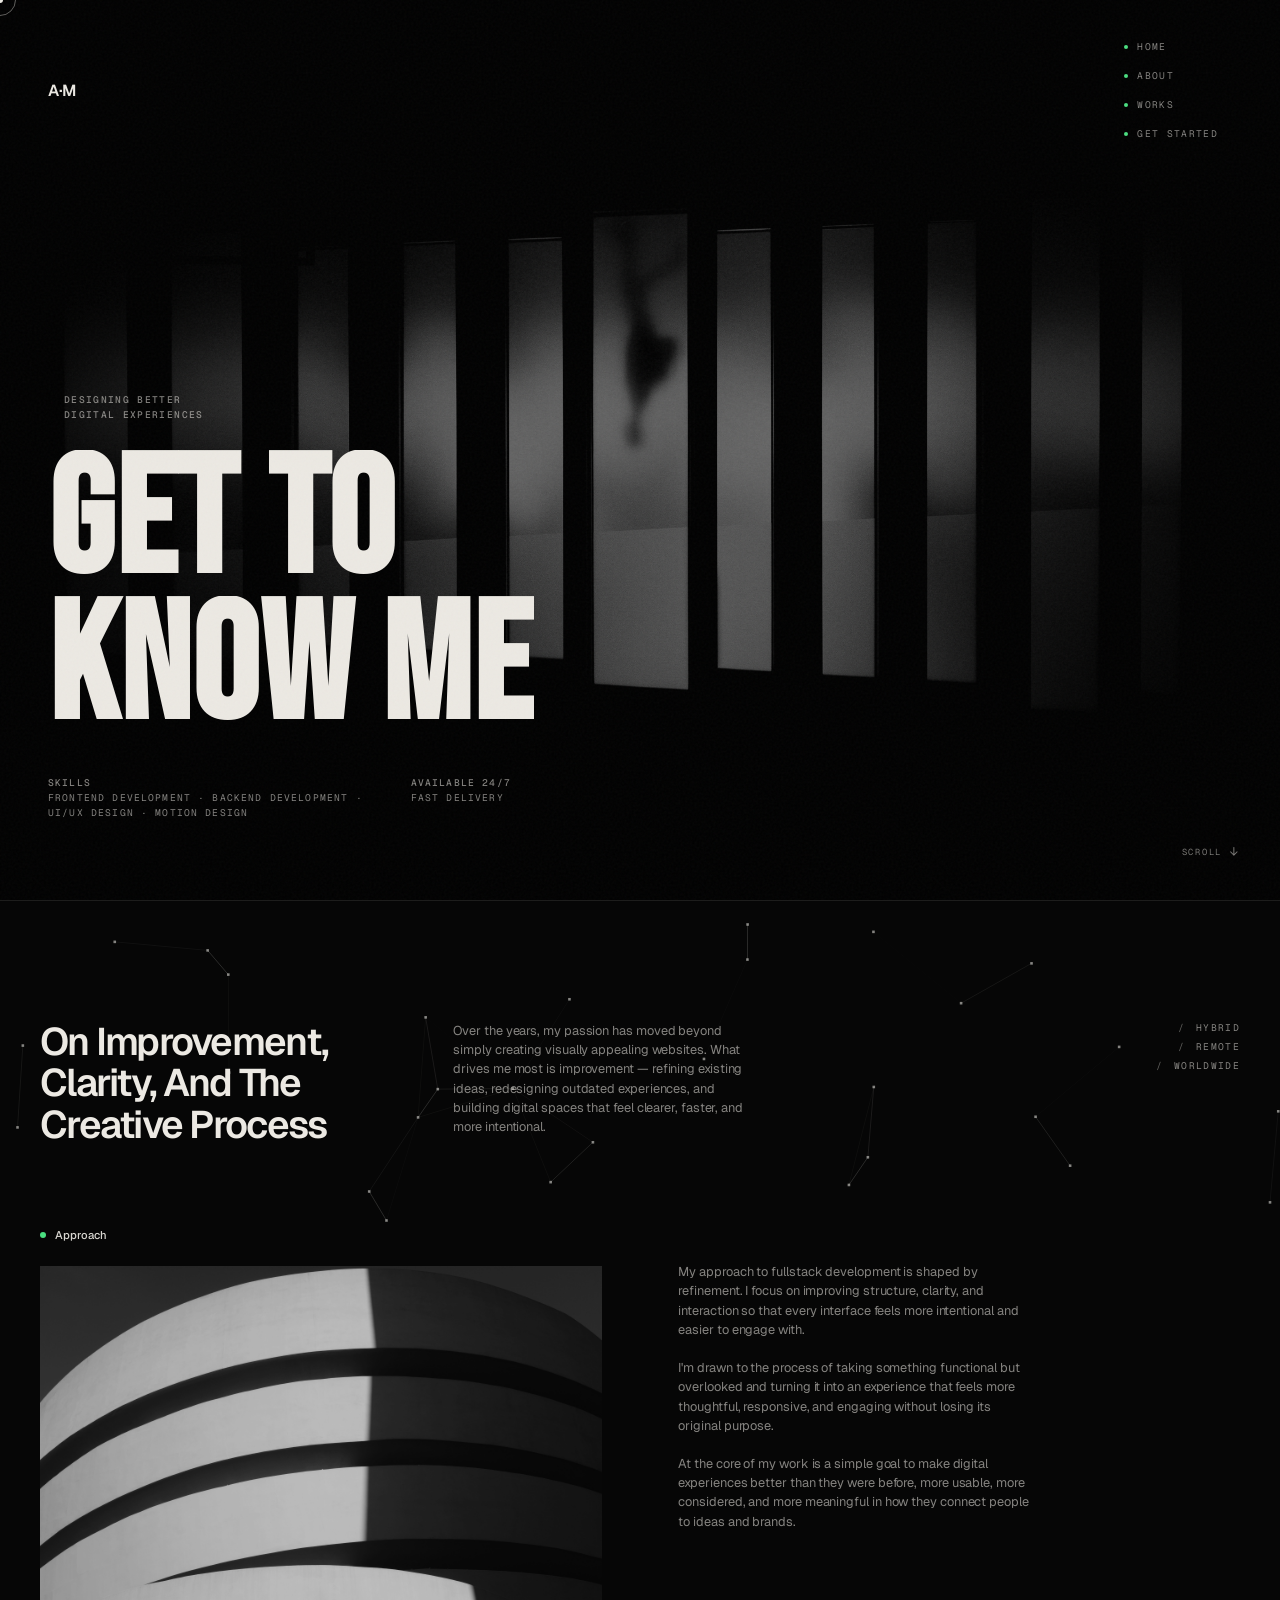
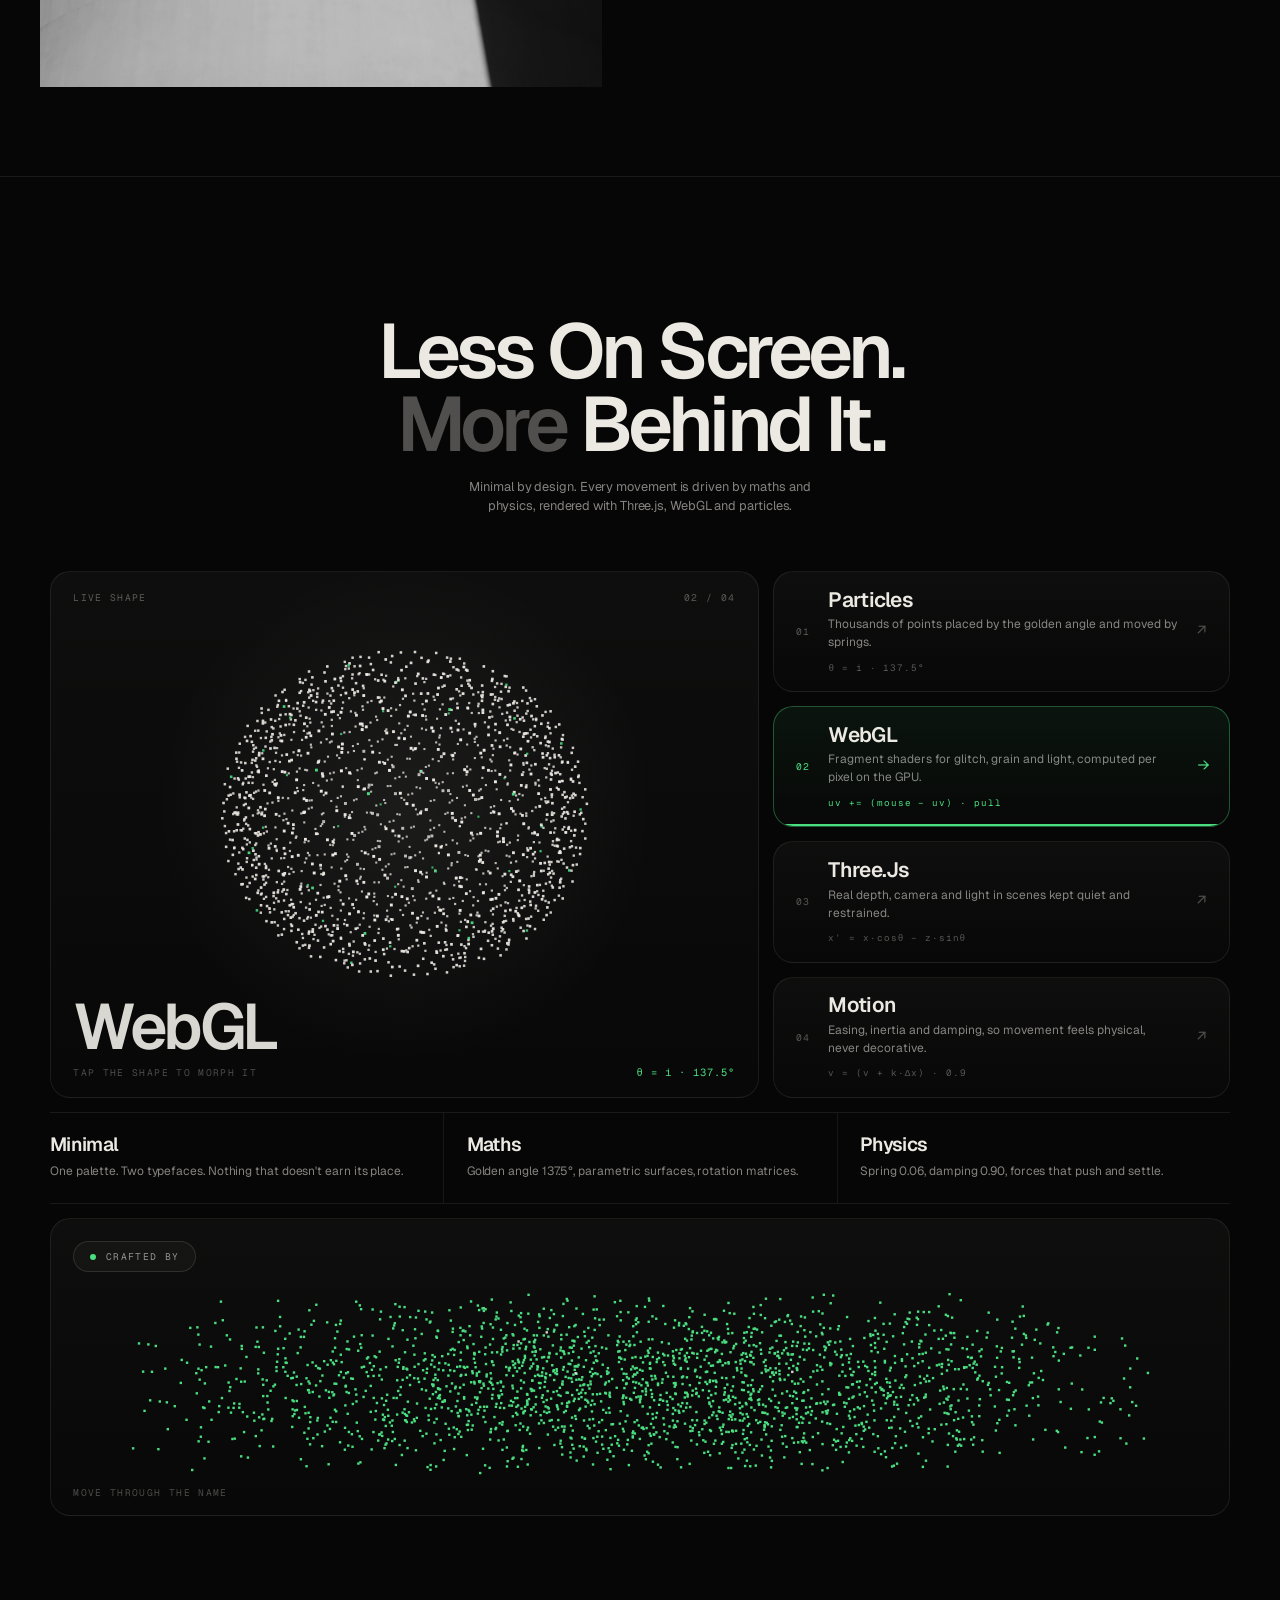
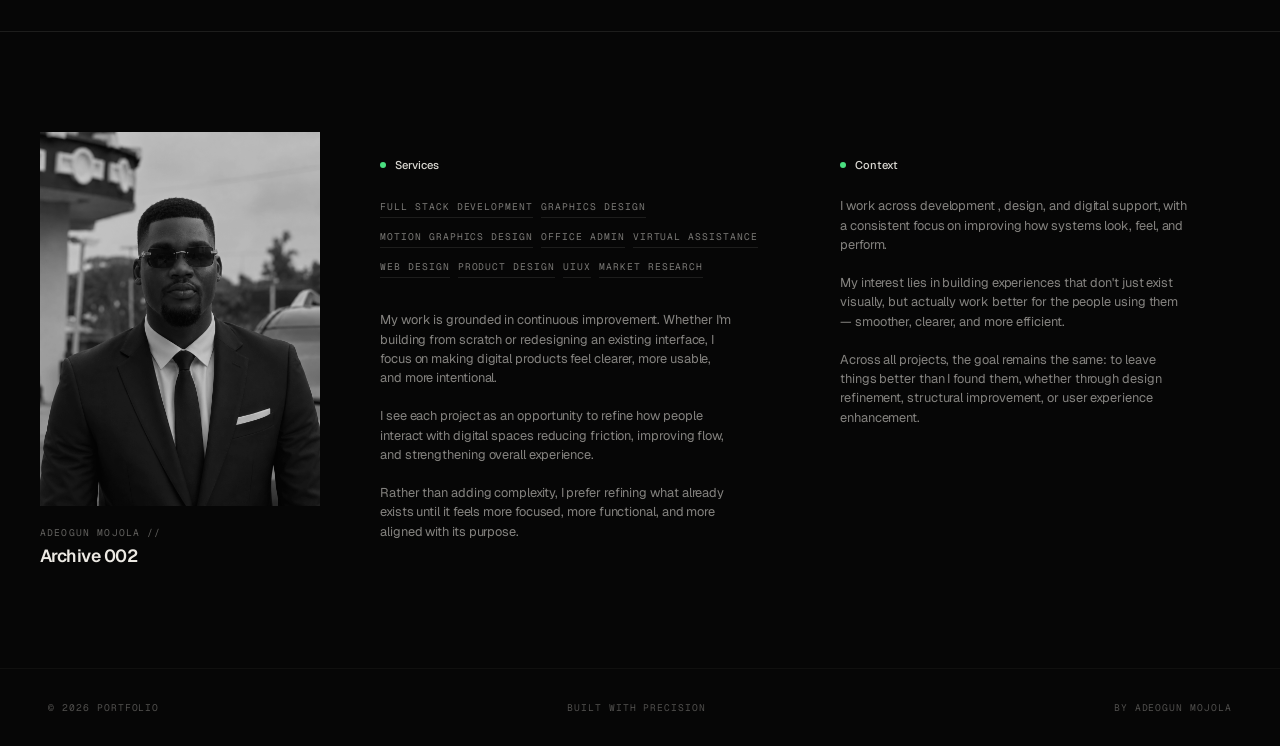
==== commit ca20c056: "fix bar" ====
--- a/about.html
+++ b/about.html
@@ -111,22 +111,6 @@
         height: 52px;
         border-color: rgba(236, 233, 227, 0.9);
         background: rgba(0, 0, 0, 0.3);
-      }
-
-      /* ── SCROLL PROGRESS ── */
-      #scroll-progress-bar {
-        position: fixed;
-        top: 0;
-        left: 0;
-        height: 2px;
-        width: 0%;
-        background: linear-gradient(
-          90deg,
-          rgba(236, 233, 227, 0.12),
-          rgba(236, 233, 227, 0.7)
-        );
-        z-index: 9998;
-        transition: width 0.05s linear;
       }
 
       /* ── HERO ── */
--- a/style.css
+++ b/style.css
@@ -92,7 +92,7 @@
   width: 100vw;
   height: 100vh;
   display: block;
-  background: black;
+  background: rgb(0, 0, 0);
 }
 
 /* ── CURSOR ── */
